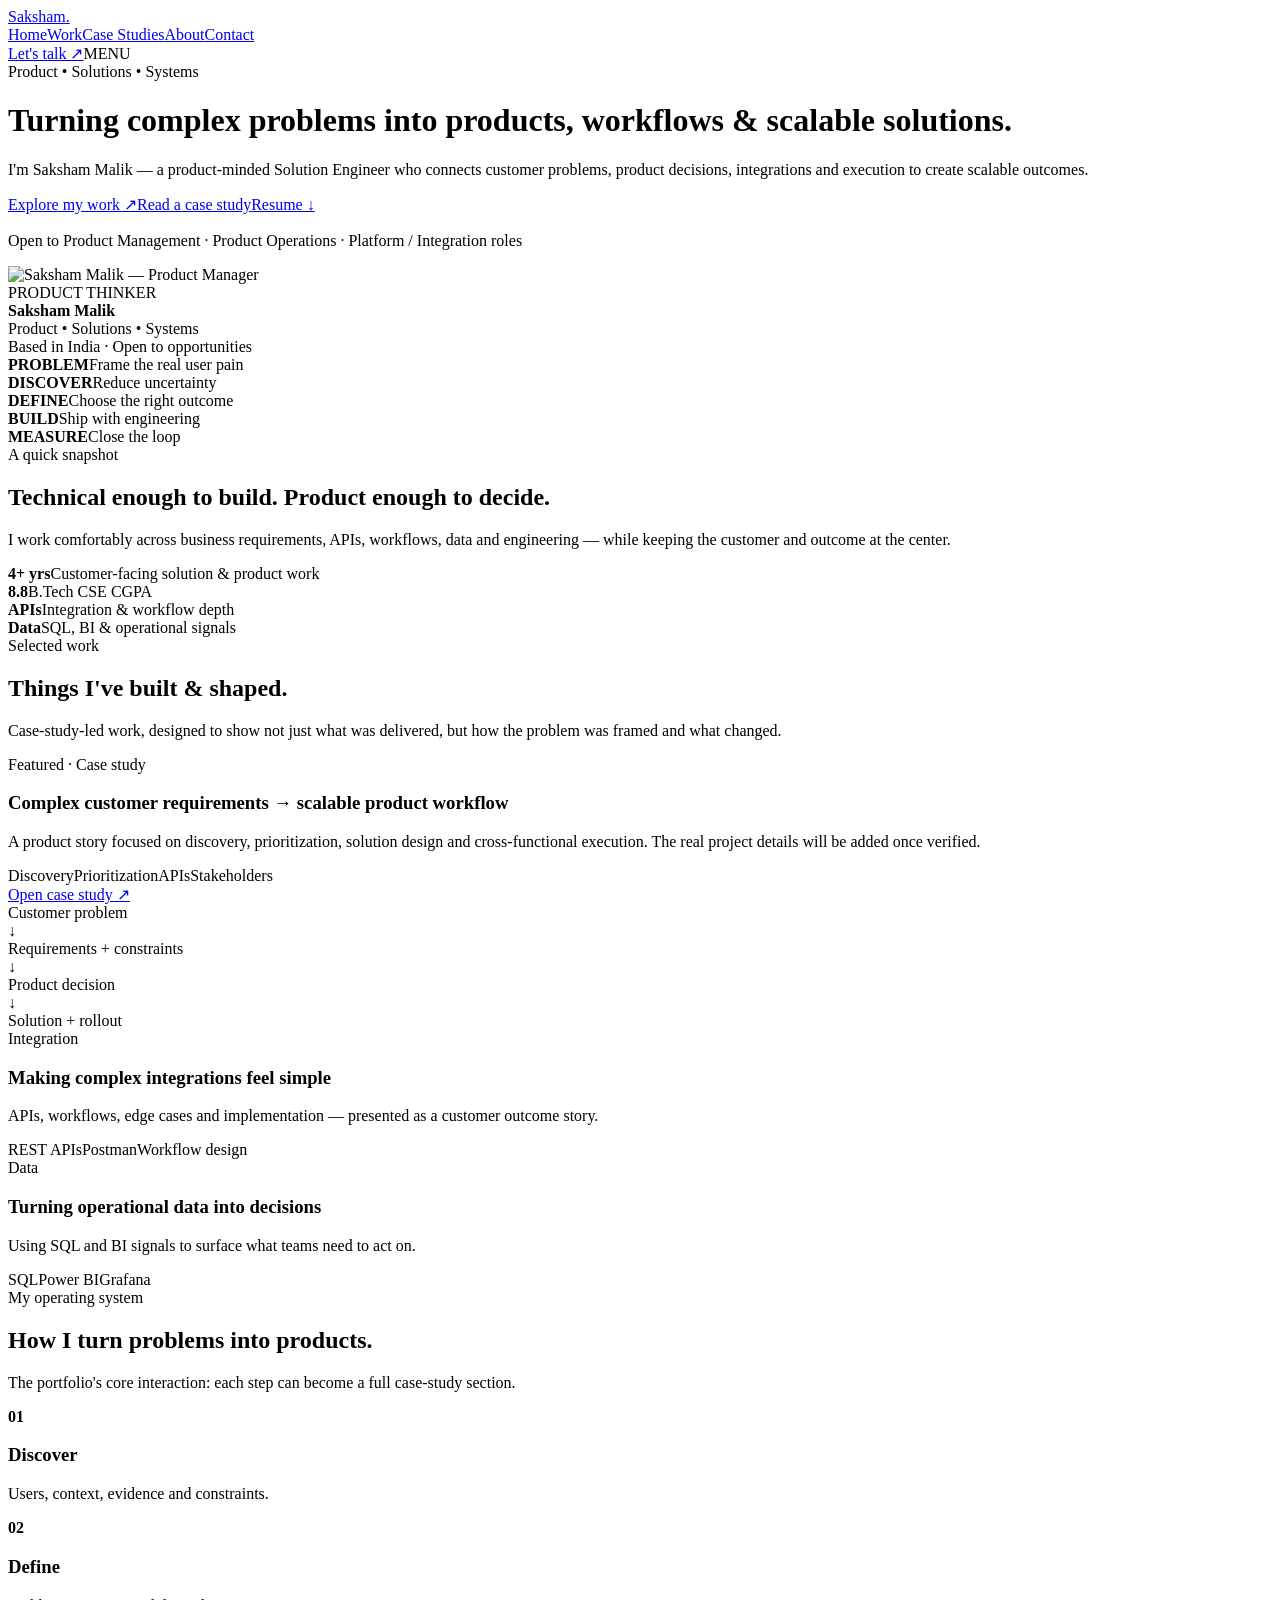
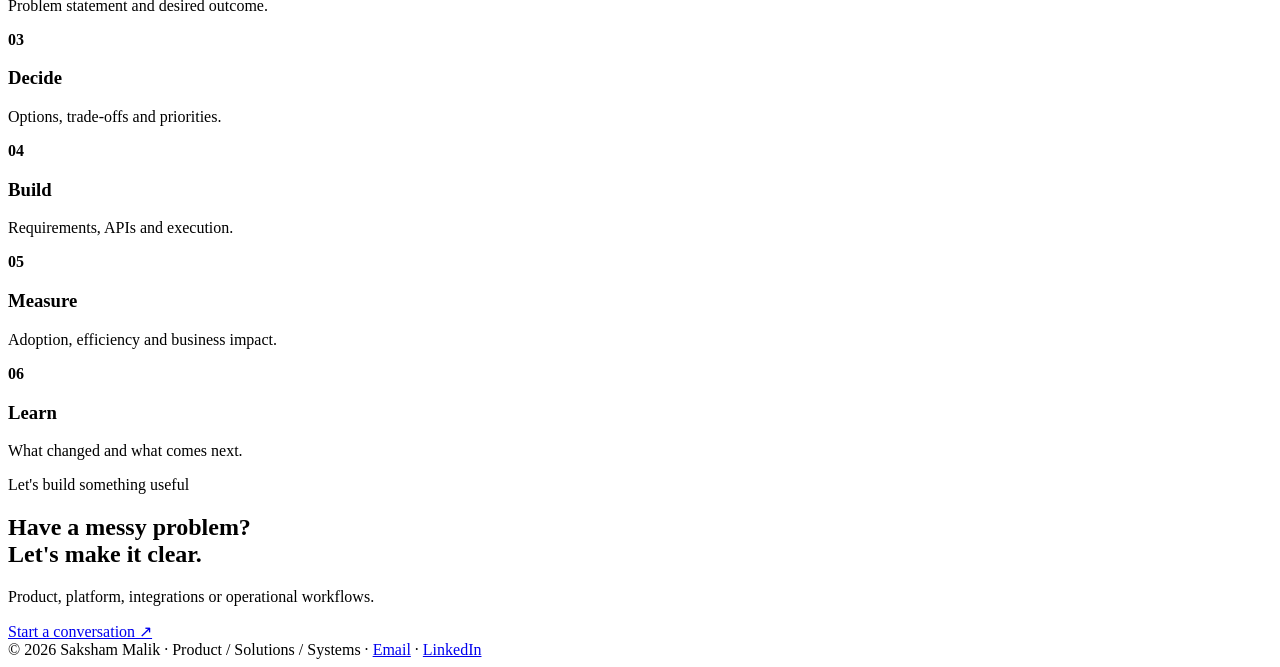
==== index.html @ ae278ec6 "Add files via upload" ====
<!doctype html><html lang="en"><head><meta charset="utf-8"><meta name="viewport" content="width=device-width,initial-scale=1"><meta name="description" content="Saksham Malik — Product / Solutions / Systems portfolio"><title>Home · Saksham Malik</title><link rel="stylesheet" href="assets/styles.css"></head><body><div class="progress"></div><nav><div class="wrap nav"><a class="brand" href="index.html">Saksham<span>.</span></a><div class="navlinks"><a href="index.html">Home</a><a href="work.html">Work</a><a href="case-study-01.html">Case Studies</a><a href="about.html">About</a><a href="contact.html">Contact</a></div><a class="navcta" href="contact.html">Let's talk ↗</a><span class="mobile">MENU</span></div></nav>
<main>
<header class="wrap hero">
<div class="reveal"><div class="eyebrow"><i class="dot"></i> Product • Solutions • Systems</div>
<h1>Turning complex problems into products, workflows & scalable solutions.</h1>
<p class="lead">I'm Saksham Malik — a product-minded Solution Engineer who connects customer problems, product decisions, integrations and execution to create scalable outcomes.</p>
<div class="actions"><a class="btn primary" href="work.html">Explore my work ↗</a><a class="btn" href="case-study-01.html">Read a case study</a><a class="btn" href="assets/Saksham_Malik_Resume.pdf">Resume ↓</a></div>
<p class="micro" style="margin-top:18px">Open to Product Management · Product Operations · Platform / Integration roles</p></div>
<div class="hero-panel reveal"><div class="portrait"><div class="profilebox"><img src="assets/saksham-professional-portrait.png" alt="Saksham Malik — Product Manager"><div class="label">PRODUCT THINKER</div></div><div class="profile-caption"><div><strong>Saksham Malik</strong><br><span>Product • Solutions • Systems</span></div><span>Based in India · Open to opportunities</span></div><div class="canvas"><div class="canvasrow active"><b>PROBLEM</b><span>Frame the real user pain</span></div><div class="canvasrow"><b>DISCOVER</b><span>Reduce uncertainty</span></div><div class="canvasrow"><b>DEFINE</b><span>Choose the right outcome</span></div><div class="canvasrow"><b>BUILD</b><span>Ship with engineering</span></div><div class="canvasrow"><b>MEASURE</b><span>Close the loop</span></div></div></div></div>
</header>

<section><div class="wrap">
<div class="sectionhead reveal"><div><div class="eyebrow">A quick snapshot</div><h2>Technical enough to build. Product enough to decide.</h2></div><p>I work comfortably across business requirements, APIs, workflows, data and engineering — while keeping the customer and outcome at the center.</p></div>
<div class="stats reveal"><div class="stat"><strong>4+ yrs</strong><span>Customer-facing solution & product work</span></div><div class="stat"><strong>8.8</strong><span>B.Tech CSE CGPA</span></div><div class="stat"><strong>APIs</strong><span>Integration & workflow depth</span></div><div class="stat"><strong>Data</strong><span>SQL, BI & operational signals</span></div></div>
</div></section>

<section id="featured"><div class="wrap">
<div class="sectionhead reveal"><div><div class="eyebrow">Selected work</div><h2>Things I've built & shaped.</h2></div><p>Case-study-led work, designed to show not just what was delivered, but how the problem was framed and what changed.</p></div>
<div class="grid">
<article class="project featured reveal"><div><div class="tag">Featured · Case study</div><h3>Complex customer requirements → scalable product workflow</h3><p>A product story focused on discovery, prioritization, solution design and cross-functional execution. The real project details will be added once verified.</p><div class="chips"><span class="chip">Discovery</span><span class="chip">Prioritization</span><span class="chip">APIs</span><span class="chip">Stakeholders</span></div><div class="actions"><a class="btn primary" href="case-study-01.html">Open case study ↗</a></div></div><div class="visual"><div class="diagram"><div class="node green">Customer problem</div><div class="arrow">↓</div><div class="node">Requirements + constraints</div><div class="arrow">↓</div><div class="node green">Product decision</div><div class="arrow">↓</div><div class="node">Solution + rollout</div></div></div></article>
<article class="project reveal"><div><div class="tag">Integration</div><h3>Making complex integrations feel simple</h3><p>APIs, workflows, edge cases and implementation — presented as a customer outcome story.</p></div><div class="chips"><span class="chip">REST APIs</span><span class="chip">Postman</span><span class="chip">Workflow design</span></div></article>
<article class="project reveal"><div><div class="tag">Data</div><h3>Turning operational data into decisions</h3><p>Using SQL and BI signals to surface what teams need to act on.</p></div><div class="chips"><span class="chip">SQL</span><span class="chip">Power BI</span><span class="chip">Grafana</span></div></article>
</div></div></section>

<section><div class="wrap">
<div class="sectionhead reveal"><div><div class="eyebrow">My operating system</div><h2>How I turn problems into products.</h2></div><p>The portfolio's core interaction: each step can become a full case-study section.</p></div>
<div class="process reveal"><div class="step"><b>01</b><h3>Discover</h3><p>Users, context, evidence and constraints.</p></div><div class="step"><b>02</b><h3>Define</h3><p>Problem statement and desired outcome.</p></div><div class="step"><b>03</b><h3>Decide</h3><p>Options, trade-offs and priorities.</p></div><div class="step"><b>04</b><h3>Build</h3><p>Requirements, APIs and execution.</p></div><div class="step"><b>05</b><h3>Measure</h3><p>Adoption, efficiency and business impact.</p></div><div class="step"><b>06</b><h3>Learn</h3><p>What changed and what comes next.</p></div></div>
</div></section>

<section><div class="wrap"><div class="cta reveal"><div><div class="eyebrow">Let's build something useful</div><h2>Have a messy problem?<br>Let's make it clear.</h2><p>Product, platform, integrations or operational workflows.</p></div><a class="btn primary" href="contact.html">Start a conversation ↗</a></div></div></section>
</main>
<footer><div class="wrap">© 2026 Saksham Malik · Product / Solutions / Systems · <a href="mailto:sakshammalik0069@gmail.com">Email</a> · <a href="https://www.linkedin.com/in/sakshammalik99/" target="_blank">LinkedIn</a></div></footer><script src="assets/app.js"></script></body></html>
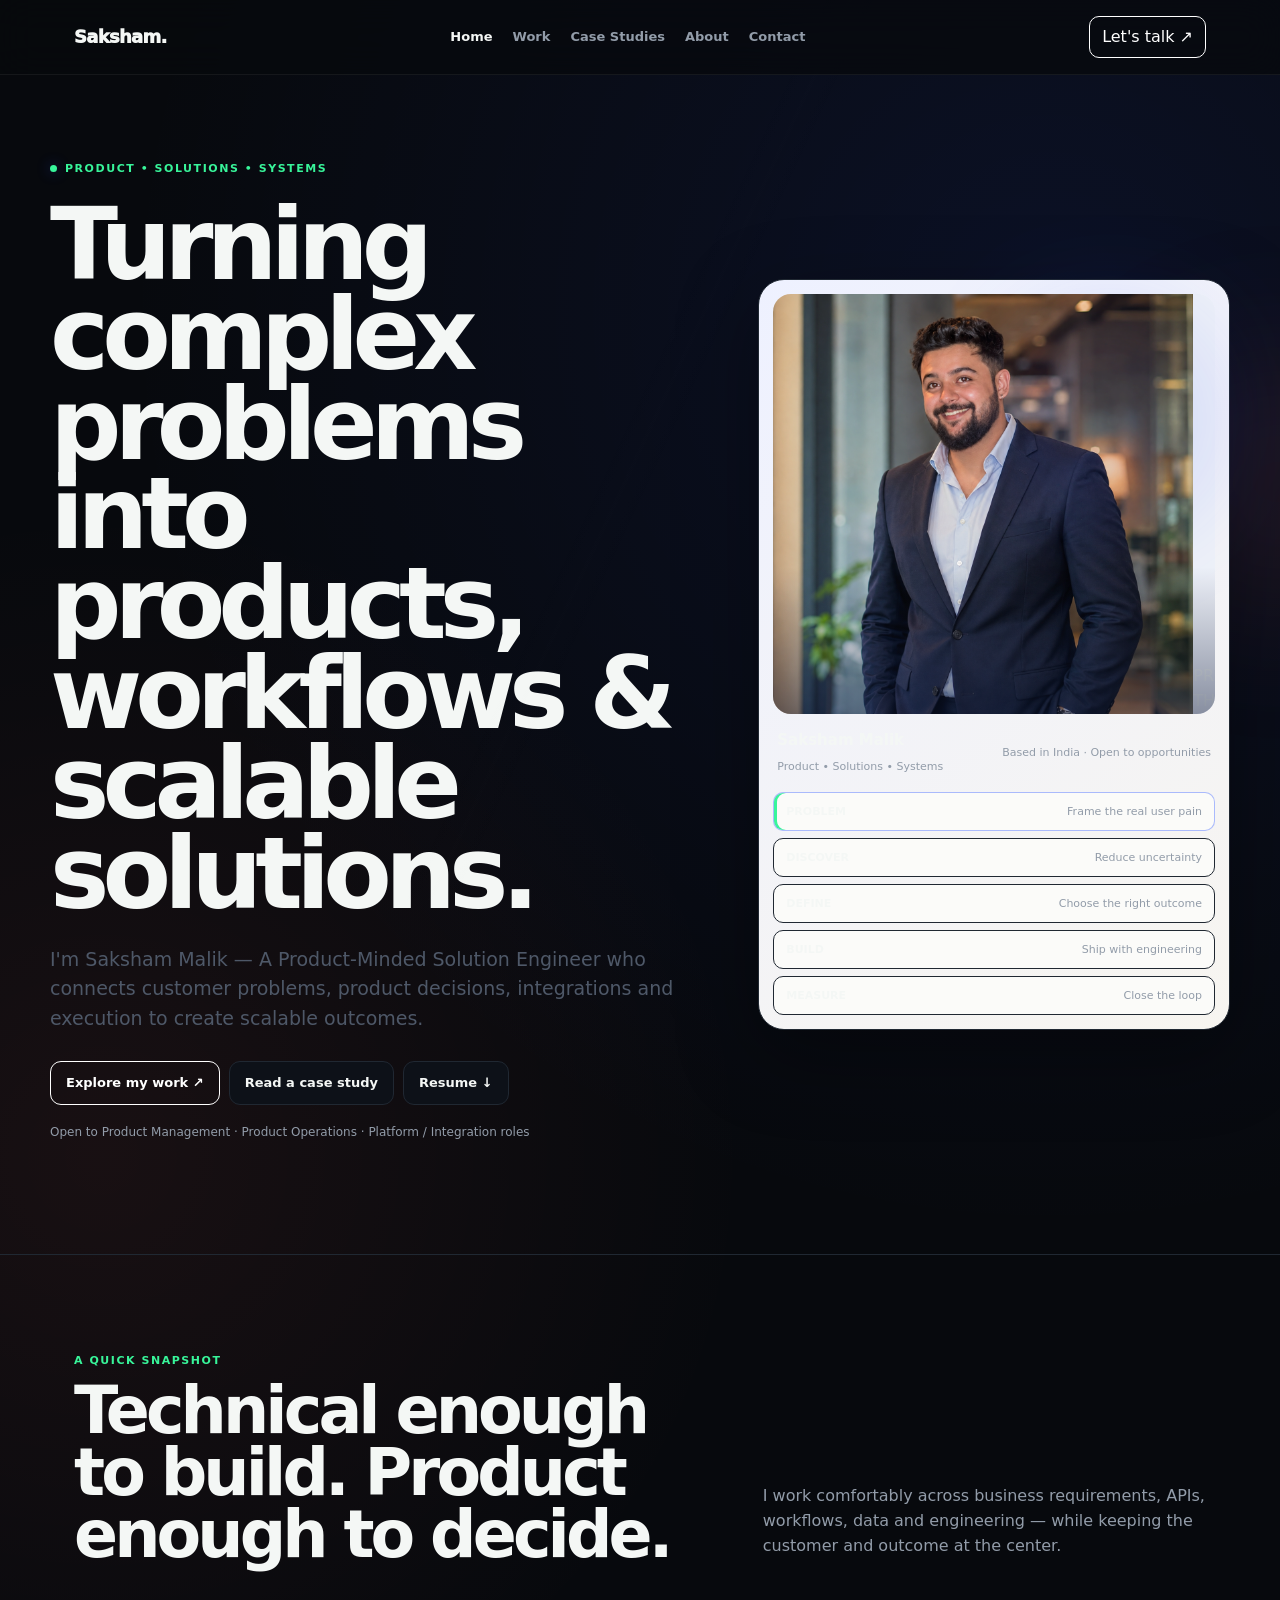
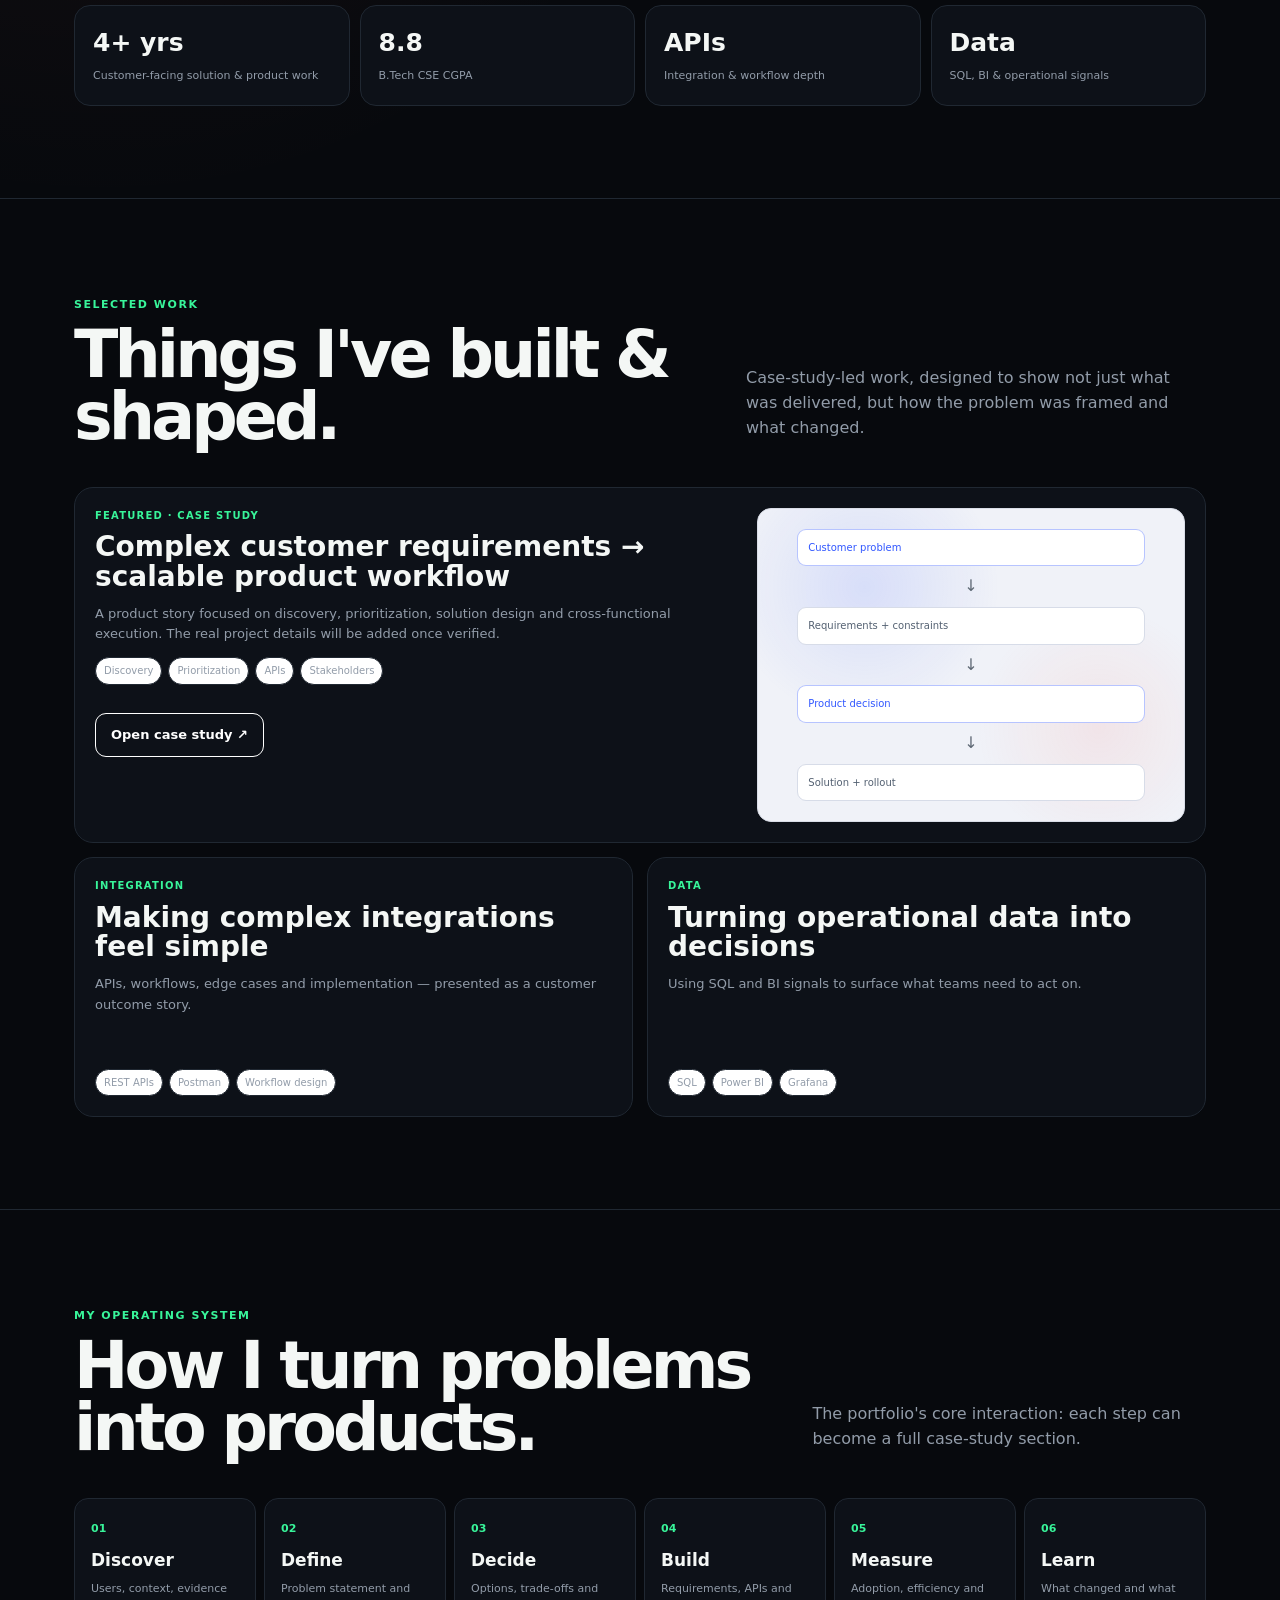
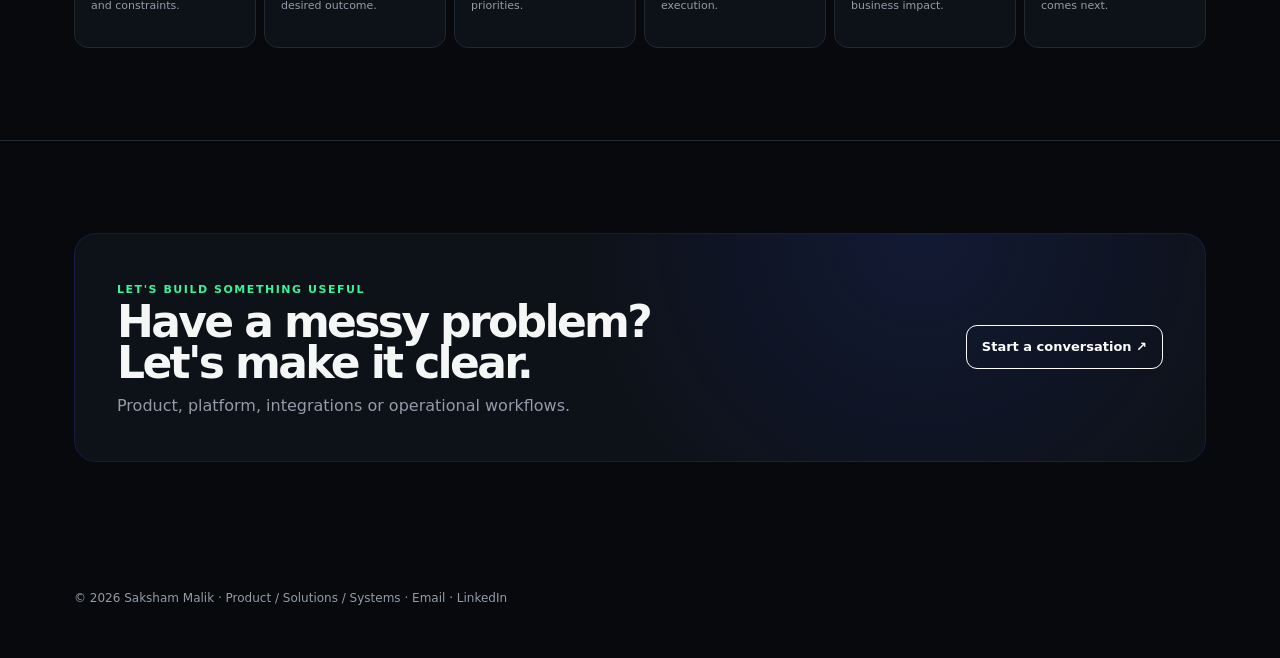
==== commit 6d667f2e: "Update index.html" ====
--- a/index.html
+++ b/index.html
@@ -3,10 +3,10 @@
 <header class="wrap hero">
 <div class="reveal"><div class="eyebrow"><i class="dot"></i> Product • Solutions • Systems</div>
 <h1>Turning complex problems into products, workflows & scalable solutions.</h1>
-<p class="lead">I'm Saksham Malik — a product-minded Solution Engineer who connects customer problems, product decisions, integrations and execution to create scalable outcomes.</p>
+<p class="lead">I'm Saksham Malik — A Product-Minded Solution Engineer who connects customer problems, product decisions, integrations and execution to create scalable outcomes.</p>
 <div class="actions"><a class="btn primary" href="work.html">Explore my work ↗</a><a class="btn" href="case-study-01.html">Read a case study</a><a class="btn" href="assets/Saksham_Malik_Resume.pdf">Resume ↓</a></div>
 <p class="micro" style="margin-top:18px">Open to Product Management · Product Operations · Platform / Integration roles</p></div>
-<div class="hero-panel reveal"><div class="portrait"><div class="profilebox"><img src="assets/saksham-professional-portrait.png" alt="Saksham Malik — Product Manager"><div class="label">PRODUCT THINKER</div></div><div class="profile-caption"><div><strong>Saksham Malik</strong><br><span>Product • Solutions • Systems</span></div><span>Based in India · Open to opportunities</span></div><div class="canvas"><div class="canvasrow active"><b>PROBLEM</b><span>Frame the real user pain</span></div><div class="canvasrow"><b>DISCOVER</b><span>Reduce uncertainty</span></div><div class="canvasrow"><b>DEFINE</b><span>Choose the right outcome</span></div><div class="canvasrow"><b>BUILD</b><span>Ship with engineering</span></div><div class="canvasrow"><b>MEASURE</b><span>Close the loop</span></div></div></div></div>
+<div class="hero-panel reveal"><div class="portrait"><div class="profilebox"><img src="assets/saksham-professional-portrait.png" alt="Saksham Malik - Product Manager"><div>PRODUCT THINKER</div></div><div class="profile-caption"><div><strong>Saksham Malik</strong><br><span>Product • Solutions • Systems</span></div><span>Based in India · Open to opportunities</span></div><div class="canvas"><div class="canvasrow active"><b>PROBLEM</b><span>Frame the real user pain</span></div><div class="canvasrow"><b>DISCOVER</b><span>Reduce uncertainty</span></div><div class="canvasrow"><b>DEFINE</b><span>Choose the right outcome</span></div><div class="canvasrow"><b>BUILD</b><span>Ship with engineering</span></div><div class="canvasrow"><b>MEASURE</b><span>Close the loop</span></div></div></div></div>
 </header>
 
 <section><div class="wrap">
@@ -29,4 +29,4 @@
 
 <section><div class="wrap"><div class="cta reveal"><div><div class="eyebrow">Let's build something useful</div><h2>Have a messy problem?<br>Let's make it clear.</h2><p>Product, platform, integrations or operational workflows.</p></div><a class="btn primary" href="contact.html">Start a conversation ↗</a></div></div></section>
 </main>
-<footer><div class="wrap">© 2026 Saksham Malik · Product / Solutions / Systems · <a href="mailto:sakshammalik0069@gmail.com">Email</a> · <a href="https://www.linkedin.com/in/sakshammalik99/" target="_blank">LinkedIn</a></div></footer><script src="assets/app.js"></script></body></html>+<footer><div class="wrap">© 2026 Saksham Malik · Product / Solutions / Systems · <a href="mailto:sakshammalik0069@gmail.com">Email</a> · <a href="https://www.linkedin.com/in/sakshammalik99/" target="_blank">LinkedIn</a></div></footer><script src="assets/app.js"></script></body></html>
--- a/assets/styles.css
+++ b/assets/styles.css
@@ -0,0 +1,67 @@
+
+:root{
+  --bg:#07090d;--panel:#0d1118;--panel2:#111720;--text:#f4f7f5;--muted:#929ca9;
+  --line:#202832;--green:#38f59a;--green2:#9fffc9;--blue:#72a7ff;--max:1180px;
+  --shadow:0 24px 80px rgba(0,0,0,.35)
+}
+*{box-sizing:border-box}html{scroll-behavior:smooth}body{margin:0;background:radial-gradient(circle at 82% 8%,rgba(49,87,255,.10),transparent 25%),radial-gradient(circle at 8% 30%,rgba(255,107,92,.07),transparent 22%),var(--bg);color:var(--text);font-family:Inter,ui-sans-serif,system-ui,-apple-system,BlinkMacSystemFont,"Segoe UI",sans-serif;line-height:1.55}
+body:before{content:"";position:fixed;inset:0;pointer-events:none;background:linear-gradient(115deg,transparent 0 48%,rgba(255,255,255,.015) 50%,transparent 52%);opacity:.4}
+a{color:inherit;text-decoration:none}.wrap{max-width:var(--max);margin:auto;padding:0 24px}
+.progress{position:fixed;top:0;left:0;height:2px;background:var(--green);width:0;z-index:100}
+nav{position:sticky;top:0;z-index:50;border-bottom:1px solid rgba(255,255,255,.06);background:rgba(7,9,13,.78);backdrop-filter:blur(18px)}
+.nav{height:70px;display:flex;align-items:center;justify-content:space-between}.brand{font-weight:950;letter-spacing:-.04em}.brand span{color:var(--green)}
+.navlinks{display:flex;gap:20px;color:var(--muted);font-size:13px;font-weight:700}.navlinks a:hover,.navlinks a.active{color:var(--text)}
+.navcta{border:1px solid rgba(49,87,255,.25);background:rgba(49,87,255,.08);color:var(--green);padding:8px 12px;border-radius:10px}
+.mobile{display:none;color:var(--green);font-weight:900}
+.hero{min-height:calc(100vh - 70px);display:grid;grid-template-columns:1.15fr .85fr;align-items:center;gap:70px;padding:80px 0 100px}
+.eyebrow{display:inline-flex;gap:8px;align-items:center;color:var(--green);font-size:11px;font-weight:900;text-transform:uppercase;letter-spacing:.14em}.dot{width:7px;height:7px;border-radius:50%;background:var(--green);box-shadow:0 0 18px var(--green)}
+h1{font-size:clamp(54px,7.8vw,100px);line-height:.9;letter-spacing:-.07em;margin:20px 0 26px;max-width:850px}
+.lead{font-size:19px;color:#4E5868;max-width:720px}.micro{color:var(--muted);font-size:12px}.actions{display:flex;flex-wrap:wrap;gap:9px;margin-top:28px}
+.btn{display:inline-flex;align-items:center;justify-content:center;gap:8px;padding:11px 15px;border:1px solid var(--line);border-radius:11px;font-size:13px;font-weight:900;background:var(--panel)}.btn.primary{background:var(--navy);color:#fff;border-color:var(--navy)}.btn:hover{transform:translateY(-2px);transition:.2s}
+.hero-panel{position:relative}.portrait{border:1px solid var(--line);border-radius:26px;background:linear-gradient(145deg,#EEF1FF,#F7F5F0);padding:20px;box-shadow:var(--shadow);overflow:hidden}
+.portrait:after{content:"";position:absolute;width:240px;height:240px;border-radius:50%;background:rgba(49,87,255,.12);filter:blur(45px);right:0;top:20px}
+.profilebox{height:250px;border-radius:18px;background:linear-gradient(145deg,#1a222b,#0a0d12);display:flex;align-items:flex-end;padding:18px;position:relative;overflow:hidden}
+.profilebox .initials{font-size:90px;font-weight:950;letter-spacing:-.1em;color:#B8C2FF}.profilebox .label{position:absolute;right:15px;top:15px;color:var(--green);font-size:11px;font-weight:900}
+.canvas{margin-top:12px;display:grid;gap:7px}.canvasrow{border:1px solid var(--line);background:#FBFBF9;border-radius:10px;padding:10px 12px;font-size:11px;display:flex;justify-content:space-between;color:var(--muted)}.canvasrow b{color:var(--text)}.canvasrow.active{border-color:rgba(49,87,255,.40);box-shadow:inset 3px 0 var(--green)}
+section{padding:92px 0;border-top:1px solid var(--line)}.sectionhead{display:flex;justify-content:space-between;align-items:end;gap:30px;margin-bottom:30px}.sectionhead h2{font-size:clamp(38px,5.5vw,65px);line-height:.96;letter-spacing:-.06em;margin:8px 0}.sectionhead p{max-width:460px;color:var(--muted)}
+.stats{display:grid;grid-template-columns:repeat(4,1fr);gap:10px}.stat{background:var(--panel);border:1px solid var(--line);border-radius:16px;padding:18px}.stat strong{font-size:25px;display:block}.stat span{font-size:11px;color:var(--muted)}
+.grid{display:grid;grid-template-columns:repeat(2,1fr);gap:14px}.project{border:1px solid var(--line);border-radius:19px;background:var(--panel);padding:20px;min-height:260px;display:flex;flex-direction:column;justify-content:space-between;transition:.25s}.project:hover{border-color:#C8CEDB;transform:translateY(-3px);box-shadow:var(--shadow)}.project.featured{grid-column:1/-1;display:grid;grid-template-columns:1.2fr .8fr;gap:20px;min-height:330px}
+.project .tag{color:var(--green);font-size:10px;font-weight:900;text-transform:uppercase;letter-spacing:.12em}.project h3{font-size:28px;line-height:1.05;margin:9px 0}.project p{color:var(--muted);font-size:13px}.chips{display:flex;flex-wrap:wrap;gap:6px}.chip{font-size:10px;color:var(--muted);border:1px solid var(--line);padding:5px 8px;border-radius:999px}
+.visual{min-height:190px;border:1px solid #D9DDE7;border-radius:14px;background:radial-gradient(circle at 25% 25%,rgba(49,87,255,.13),transparent 34%),radial-gradient(circle at 80% 70%,rgba(255,107,92,.10),transparent 30%),#F0F2F8;display:flex;align-items:center;justify-content:center;padding:20px}.diagram{width:90%;display:grid;gap:8px}.node{border:1px solid #D7DCE8;background:#FFFFFF;border-radius:9px;padding:10px;font-size:10px;color:#536071}.node.green{border-color:rgba(56,245,154,.4);color:var(--green)}.arrow{text-align:center;color:#5e6874}
+.process{display:grid;grid-template-columns:repeat(6,1fr);gap:8px}.step{border:1px solid var(--line);background:var(--panel);border-radius:14px;padding:16px;min-height:150px}.step b{color:var(--green);font-size:11px}.step h3{font-size:17px;margin:7px 0}.step p{font-size:11px;color:var(--muted);margin:0}
+.timeline{display:grid;grid-template-columns:160px 1fr}.timeline>div{padding:19px 0;border-bottom:1px solid var(--line)}.year{color:var(--green);font-weight:900;font-size:12px}.role h3{margin:0 0 4px;font-size:18px}.role p{margin:0;color:var(--muted);font-size:13px}
+.skills{display:flex;flex-wrap:wrap;gap:8px}.skill{background:var(--panel);border:1px solid var(--line);padding:9px 11px;border-radius:10px;font-size:12px}
+.cta{border:1px solid rgba(56,245,154,.22);border-radius:22px;background:radial-gradient(circle at 75% 0,rgba(49,87,255,.12),transparent 40%),var(--panel);padding:42px;display:flex;justify-content:space-between;gap:25px;align-items:center}.cta h2{font-size:44px;line-height:.95;letter-spacing:-.06em;margin:0 0 10px}.cta p{color:var(--muted);margin:0}
+.pagehero{padding:95px 0 60px}.pagehero h1{font-size:clamp(48px,7vw,82px);margin:14px 0}.pagehero .lead{max-width:780px}
+.casehero{display:grid;grid-template-columns:1.2fr .8fr;gap:35px;align-items:end}.casehero .meta{display:flex;flex-wrap:wrap;gap:7px;margin-top:20px}.meta span{border:1px solid var(--line);padding:7px 9px;border-radius:999px;font-size:11px;color:var(--muted)}
+.casebody{display:grid;grid-template-columns:210px 1fr;gap:50px}.toc{position:sticky;top:100px;height:max-content}.toc a{display:block;padding:8px 0;color:var(--muted);font-size:12px}.toc a:hover{color:var(--green)}.casecontent{max-width:760px}.casecontent h2{font-size:38px;letter-spacing:-.05em;margin:0 0 10px}.casecontent h3{font-size:22px}.casecontent p,.casecontent li{color:#566172}.callout{border-left:2px solid var(--green);padding:15px 18px;background:rgba(49,87,255,.045);margin:22px 0}.canvasgrid{display:grid;grid-template-columns:repeat(2,1fr);gap:10px}.canvascard{border:1px solid var(--line);background:var(--panel);border-radius:14px;padding:16px}.canvascard b{color:var(--green);font-size:10px;text-transform:uppercase}.canvascard h4{margin:6px 0}.canvascard p{font-size:12px;margin:0}.next{display:grid;grid-template-columns:1fr 1fr;gap:10px}.next a{border:1px solid var(--line);border-radius:15px;background:var(--panel);padding:18px}.next small{color:var(--green)}.next b{display:block;margin-top:5px}
+footer{padding:35px 0 50px;color:var(--muted);font-size:12px}
+.reveal{opacity:0;transform:translateY(15px);transition:.65s}.reveal.show{opacity:1;transform:none}
+@media(max-width:850px){.hero,.casehero,.casebody{grid-template-columns:1fr}.hero{padding-top:65px}.stats{grid-template-columns:1fr 1fr}.process{grid-template-columns:repeat(3,1fr)}.project.featured{grid-column:auto;display:block}.project.featured .visual{margin-top:18px}.toc{position:static}.navlinks{display:none}.mobile{display:block}.grid{grid-template-columns:1fr}.timeline{grid-template-columns:105px 1fr}}
+@media(max-width:520px){.wrap{padding:0 17px}.stats,.process,.canvasgrid,.next{grid-template-columns:1fr 1fr}.process{grid-template-columns:1fr 1fr}.sectionhead{display:block}.sectionhead p{margin-top:15px}.cta{padding:28px;display:block}.cta h2{font-size:35px}.navcta{display:none}}
+
+/* Refined editorial theme */
+body:after{content:"";position:fixed;right:-140px;top:38%;width:280px;height:280px;border-radius:50%;background:rgba(255,107,92,.08);filter:blur(70px);pointer-events:none;z-index:-1}
+.nav{height:74px}.brand{font-size:18px}.brand span{color:var(--coral)}
+.eyebrow{color:var(--green)}
+.dot{background:var(--green);box-shadow:0 0 14px rgba(49,87,255,.45)}
+.navcta{background:var(--navy);color:#fff;border-color:var(--navy)}
+.btn.primary{background:var(--navy);color:#fff;border-color:var(--navy)}
+.project:hover{border-color:#C7CDD9;box-shadow:0 18px 55px rgba(17,24,39,.08)}
+.project .tag,.step b,.year,.toc a:hover{color:var(--green)}
+.pill,.chip,.skill{background:#fff}
+.callout{border-left-color:var(--green);background:#F1F3FF}
+.profilebox .label{color:var(--green)}
+.node.green{border-color:rgba(49,87,255,.35);color:#3157FF}
+.cta{border-color:rgba(49,87,255,.18)}
+
+/* Professional portrait */
+.profilebox{height:420px;padding:0;overflow:hidden;background:#eef1f8;position:relative}
+.profilebox img{width:100%;height:100%;object-fit:cover;object-position:center 22%;display:block}
+.profilebox:after{content:"";position:absolute;inset:auto 0 0 0;height:35%;background:linear-gradient(transparent,rgba(11,23,54,.45));pointer-events:none}
+.profilebox .label{z-index:2;background:rgba(255,255,255,.9);padding:7px 10px;border-radius:999px}
+.hero-panel .portrait{padding:14px}
+.profile-caption{display:flex;justify-content:space-between;align-items:center;gap:12px;padding:14px 4px 2px}
+.profile-caption strong{font-size:15px}.profile-caption span{font-size:11px;color:var(--muted)}
+@media(max-width:850px){.profilebox{height:390px}}
+@media(max-width:520px){.profilebox{height:350px}}
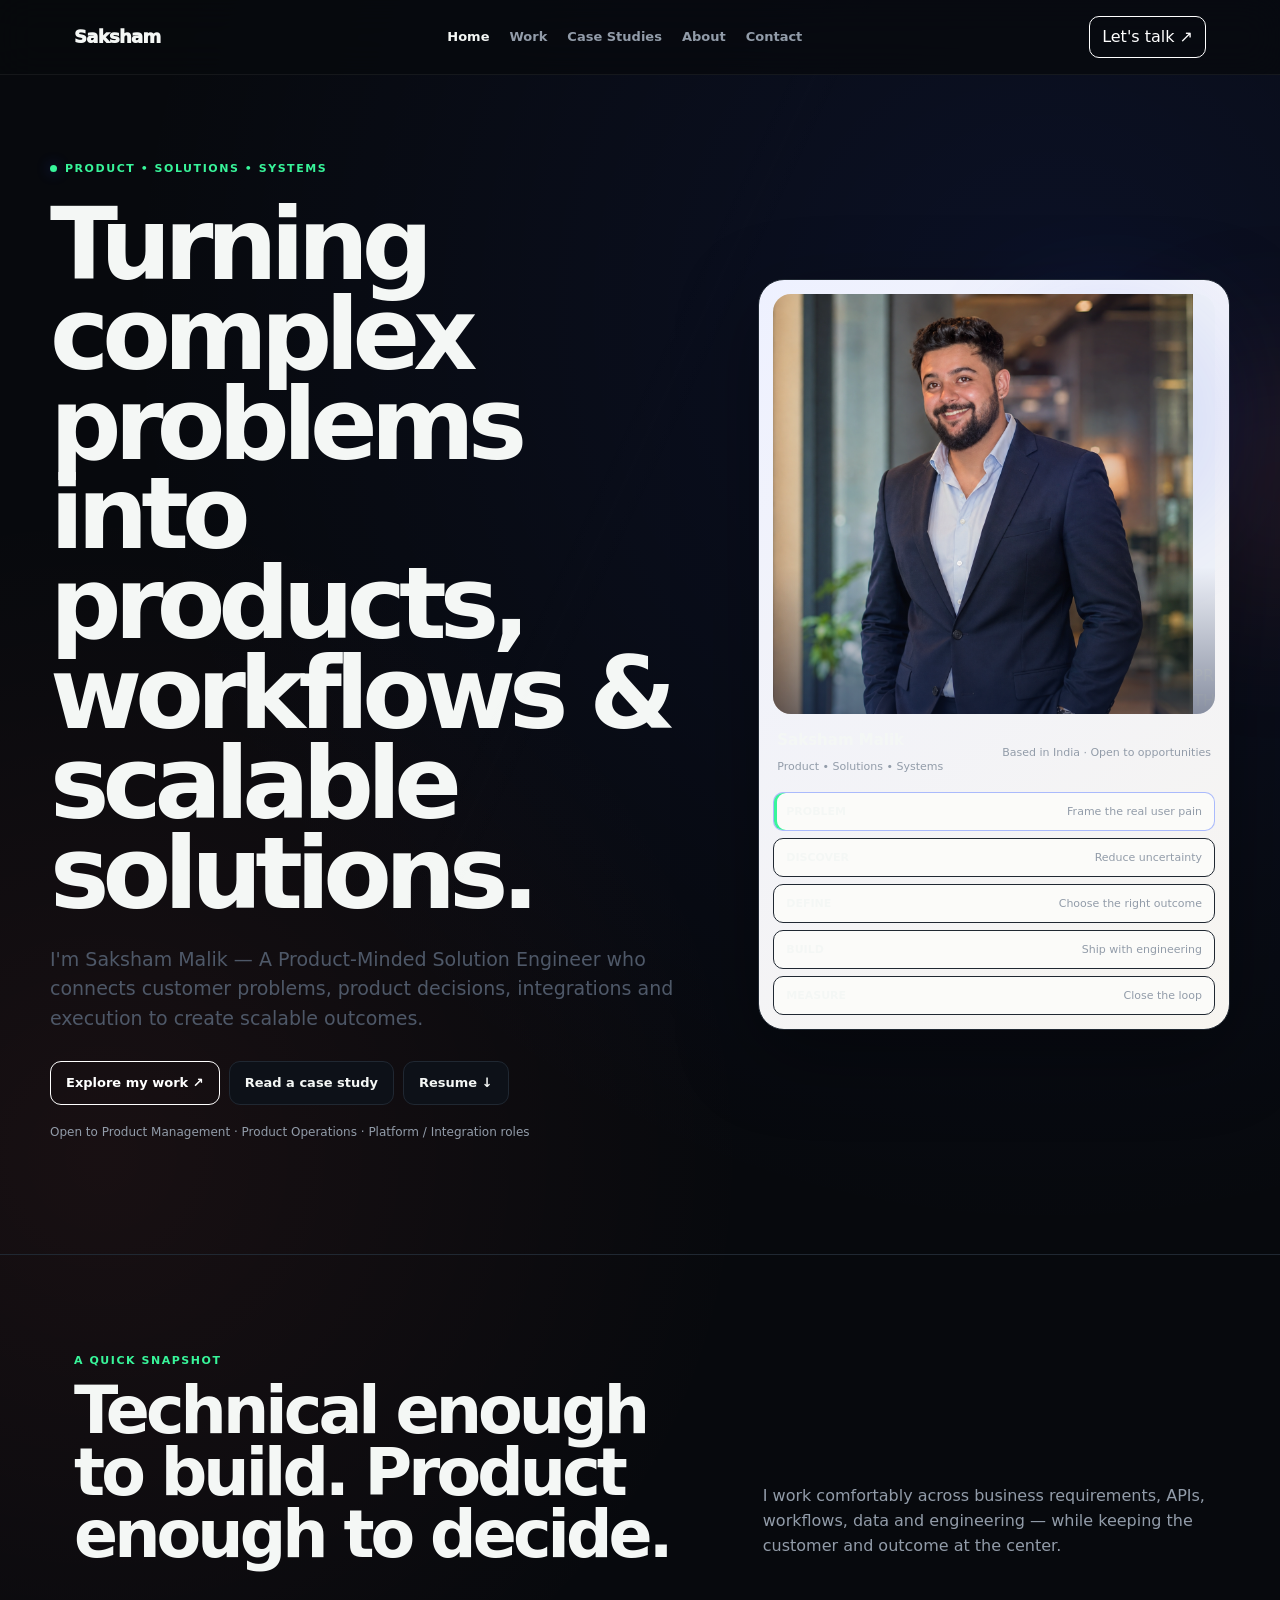
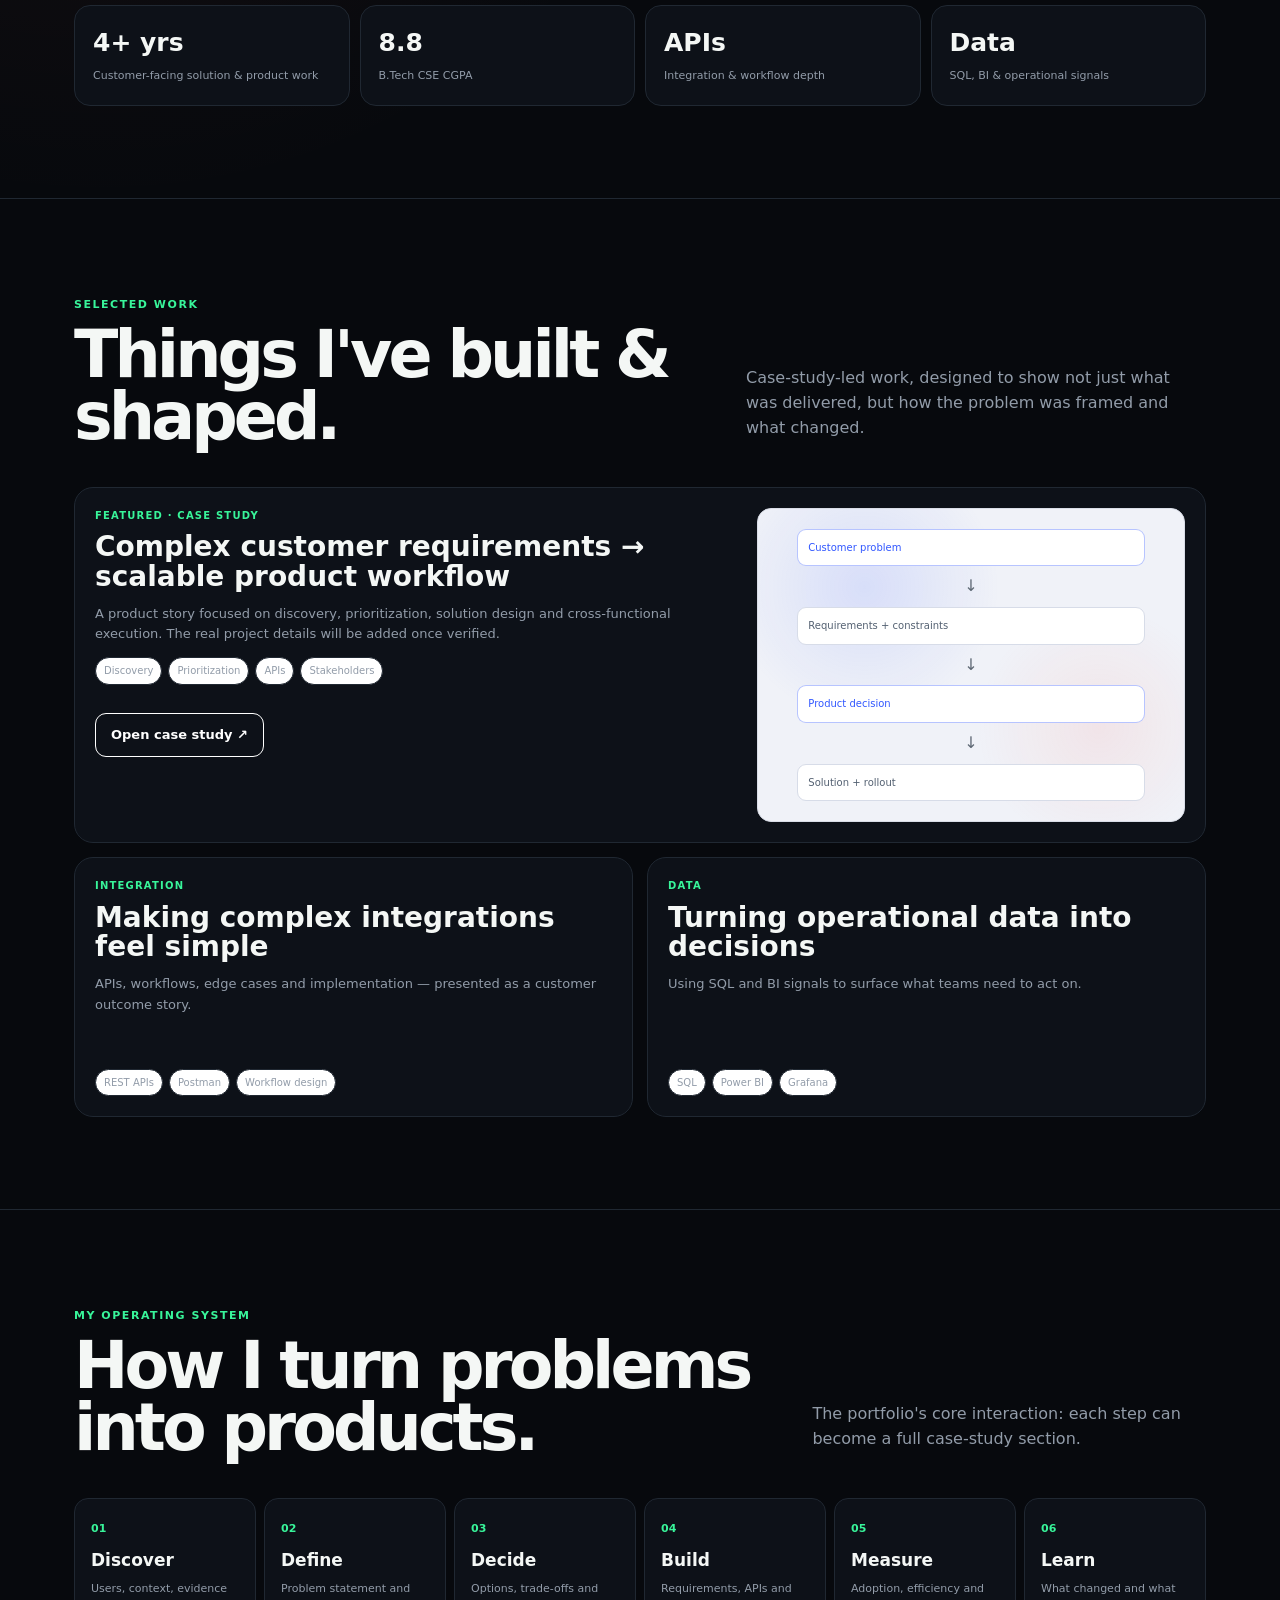
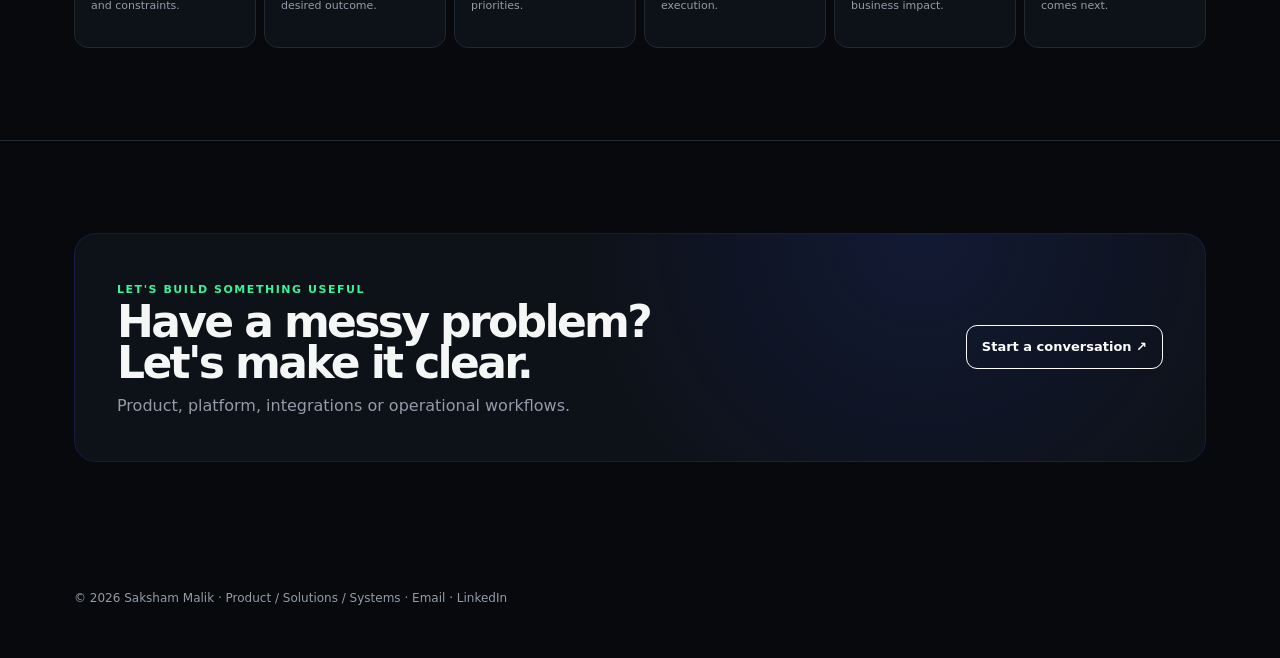
==== commit 50e4d942: "Update index.html" ====
--- a/index.html
+++ b/index.html
@@ -1,4 +1,4 @@
-<!doctype html><html lang="en"><head><meta charset="utf-8"><meta name="viewport" content="width=device-width,initial-scale=1"><meta name="description" content="Saksham Malik — Product / Solutions / Systems portfolio"><title>Home · Saksham Malik</title><link rel="stylesheet" href="assets/styles.css"></head><body><div class="progress"></div><nav><div class="wrap nav"><a class="brand" href="index.html">Saksham<span>.</span></a><div class="navlinks"><a href="index.html">Home</a><a href="work.html">Work</a><a href="case-study-01.html">Case Studies</a><a href="about.html">About</a><a href="contact.html">Contact</a></div><a class="navcta" href="contact.html">Let's talk ↗</a><span class="mobile">MENU</span></div></nav>
+<!doctype html><html lang="en"><head><meta charset="utf-8"><meta name="viewport" content="width=device-width,initial-scale=1"><meta name="description" content="Saksham Malik — Product / Solutions / Systems portfolio"><title>Home · Saksham Malik</title><link rel="stylesheet" href="assets/styles.css"></head><body><div class="progress"></div><nav><div class="wrap nav"><a class="brand" href="index.html">Saksham</a><div class="navlinks"><a href="index.html">Home</a><a href="work.html">Work</a><a href="case-study-01.html">Case Studies</a><a href="about.html">About</a><a href="contact.html">Contact</a></div><a class="navcta" href="contact.html">Let's talk ↗</a><span class="mobile">MENU</span></div></nav>
 <main>
 <header class="wrap hero">
 <div class="reveal"><div class="eyebrow"><i class="dot"></i> Product • Solutions • Systems</div>
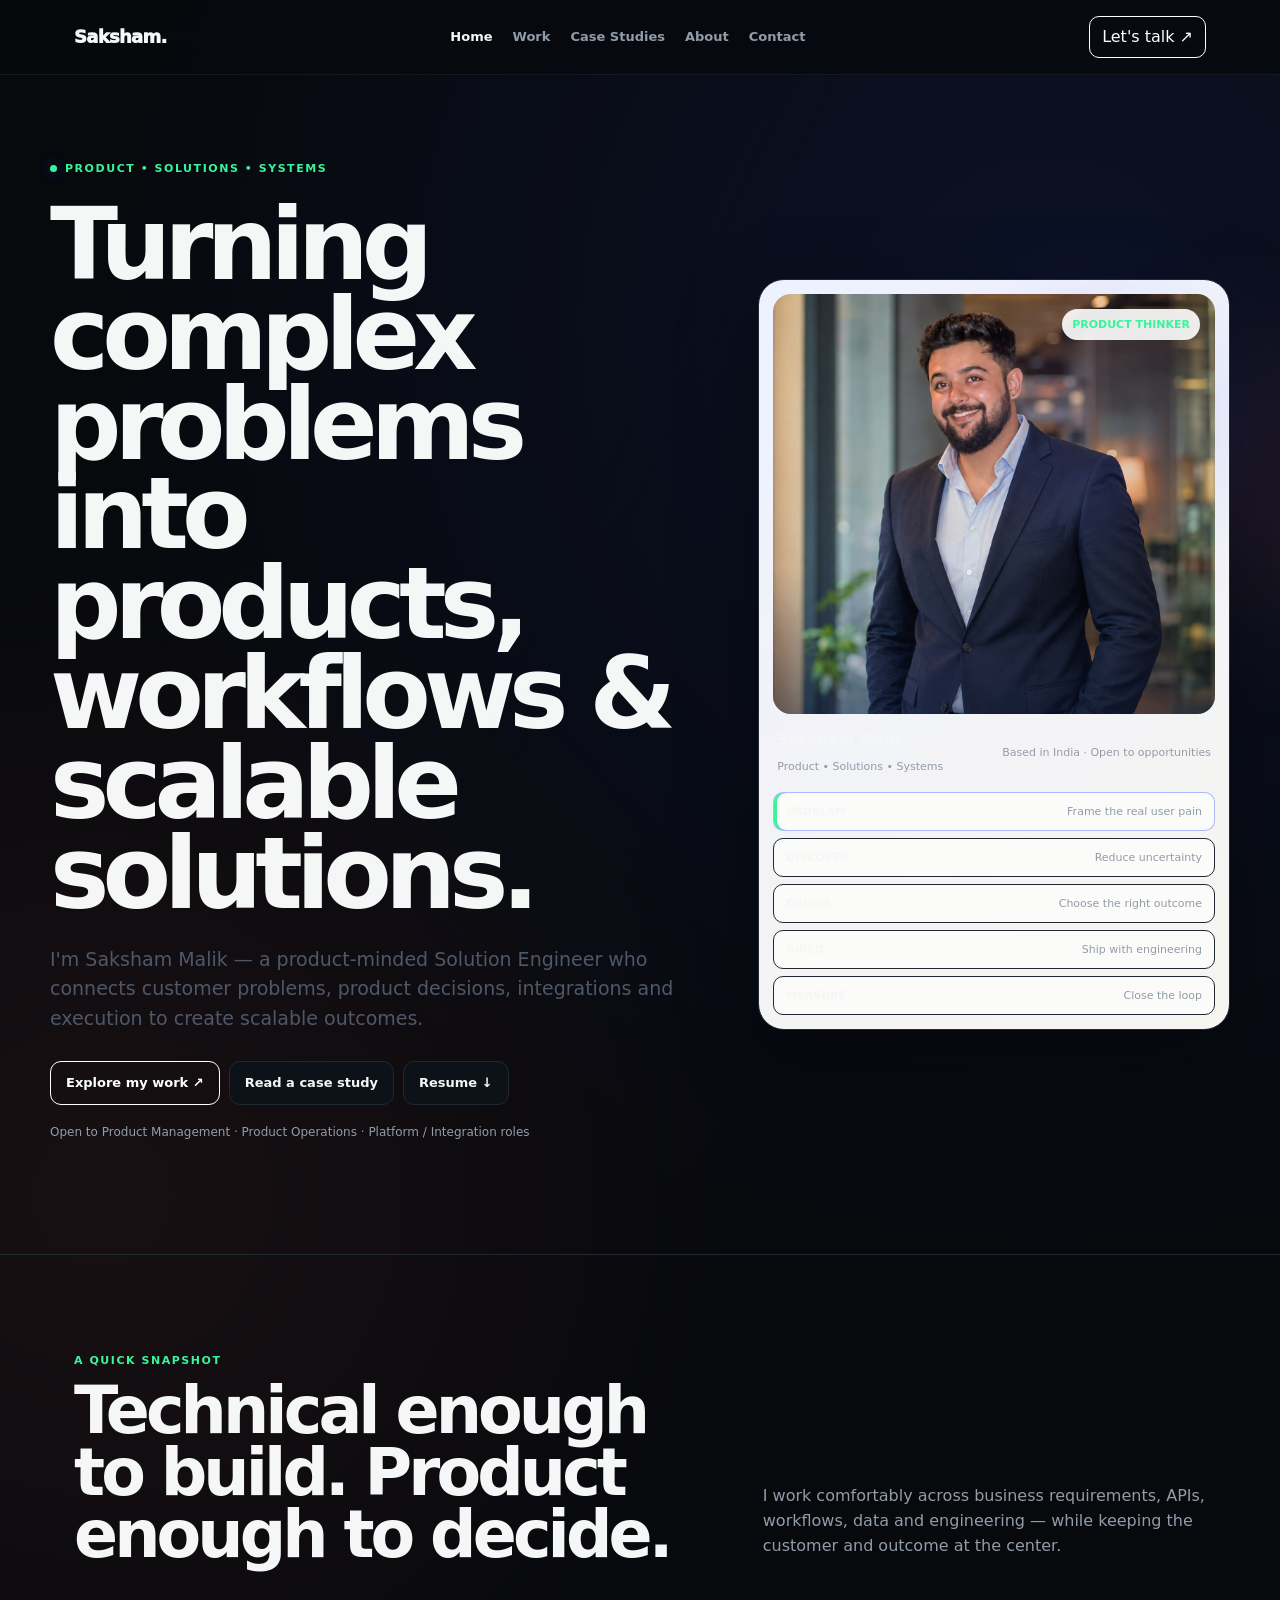
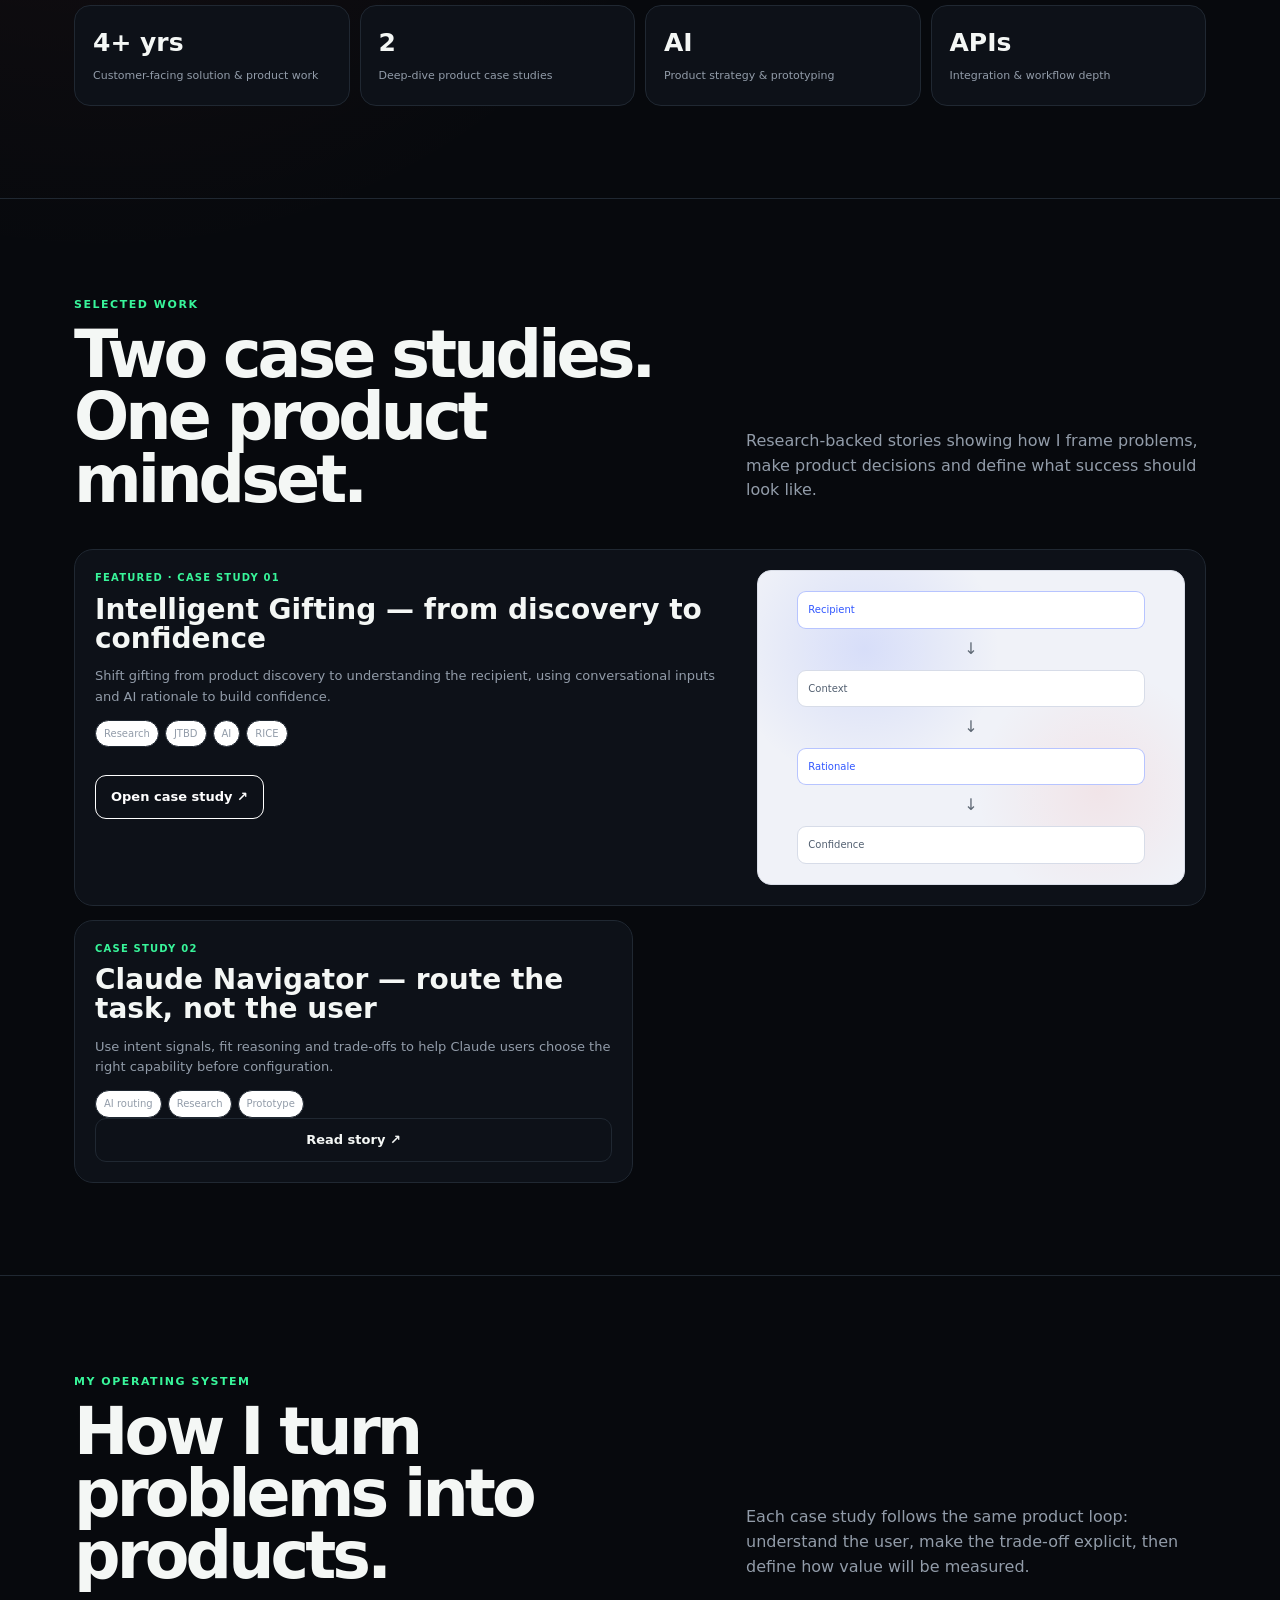
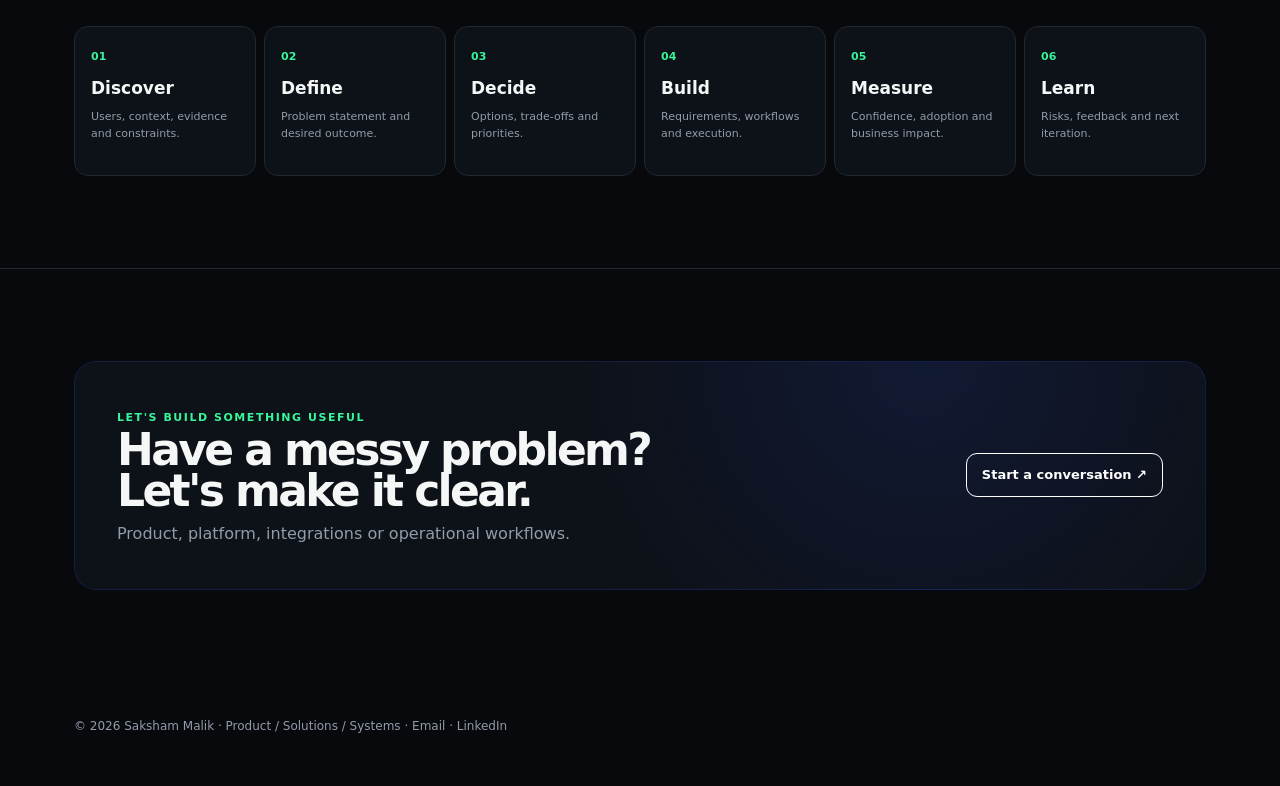
==== commit c8ceb7fa: "Add files via upload" ====
--- a/index.html
+++ b/index.html
@@ -1,32 +1,10 @@
-<!doctype html><html lang="en"><head><meta charset="utf-8"><meta name="viewport" content="width=device-width,initial-scale=1"><meta name="description" content="Saksham Malik — Product / Solutions / Systems portfolio"><title>Home · Saksham Malik</title><link rel="stylesheet" href="assets/styles.css"></head><body><div class="progress"></div><nav><div class="wrap nav"><a class="brand" href="index.html">Saksham</a><div class="navlinks"><a href="index.html">Home</a><a href="work.html">Work</a><a href="case-study-01.html">Case Studies</a><a href="about.html">About</a><a href="contact.html">Contact</a></div><a class="navcta" href="contact.html">Let's talk ↗</a><span class="mobile">MENU</span></div></nav>
-<main>
-<header class="wrap hero">
-<div class="reveal"><div class="eyebrow"><i class="dot"></i> Product • Solutions • Systems</div>
-<h1>Turning complex problems into products, workflows & scalable solutions.</h1>
-<p class="lead">I'm Saksham Malik — A Product-Minded Solution Engineer who connects customer problems, product decisions, integrations and execution to create scalable outcomes.</p>
-<div class="actions"><a class="btn primary" href="work.html">Explore my work ↗</a><a class="btn" href="case-study-01.html">Read a case study</a><a class="btn" href="assets/Saksham_Malik_Resume.pdf">Resume ↓</a></div>
-<p class="micro" style="margin-top:18px">Open to Product Management · Product Operations · Platform / Integration roles</p></div>
-<div class="hero-panel reveal"><div class="portrait"><div class="profilebox"><img src="assets/saksham-professional-portrait.png" alt="Saksham Malik - Product Manager"><div>PRODUCT THINKER</div></div><div class="profile-caption"><div><strong>Saksham Malik</strong><br><span>Product • Solutions • Systems</span></div><span>Based in India · Open to opportunities</span></div><div class="canvas"><div class="canvasrow active"><b>PROBLEM</b><span>Frame the real user pain</span></div><div class="canvasrow"><b>DISCOVER</b><span>Reduce uncertainty</span></div><div class="canvasrow"><b>DEFINE</b><span>Choose the right outcome</span></div><div class="canvasrow"><b>BUILD</b><span>Ship with engineering</span></div><div class="canvasrow"><b>MEASURE</b><span>Close the loop</span></div></div></div></div>
-</header>
-
-<section><div class="wrap">
-<div class="sectionhead reveal"><div><div class="eyebrow">A quick snapshot</div><h2>Technical enough to build. Product enough to decide.</h2></div><p>I work comfortably across business requirements, APIs, workflows, data and engineering — while keeping the customer and outcome at the center.</p></div>
-<div class="stats reveal"><div class="stat"><strong>4+ yrs</strong><span>Customer-facing solution & product work</span></div><div class="stat"><strong>8.8</strong><span>B.Tech CSE CGPA</span></div><div class="stat"><strong>APIs</strong><span>Integration & workflow depth</span></div><div class="stat"><strong>Data</strong><span>SQL, BI & operational signals</span></div></div>
-</div></section>
-
-<section id="featured"><div class="wrap">
-<div class="sectionhead reveal"><div><div class="eyebrow">Selected work</div><h2>Things I've built & shaped.</h2></div><p>Case-study-led work, designed to show not just what was delivered, but how the problem was framed and what changed.</p></div>
-<div class="grid">
-<article class="project featured reveal"><div><div class="tag">Featured · Case study</div><h3>Complex customer requirements → scalable product workflow</h3><p>A product story focused on discovery, prioritization, solution design and cross-functional execution. The real project details will be added once verified.</p><div class="chips"><span class="chip">Discovery</span><span class="chip">Prioritization</span><span class="chip">APIs</span><span class="chip">Stakeholders</span></div><div class="actions"><a class="btn primary" href="case-study-01.html">Open case study ↗</a></div></div><div class="visual"><div class="diagram"><div class="node green">Customer problem</div><div class="arrow">↓</div><div class="node">Requirements + constraints</div><div class="arrow">↓</div><div class="node green">Product decision</div><div class="arrow">↓</div><div class="node">Solution + rollout</div></div></div></article>
-<article class="project reveal"><div><div class="tag">Integration</div><h3>Making complex integrations feel simple</h3><p>APIs, workflows, edge cases and implementation — presented as a customer outcome story.</p></div><div class="chips"><span class="chip">REST APIs</span><span class="chip">Postman</span><span class="chip">Workflow design</span></div></article>
-<article class="project reveal"><div><div class="tag">Data</div><h3>Turning operational data into decisions</h3><p>Using SQL and BI signals to surface what teams need to act on.</p></div><div class="chips"><span class="chip">SQL</span><span class="chip">Power BI</span><span class="chip">Grafana</span></div></article>
-</div></div></section>
-
-<section><div class="wrap">
-<div class="sectionhead reveal"><div><div class="eyebrow">My operating system</div><h2>How I turn problems into products.</h2></div><p>The portfolio's core interaction: each step can become a full case-study section.</p></div>
-<div class="process reveal"><div class="step"><b>01</b><h3>Discover</h3><p>Users, context, evidence and constraints.</p></div><div class="step"><b>02</b><h3>Define</h3><p>Problem statement and desired outcome.</p></div><div class="step"><b>03</b><h3>Decide</h3><p>Options, trade-offs and priorities.</p></div><div class="step"><b>04</b><h3>Build</h3><p>Requirements, APIs and execution.</p></div><div class="step"><b>05</b><h3>Measure</h3><p>Adoption, efficiency and business impact.</p></div><div class="step"><b>06</b><h3>Learn</h3><p>What changed and what comes next.</p></div></div>
-</div></section>
-
+<!doctype html>
+<html lang="en">
+<head><meta charset="utf-8"><meta name="viewport" content="width=device-width,initial-scale=1"><meta name="description" content="Saksham Malik — Product / Solutions / Systems portfolio"><title>Home · Saksham Malik</title><link rel="stylesheet" href="assets/styles.css"></head>
+<body><div class="progress"></div><nav><div class="wrap nav"><a class="brand" href="index.html">Saksham<span>.</span></a><div class="navlinks"><a href="index.html">Home</a><a href="work.html">Work</a><a href="case-study-01.html">Case Studies</a><a href="about.html">About</a><a href="contact.html">Contact</a></div><a class="navcta" href="contact.html">Let's talk ↗</a><span class="mobile">MENU</span></div></nav>
+<main><header class="wrap hero"><div class="reveal"><div class="eyebrow"><i class="dot"></i> Product • Solutions • Systems</div><h1>Turning complex problems into products, workflows & scalable solutions.</h1><p class="lead">I'm Saksham Malik — a product-minded Solution Engineer who connects customer problems, product decisions, integrations and execution to create scalable outcomes.</p><div class="actions"><a class="btn primary" href="work.html">Explore my work ↗</a><a class="btn" href="case-study-01.html">Read a case study</a><a class="btn" href="assets/Saksham_Malik_Resume.pdf">Resume ↓</a></div><p class="micro" style="margin-top:18px">Open to Product Management · Product Operations · Platform / Integration roles</p></div><div class="hero-panel reveal"><div class="portrait"><div class="profilebox"><img src="assets/saksham-professional-portrait.png" alt="Saksham Malik — Product Manager"><div class="label">PRODUCT THINKER</div></div><div class="profile-caption"><div><strong>Saksham Malik</strong><br><span>Product • Solutions • Systems</span></div><span>Based in India · Open to opportunities</span></div><div class="canvas"><div class="canvasrow active"><b>PROBLEM</b><span>Frame the real user pain</span></div><div class="canvasrow"><b>DISCOVER</b><span>Reduce uncertainty</span></div><div class="canvasrow"><b>DEFINE</b><span>Choose the right outcome</span></div><div class="canvasrow"><b>BUILD</b><span>Ship with engineering</span></div><div class="canvasrow"><b>MEASURE</b><span>Close the loop</span></div></div></div></div></header>
+<section><div class="wrap"><div class="sectionhead reveal"><div><div class="eyebrow">A quick snapshot</div><h2>Technical enough to build. Product enough to decide.</h2></div><p>I work comfortably across business requirements, APIs, workflows, data and engineering — while keeping the customer and outcome at the center.</p></div><div class="stats reveal"><div class="stat"><strong>4+ yrs</strong><span>Customer-facing solution & product work</span></div><div class="stat"><strong>2</strong><span>Deep-dive product case studies</span></div><div class="stat"><strong>AI</strong><span>Product strategy & prototyping</span></div><div class="stat"><strong>APIs</strong><span>Integration & workflow depth</span></div></div></div></section>
+<section id="featured"><div class="wrap"><div class="sectionhead reveal"><div><div class="eyebrow">Selected work</div><h2>Two case studies. One product mindset.</h2></div><p>Research-backed stories showing how I frame problems, make product decisions and define what success should look like.</p></div><div class="grid"><article class="project featured reveal"><div><div class="tag">Featured · Case study 01</div><h3>Intelligent Gifting — from discovery to confidence</h3><p>Shift gifting from product discovery to understanding the recipient, using conversational inputs and AI rationale to build confidence.</p><div class="chips"><span class="chip">Research</span><span class="chip">JTBD</span><span class="chip">AI</span><span class="chip">RICE</span></div><div class="actions"><a class="btn primary" href="case-study-01.html">Open case study ↗</a></div></div><div class="visual"><div class="diagram"><div class="node green">Recipient</div><div class="arrow">↓</div><div class="node">Context</div><div class="arrow">↓</div><div class="node green">Rationale</div><div class="arrow">↓</div><div class="node">Confidence</div></div></div></article><article class="project reveal"><div><div class="tag">Case study 02</div><h3>Claude Navigator — route the task, not the user</h3><p>Use intent signals, fit reasoning and trade-offs to help Claude users choose the right capability before configuration.</p></div><div class="chips"><span class="chip">AI routing</span><span class="chip">Research</span><span class="chip">Prototype</span></div><a class="btn" href="case-study-02.html">Read story ↗</a></article></div></div></section>
+<section><div class="wrap"><div class="sectionhead reveal"><div><div class="eyebrow">My operating system</div><h2>How I turn problems into products.</h2></div><p>Each case study follows the same product loop: understand the user, make the trade-off explicit, then define how value will be measured.</p></div><div class="process reveal"><div class="step"><b>01</b><h3>Discover</h3><p>Users, context, evidence and constraints.</p></div><div class="step"><b>02</b><h3>Define</h3><p>Problem statement and desired outcome.</p></div><div class="step"><b>03</b><h3>Decide</h3><p>Options, trade-offs and priorities.</p></div><div class="step"><b>04</b><h3>Build</h3><p>Requirements, workflows and execution.</p></div><div class="step"><b>05</b><h3>Measure</h3><p>Confidence, adoption and business impact.</p></div><div class="step"><b>06</b><h3>Learn</h3><p>Risks, feedback and next iteration.</p></div></div></div></section>
 <section><div class="wrap"><div class="cta reveal"><div><div class="eyebrow">Let's build something useful</div><h2>Have a messy problem?<br>Let's make it clear.</h2><p>Product, platform, integrations or operational workflows.</p></div><a class="btn primary" href="contact.html">Start a conversation ↗</a></div></div></section>
-</main>
-<footer><div class="wrap">© 2026 Saksham Malik · Product / Solutions / Systems · <a href="mailto:sakshammalik0069@gmail.com">Email</a> · <a href="https://www.linkedin.com/in/sakshammalik99/" target="_blank">LinkedIn</a></div></footer><script src="assets/app.js"></script></body></html>
+</main><footer><div class="wrap">© 2026 Saksham Malik · Product / Solutions / Systems · <a href="mailto:sakshammalik0069@gmail.com">Email</a> · <a href="https://www.linkedin.com/in/sakshammalik99/" target="_blank">LinkedIn</a></div></footer><script src="assets/app.js"></script></body></html>
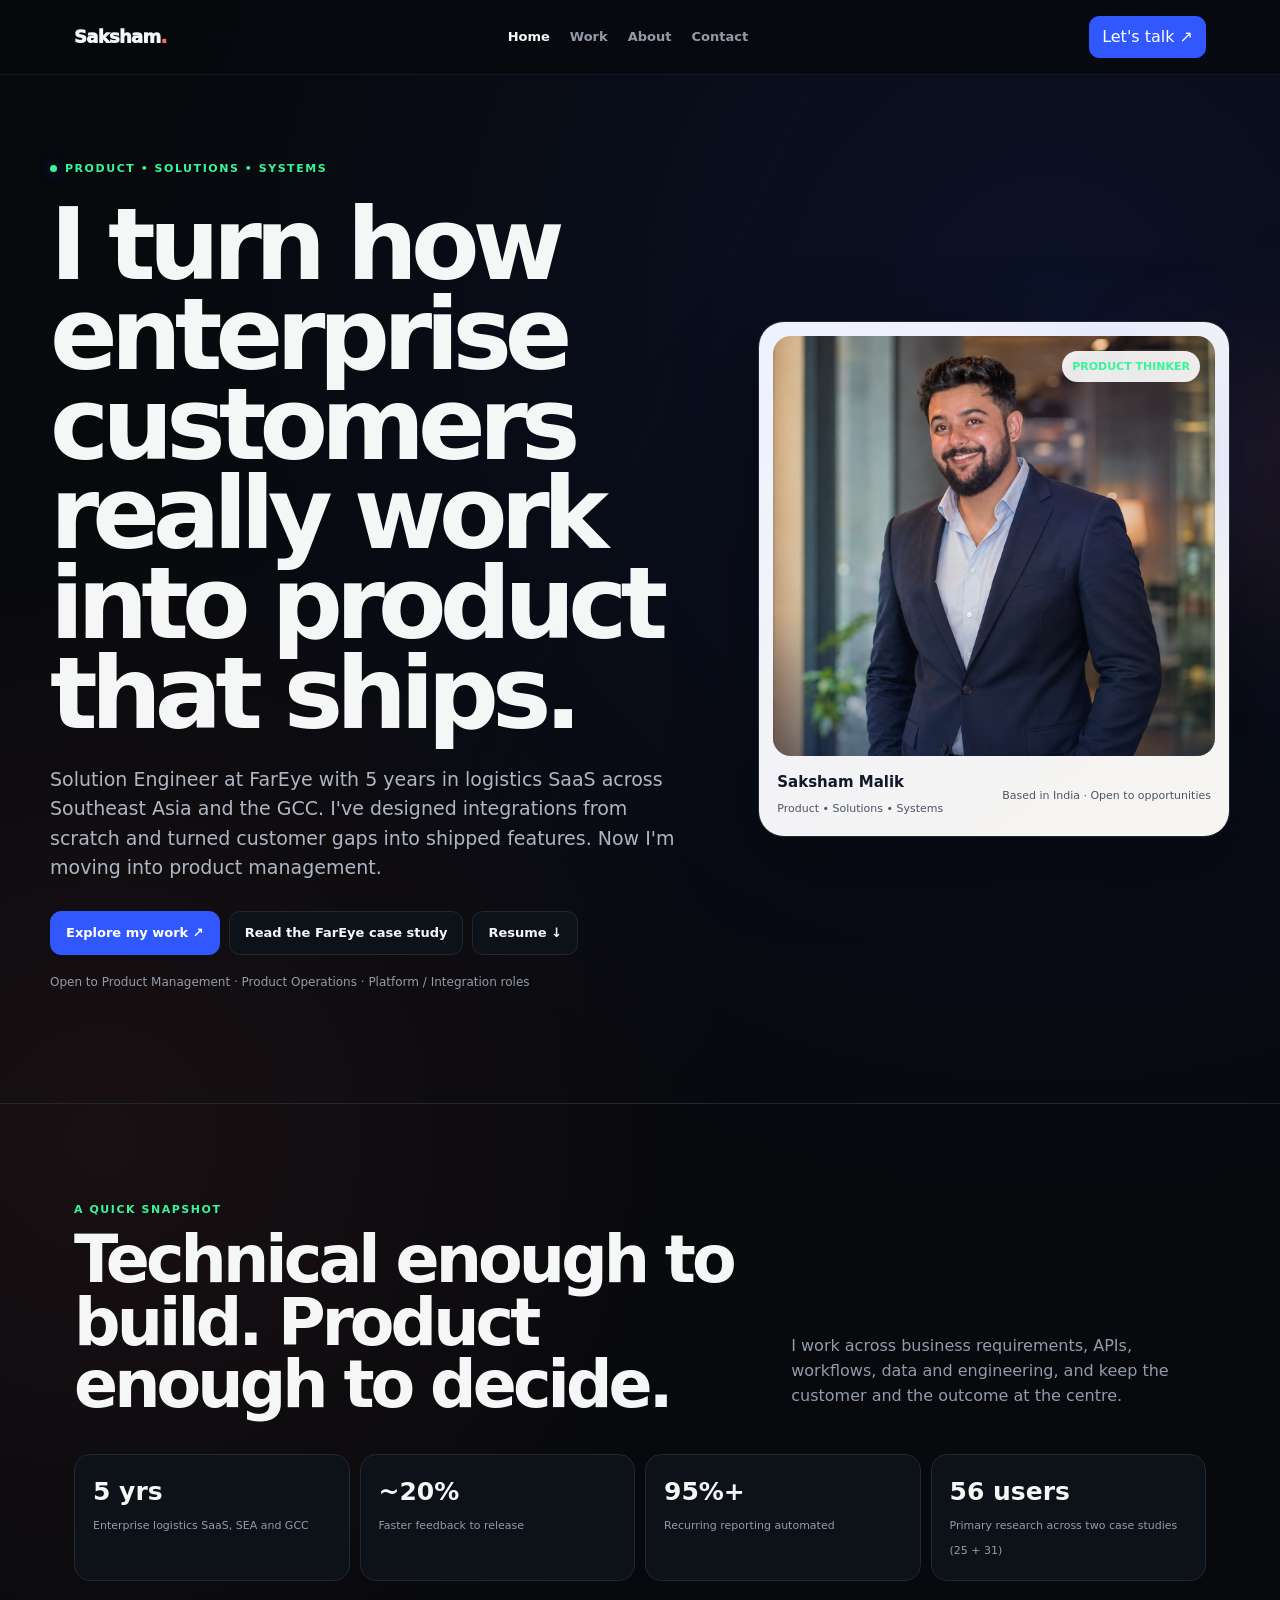
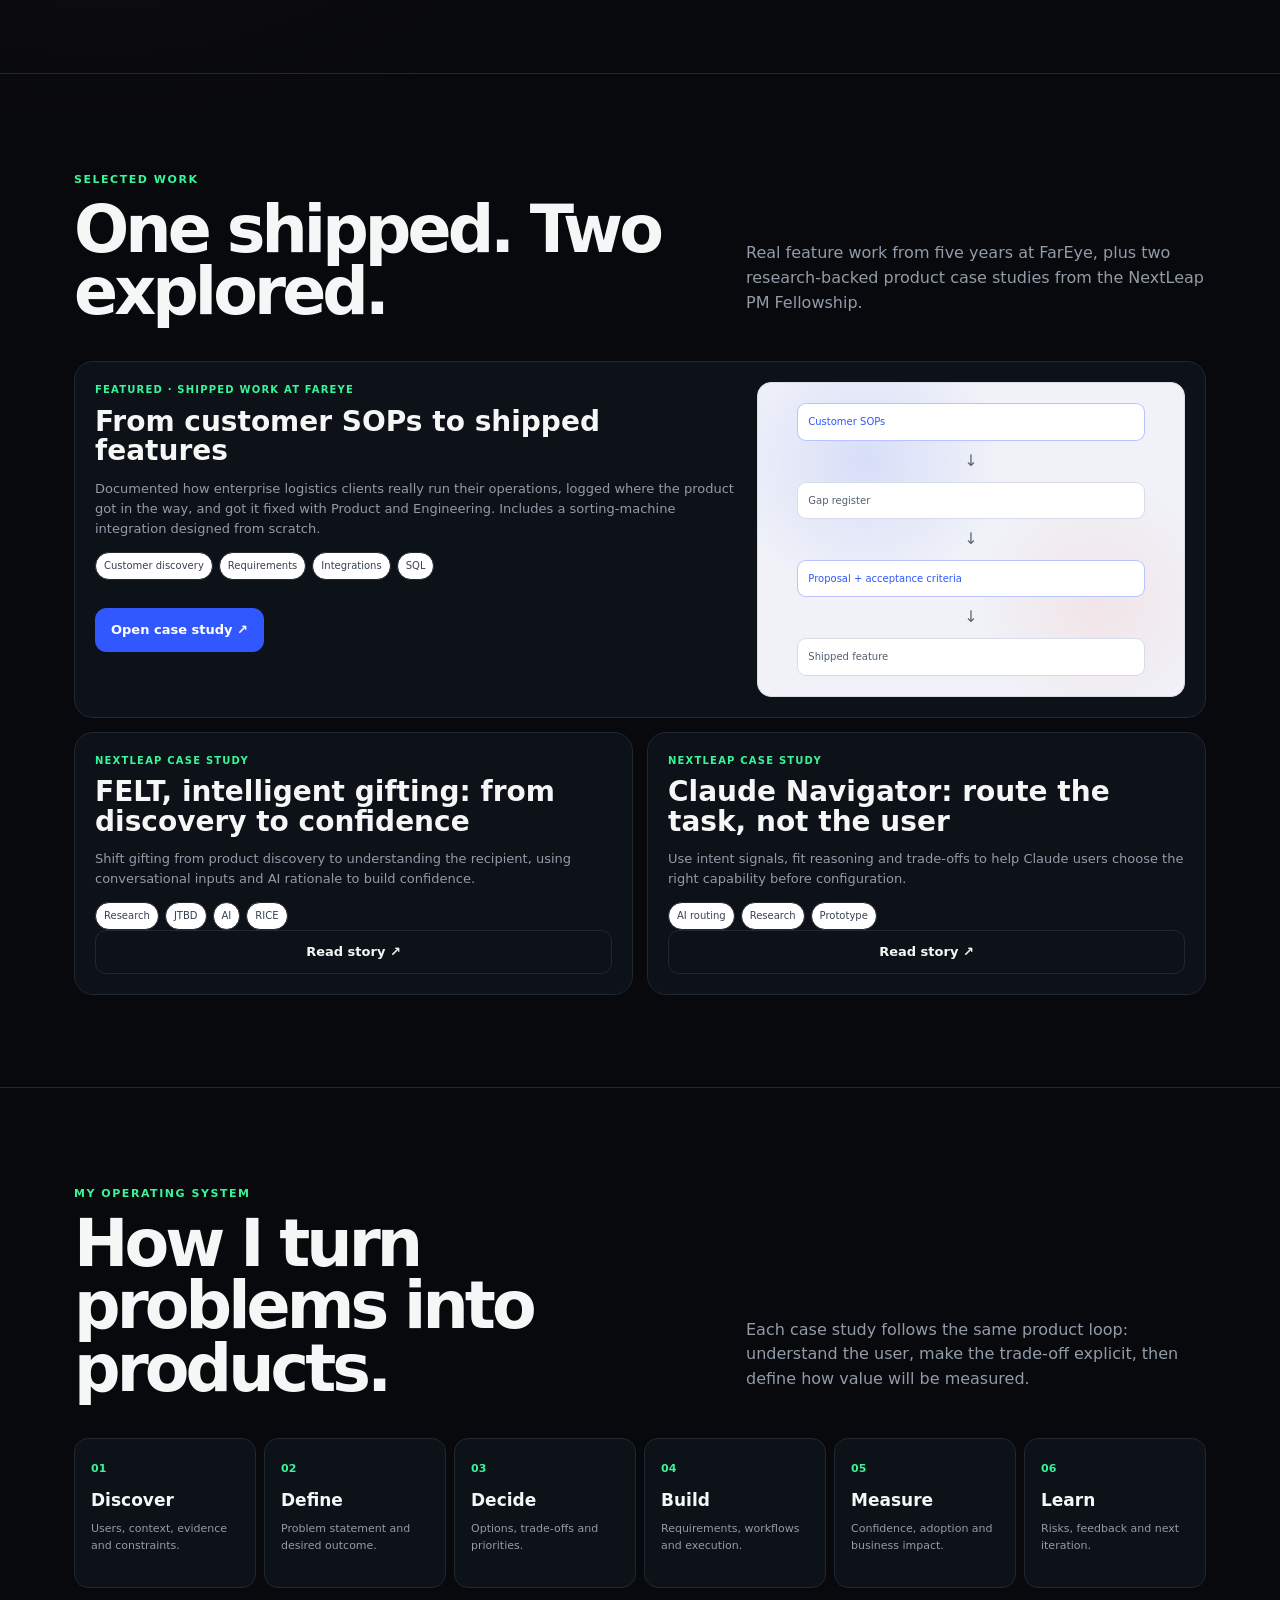
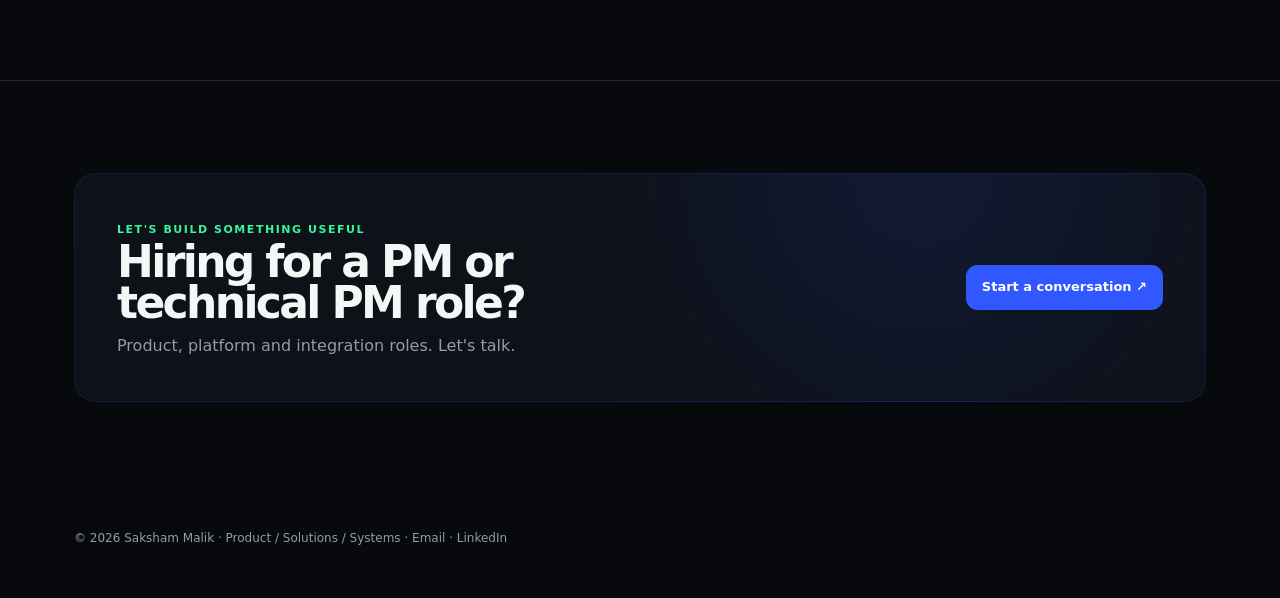
==== commit 5548a935: "Portfolio fixes: FarEye case study, corrected dates and email, missing images, mobile menu, contrast" ====
--- a/index.html
+++ b/index.html
@@ -1,10 +1,10 @@
 <!doctype html>
 <html lang="en">
-<head><meta charset="utf-8"><meta name="viewport" content="width=device-width,initial-scale=1"><meta name="description" content="Saksham Malik — Product / Solutions / Systems portfolio"><title>Home · Saksham Malik</title><link rel="stylesheet" href="assets/styles.css"></head>
-<body><div class="progress"></div><nav><div class="wrap nav"><a class="brand" href="index.html">Saksham<span>.</span></a><div class="navlinks"><a href="index.html">Home</a><a href="work.html">Work</a><a href="case-study-01.html">Case Studies</a><a href="about.html">About</a><a href="contact.html">Contact</a></div><a class="navcta" href="contact.html">Let's talk ↗</a><span class="mobile">MENU</span></div></nav>
-<main><header class="wrap hero"><div class="reveal"><div class="eyebrow"><i class="dot"></i> Product • Solutions • Systems</div><h1>Turning complex problems into products, workflows & scalable solutions.</h1><p class="lead">I'm Saksham Malik — a product-minded Solution Engineer who connects customer problems, product decisions, integrations and execution to create scalable outcomes.</p><div class="actions"><a class="btn primary" href="work.html">Explore my work ↗</a><a class="btn" href="case-study-01.html">Read a case study</a><a class="btn" href="assets/Saksham_Malik_Resume.pdf">Resume ↓</a></div><p class="micro" style="margin-top:18px">Open to Product Management · Product Operations · Platform / Integration roles</p></div><div class="hero-panel reveal"><div class="portrait"><div class="profilebox"><img src="assets/saksham-professional-portrait.png" alt="Saksham Malik — Product Manager"><div class="label">PRODUCT THINKER</div></div><div class="profile-caption"><div><strong>Saksham Malik</strong><br><span>Product • Solutions • Systems</span></div><span>Based in India · Open to opportunities</span></div><div class="canvas"><div class="canvasrow active"><b>PROBLEM</b><span>Frame the real user pain</span></div><div class="canvasrow"><b>DISCOVER</b><span>Reduce uncertainty</span></div><div class="canvasrow"><b>DEFINE</b><span>Choose the right outcome</span></div><div class="canvasrow"><b>BUILD</b><span>Ship with engineering</span></div><div class="canvasrow"><b>MEASURE</b><span>Close the loop</span></div></div></div></div></header>
-<section><div class="wrap"><div class="sectionhead reveal"><div><div class="eyebrow">A quick snapshot</div><h2>Technical enough to build. Product enough to decide.</h2></div><p>I work comfortably across business requirements, APIs, workflows, data and engineering — while keeping the customer and outcome at the center.</p></div><div class="stats reveal"><div class="stat"><strong>4+ yrs</strong><span>Customer-facing solution & product work</span></div><div class="stat"><strong>2</strong><span>Deep-dive product case studies</span></div><div class="stat"><strong>AI</strong><span>Product strategy & prototyping</span></div><div class="stat"><strong>APIs</strong><span>Integration & workflow depth</span></div></div></div></section>
-<section id="featured"><div class="wrap"><div class="sectionhead reveal"><div><div class="eyebrow">Selected work</div><h2>Two case studies. One product mindset.</h2></div><p>Research-backed stories showing how I frame problems, make product decisions and define what success should look like.</p></div><div class="grid"><article class="project featured reveal"><div><div class="tag">Featured · Case study 01</div><h3>Intelligent Gifting — from discovery to confidence</h3><p>Shift gifting from product discovery to understanding the recipient, using conversational inputs and AI rationale to build confidence.</p><div class="chips"><span class="chip">Research</span><span class="chip">JTBD</span><span class="chip">AI</span><span class="chip">RICE</span></div><div class="actions"><a class="btn primary" href="case-study-01.html">Open case study ↗</a></div></div><div class="visual"><div class="diagram"><div class="node green">Recipient</div><div class="arrow">↓</div><div class="node">Context</div><div class="arrow">↓</div><div class="node green">Rationale</div><div class="arrow">↓</div><div class="node">Confidence</div></div></div></article><article class="project reveal"><div><div class="tag">Case study 02</div><h3>Claude Navigator — route the task, not the user</h3><p>Use intent signals, fit reasoning and trade-offs to help Claude users choose the right capability before configuration.</p></div><div class="chips"><span class="chip">AI routing</span><span class="chip">Research</span><span class="chip">Prototype</span></div><a class="btn" href="case-study-02.html">Read story ↗</a></article></div></div></section>
+<head><meta charset="utf-8"><meta name="viewport" content="width=device-width,initial-scale=1"><meta name="description" content="Saksham Malik, Solution Engineer moving into Product Management. 5 years in enterprise logistics SaaS."><title>Home · Saksham Malik</title><link rel="stylesheet" href="assets/styles.css"></head>
+<body><div class="progress"></div><nav><div class="wrap nav"><a class="brand" href="index.html">Saksham<span>.</span></a><div class="navlinks" id="navlinks"><a href="index.html">Home</a><a href="work.html">Work</a><a href="about.html">About</a><a href="contact.html">Contact</a></div><a class="navcta" href="contact.html">Let's talk ↗</a><button class="mobile" type="button" aria-expanded="false" aria-controls="navlinks">Menu</button></div></nav>
+<main><header class="wrap hero"><div class="reveal"><div class="eyebrow"><i class="dot"></i> Product • Solutions • Systems</div><h1>I turn how enterprise customers really work into product that ships.</h1><p class="lead">Solution Engineer at FarEye with 5 years in logistics SaaS across Southeast Asia and the GCC. I've designed integrations from scratch and turned customer gaps into shipped features. Now I'm moving into product management.</p><div class="actions"><a class="btn primary" href="work.html">Explore my work ↗</a><a class="btn" href="case-study-03.html">Read the FarEye case study</a><a class="btn" href="assets/Saksham_Malik_Resume.pdf">Resume ↓</a></div><p class="micro" style="margin-top:18px">Open to Product Management · Product Operations · Platform / Integration roles</p></div><div class="hero-panel reveal"><div class="portrait"><div class="profilebox"><img src="assets/saksham-professional-portrait.png" alt="Saksham Malik"><div class="label">PRODUCT THINKER</div></div><div class="profile-caption"><div><strong>Saksham Malik</strong><br><span>Product • Solutions • Systems</span></div><span>Based in India · Open to opportunities</span></div></div></div></header>
+<section><div class="wrap"><div class="sectionhead reveal"><div><div class="eyebrow">A quick snapshot</div><h2>Technical enough to build. Product enough to decide.</h2></div><p>I work across business requirements, APIs, workflows, data and engineering, and keep the customer and the outcome at the centre.</p></div><div class="stats reveal"><div class="stat"><strong>5 yrs</strong><span>Enterprise logistics SaaS, SEA and GCC</span></div><div class="stat"><strong>~20%</strong><span>Faster feedback to release</span></div><div class="stat"><strong>95%+</strong><span>Recurring reporting automated</span></div><div class="stat"><strong>56 users</strong><span>Primary research across two case studies (25 + 31)</span></div></div></div></section>
+<section id="featured"><div class="wrap"><div class="sectionhead reveal"><div><div class="eyebrow">Selected work</div><h2>One shipped. Two explored.</h2></div><p>Real feature work from five years at FarEye, plus two research-backed product case studies from the NextLeap PM Fellowship.</p></div><div class="grid"><article class="project featured reveal"><div><div class="tag">Featured · Shipped work at FarEye</div><h3>From customer SOPs to shipped features</h3><p>Documented how enterprise logistics clients really run their operations, logged where the product got in the way, and got it fixed with Product and Engineering. Includes a sorting-machine integration designed from scratch.</p><div class="chips"><span class="chip">Customer discovery</span><span class="chip">Requirements</span><span class="chip">Integrations</span><span class="chip">SQL</span></div><div class="actions"><a class="btn primary" href="case-study-03.html">Open case study ↗</a></div></div><div class="visual"><div class="diagram"><div class="node green">Customer SOPs</div><div class="arrow">↓</div><div class="node">Gap register</div><div class="arrow">↓</div><div class="node green">Proposal + acceptance criteria</div><div class="arrow">↓</div><div class="node">Shipped feature</div></div></div></article><article class="project reveal"><div><div class="tag">NextLeap case study</div><h3>FELT, intelligent gifting: from discovery to confidence</h3><p>Shift gifting from product discovery to understanding the recipient, using conversational inputs and AI rationale to build confidence.</p></div><div class="chips"><span class="chip">Research</span><span class="chip">JTBD</span><span class="chip">AI</span><span class="chip">RICE</span></div><a class="btn" href="case-study-01.html">Read story ↗</a></article><article class="project reveal"><div><div class="tag">NextLeap case study</div><h3>Claude Navigator: route the task, not the user</h3><p>Use intent signals, fit reasoning and trade-offs to help Claude users choose the right capability before configuration.</p></div><div class="chips"><span class="chip">AI routing</span><span class="chip">Research</span><span class="chip">Prototype</span></div><a class="btn" href="case-study-02.html">Read story ↗</a></article></div></div></section>
 <section><div class="wrap"><div class="sectionhead reveal"><div><div class="eyebrow">My operating system</div><h2>How I turn problems into products.</h2></div><p>Each case study follows the same product loop: understand the user, make the trade-off explicit, then define how value will be measured.</p></div><div class="process reveal"><div class="step"><b>01</b><h3>Discover</h3><p>Users, context, evidence and constraints.</p></div><div class="step"><b>02</b><h3>Define</h3><p>Problem statement and desired outcome.</p></div><div class="step"><b>03</b><h3>Decide</h3><p>Options, trade-offs and priorities.</p></div><div class="step"><b>04</b><h3>Build</h3><p>Requirements, workflows and execution.</p></div><div class="step"><b>05</b><h3>Measure</h3><p>Confidence, adoption and business impact.</p></div><div class="step"><b>06</b><h3>Learn</h3><p>Risks, feedback and next iteration.</p></div></div></div></section>
-<section><div class="wrap"><div class="cta reveal"><div><div class="eyebrow">Let's build something useful</div><h2>Have a messy problem?<br>Let's make it clear.</h2><p>Product, platform, integrations or operational workflows.</p></div><a class="btn primary" href="contact.html">Start a conversation ↗</a></div></div></section>
-</main><footer><div class="wrap">© 2026 Saksham Malik · Product / Solutions / Systems · <a href="mailto:sakshammalik0069@gmail.com">Email</a> · <a href="https://www.linkedin.com/in/sakshammalik99/" target="_blank">LinkedIn</a></div></footer><script src="assets/app.js"></script></body></html>
+<section><div class="wrap"><div class="cta reveal"><div><div class="eyebrow">Let's build something useful</div><h2>Hiring for a PM or<br>technical PM role?</h2><p>Product, platform and integration roles. Let's talk.</p></div><a class="btn primary" href="contact.html">Start a conversation ↗</a></div></div></section>
+</main><footer><div class="wrap">© 2026 Saksham Malik · Product / Solutions / Systems · <a href="mailto:maliksaksham0509@gmail.com">Email</a> · <a href="https://www.linkedin.com/in/sakshammalik99/" target="_blank" rel="noopener">LinkedIn</a></div></footer><script src="assets/app.js"></script></body></html>
--- a/assets/styles.css
+++ b/assets/styles.css
@@ -65,3 +65,22 @@
 .profile-caption strong{font-size:15px}.profile-caption span{font-size:11px;color:var(--muted)}
 @media(max-width:850px){.profilebox{height:390px}}
 @media(max-width:520px){.profilebox{height:350px}}
+
+/* Fixes: undefined colours, contrast on the dark background, working mobile menu */
+:root{--navy:#3157FF;--coral:#FF6B5C}
+.lead{color:#AEB6C2}
+.casecontent p,.casecontent li{color:#B4BCC8}
+.callout{background:rgba(49,87,255,.12);color:var(--text)}
+.pill,.chip,.skill{color:#374151}
+.profile-caption strong{color:#111827}.profile-caption span{color:#4B5563}
+.canvasrow b{color:#111827}
+.casehero .actions{margin-top:22px}
+.card{background:var(--panel);border:1px solid var(--line);border-radius:19px;padding:24px;display:flex;flex-direction:column;align-items:flex-start;gap:10px}.muted{color:var(--muted)}
+.contactgrid{grid-template-columns:repeat(3,1fr)}
+button.mobile{background:none;border:1px solid var(--line);border-radius:10px;padding:8px 12px;font:inherit;font-size:13px;cursor:pointer}
+@media(max-width:850px){
+  .nav{position:relative}
+  nav.open .navlinks{display:flex;flex-direction:column;gap:0;position:absolute;top:100%;left:0;right:0;background:rgba(7,9,13,.97);border-bottom:1px solid var(--line);padding:8px 24px 16px}
+  nav.open .navlinks a{padding:12px 0;font-size:15px;border-bottom:1px solid var(--line)}
+  .contactgrid{grid-template-columns:1fr}
+}
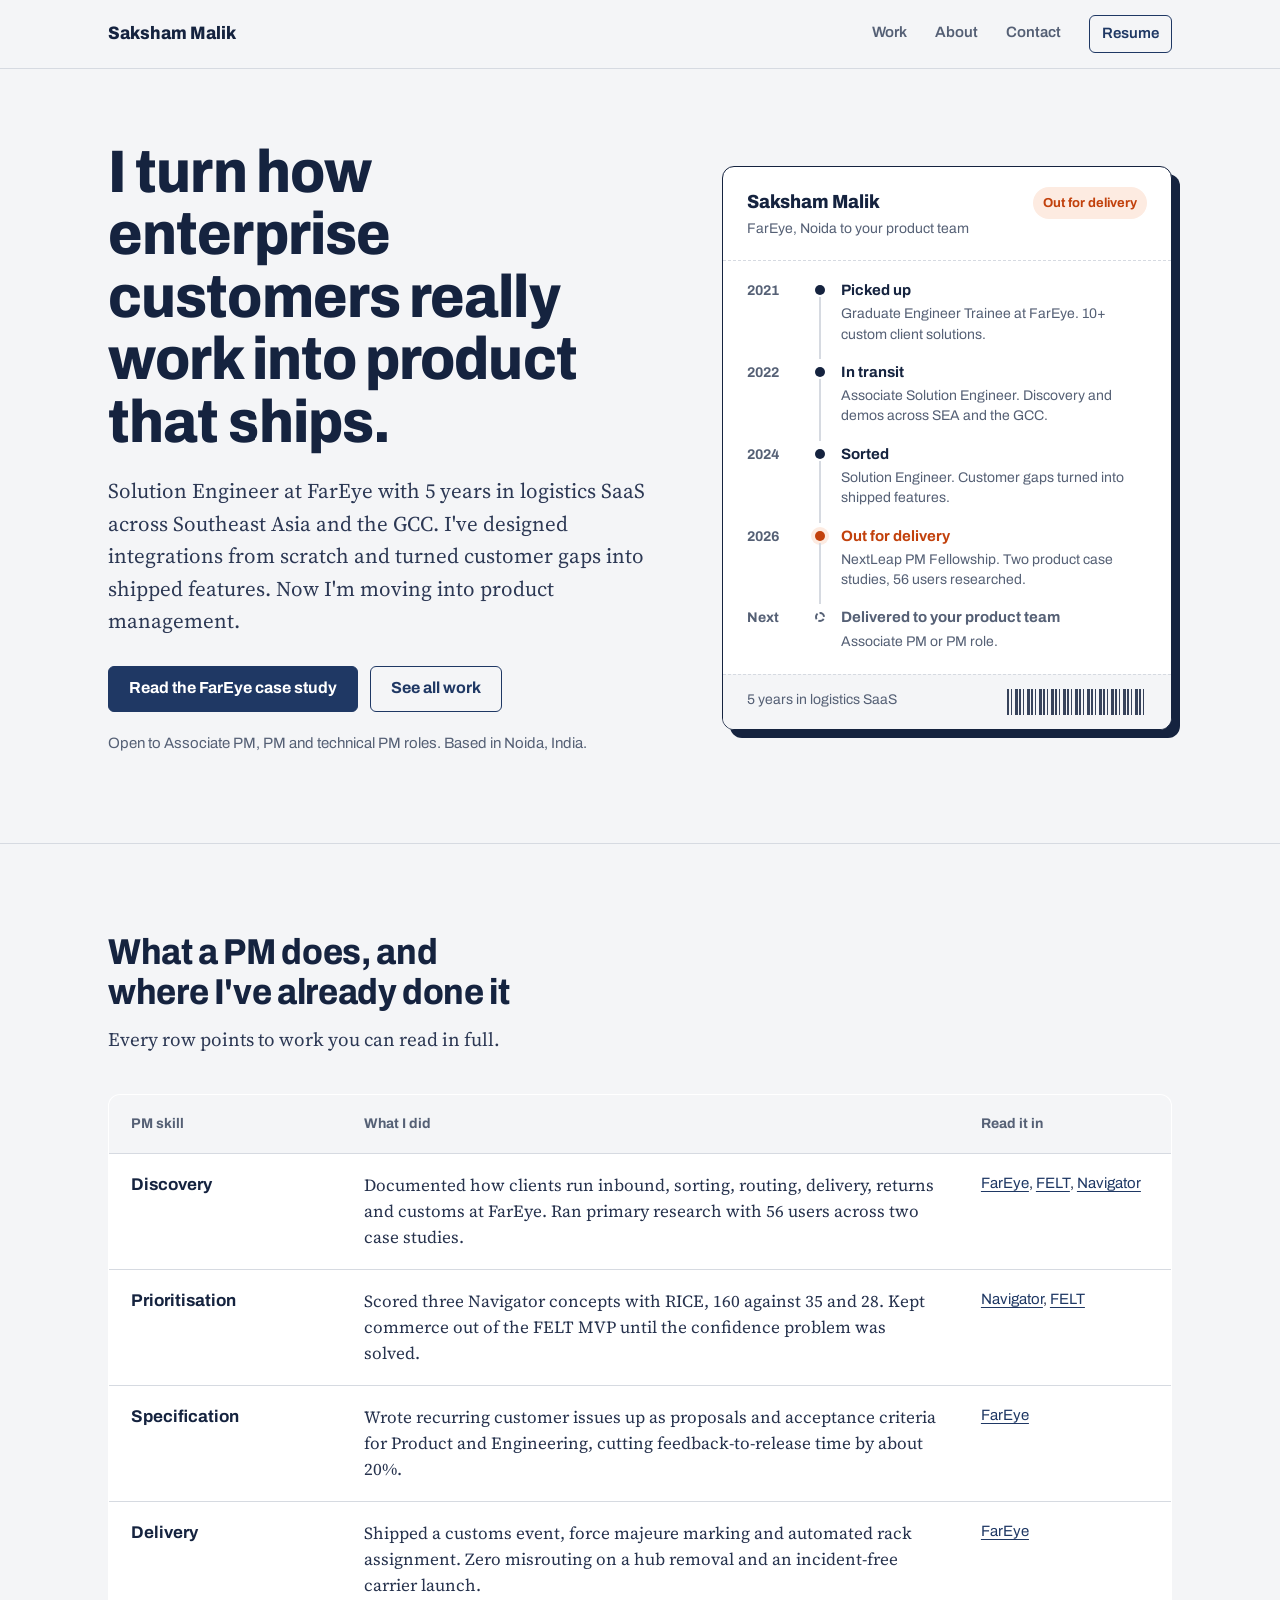
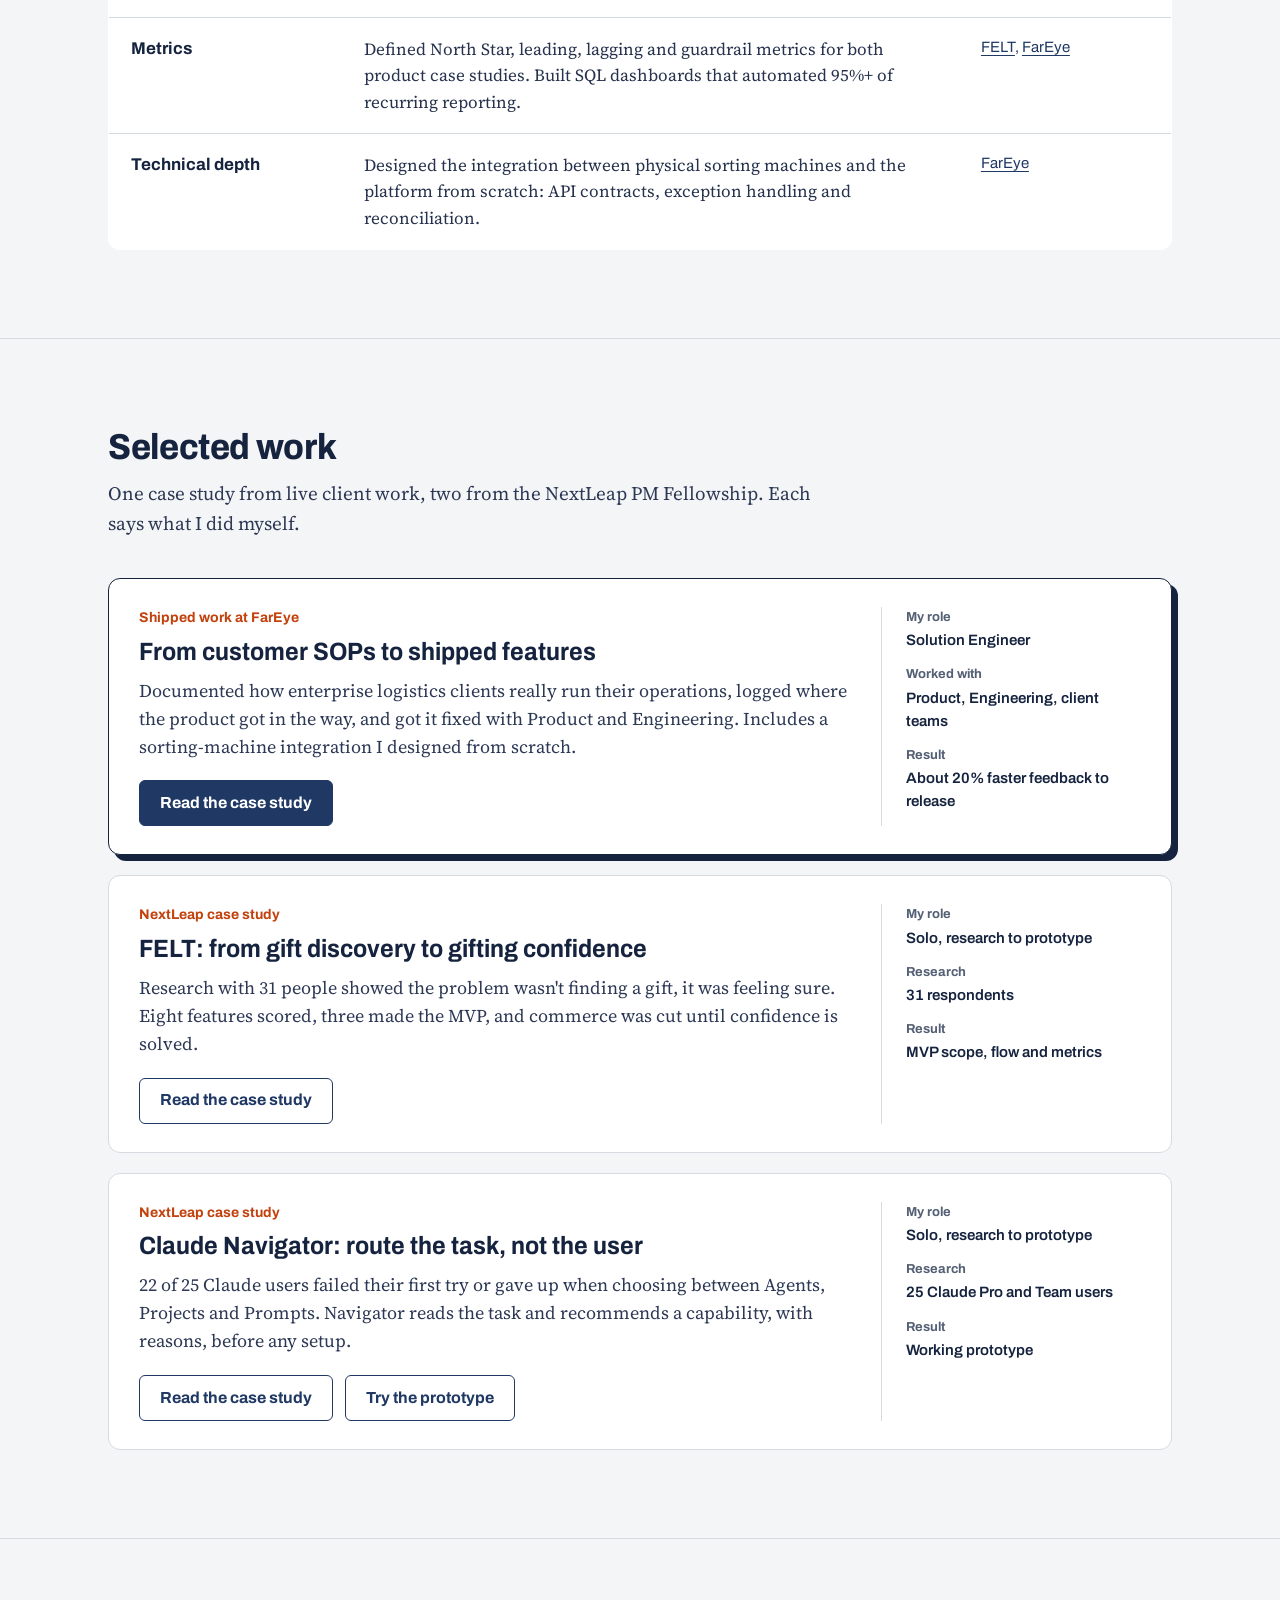
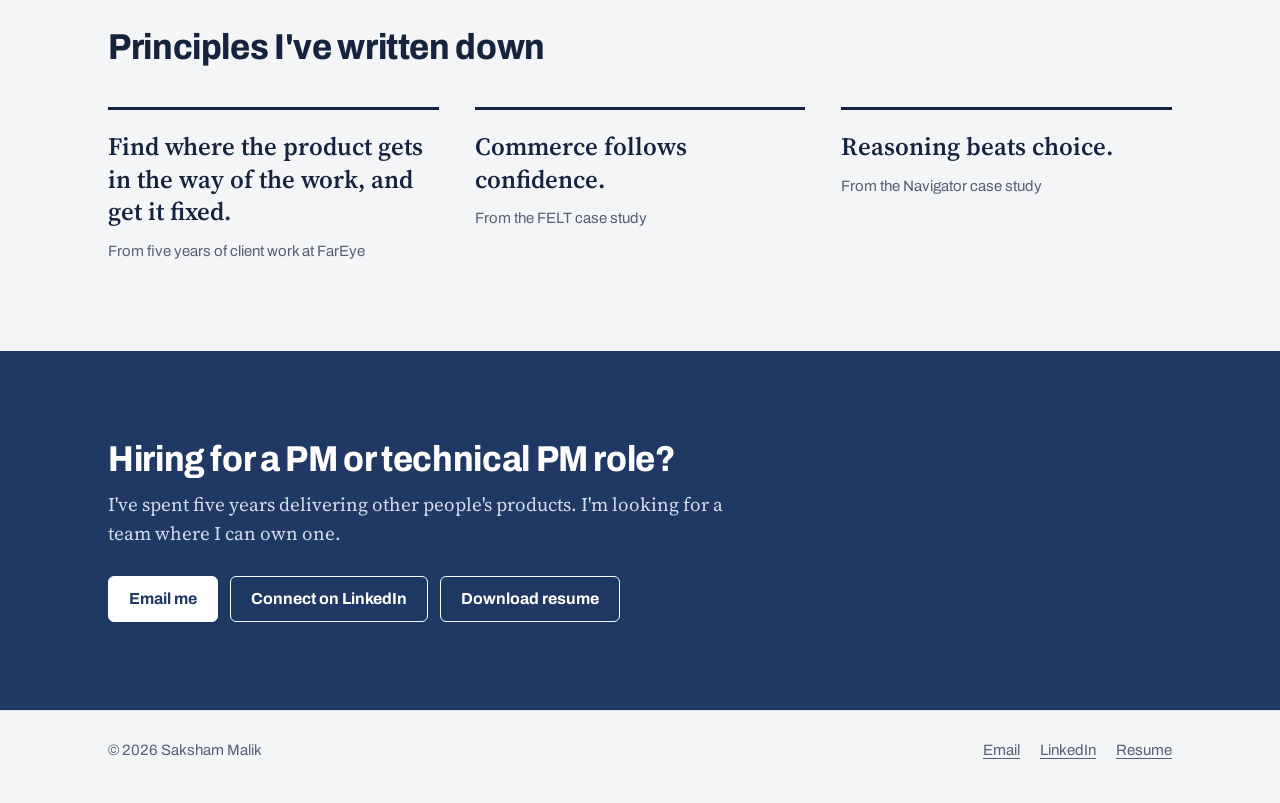
==== commit c5306c41: "Redesign portfolio around PM readiness New visual system with self-hosted Archivo and Source Serif 4" ====
--- a/index.html
+++ b/index.html
@@ -1,10 +1,129 @@
 <!doctype html>
 <html lang="en">
-<head><meta charset="utf-8"><meta name="viewport" content="width=device-width,initial-scale=1"><meta name="description" content="Saksham Malik, Solution Engineer moving into Product Management. 5 years in enterprise logistics SaaS."><title>Home · Saksham Malik</title><link rel="stylesheet" href="assets/styles.css"></head>
-<body><div class="progress"></div><nav><div class="wrap nav"><a class="brand" href="index.html">Saksham<span>.</span></a><div class="navlinks" id="navlinks"><a href="index.html">Home</a><a href="work.html">Work</a><a href="about.html">About</a><a href="contact.html">Contact</a></div><a class="navcta" href="contact.html">Let's talk ↗</a><button class="mobile" type="button" aria-expanded="false" aria-controls="navlinks">Menu</button></div></nav>
-<main><header class="wrap hero"><div class="reveal"><div class="eyebrow"><i class="dot"></i> Product • Solutions • Systems</div><h1>I turn how enterprise customers really work into product that ships.</h1><p class="lead">Solution Engineer at FarEye with 5 years in logistics SaaS across Southeast Asia and the GCC. I've designed integrations from scratch and turned customer gaps into shipped features. Now I'm moving into product management.</p><div class="actions"><a class="btn primary" href="work.html">Explore my work ↗</a><a class="btn" href="case-study-03.html">Read the FarEye case study</a><a class="btn" href="assets/Saksham_Malik_Resume.pdf">Resume ↓</a></div><p class="micro" style="margin-top:18px">Open to Product Management · Product Operations · Platform / Integration roles</p></div><div class="hero-panel reveal"><div class="portrait"><div class="profilebox"><img src="assets/saksham-professional-portrait.png" alt="Saksham Malik"><div class="label">PRODUCT THINKER</div></div><div class="profile-caption"><div><strong>Saksham Malik</strong><br><span>Product • Solutions • Systems</span></div><span>Based in India · Open to opportunities</span></div></div></div></header>
-<section><div class="wrap"><div class="sectionhead reveal"><div><div class="eyebrow">A quick snapshot</div><h2>Technical enough to build. Product enough to decide.</h2></div><p>I work across business requirements, APIs, workflows, data and engineering, and keep the customer and the outcome at the centre.</p></div><div class="stats reveal"><div class="stat"><strong>5 yrs</strong><span>Enterprise logistics SaaS, SEA and GCC</span></div><div class="stat"><strong>~20%</strong><span>Faster feedback to release</span></div><div class="stat"><strong>95%+</strong><span>Recurring reporting automated</span></div><div class="stat"><strong>56 users</strong><span>Primary research across two case studies (25 + 31)</span></div></div></div></section>
-<section id="featured"><div class="wrap"><div class="sectionhead reveal"><div><div class="eyebrow">Selected work</div><h2>One shipped. Two explored.</h2></div><p>Real feature work from five years at FarEye, plus two research-backed product case studies from the NextLeap PM Fellowship.</p></div><div class="grid"><article class="project featured reveal"><div><div class="tag">Featured · Shipped work at FarEye</div><h3>From customer SOPs to shipped features</h3><p>Documented how enterprise logistics clients really run their operations, logged where the product got in the way, and got it fixed with Product and Engineering. Includes a sorting-machine integration designed from scratch.</p><div class="chips"><span class="chip">Customer discovery</span><span class="chip">Requirements</span><span class="chip">Integrations</span><span class="chip">SQL</span></div><div class="actions"><a class="btn primary" href="case-study-03.html">Open case study ↗</a></div></div><div class="visual"><div class="diagram"><div class="node green">Customer SOPs</div><div class="arrow">↓</div><div class="node">Gap register</div><div class="arrow">↓</div><div class="node green">Proposal + acceptance criteria</div><div class="arrow">↓</div><div class="node">Shipped feature</div></div></div></article><article class="project reveal"><div><div class="tag">NextLeap case study</div><h3>FELT, intelligent gifting: from discovery to confidence</h3><p>Shift gifting from product discovery to understanding the recipient, using conversational inputs and AI rationale to build confidence.</p></div><div class="chips"><span class="chip">Research</span><span class="chip">JTBD</span><span class="chip">AI</span><span class="chip">RICE</span></div><a class="btn" href="case-study-01.html">Read story ↗</a></article><article class="project reveal"><div><div class="tag">NextLeap case study</div><h3>Claude Navigator: route the task, not the user</h3><p>Use intent signals, fit reasoning and trade-offs to help Claude users choose the right capability before configuration.</p></div><div class="chips"><span class="chip">AI routing</span><span class="chip">Research</span><span class="chip">Prototype</span></div><a class="btn" href="case-study-02.html">Read story ↗</a></article></div></div></section>
-<section><div class="wrap"><div class="sectionhead reveal"><div><div class="eyebrow">My operating system</div><h2>How I turn problems into products.</h2></div><p>Each case study follows the same product loop: understand the user, make the trade-off explicit, then define how value will be measured.</p></div><div class="process reveal"><div class="step"><b>01</b><h3>Discover</h3><p>Users, context, evidence and constraints.</p></div><div class="step"><b>02</b><h3>Define</h3><p>Problem statement and desired outcome.</p></div><div class="step"><b>03</b><h3>Decide</h3><p>Options, trade-offs and priorities.</p></div><div class="step"><b>04</b><h3>Build</h3><p>Requirements, workflows and execution.</p></div><div class="step"><b>05</b><h3>Measure</h3><p>Confidence, adoption and business impact.</p></div><div class="step"><b>06</b><h3>Learn</h3><p>Risks, feedback and next iteration.</p></div></div></div></section>
-<section><div class="wrap"><div class="cta reveal"><div><div class="eyebrow">Let's build something useful</div><h2>Hiring for a PM or<br>technical PM role?</h2><p>Product, platform and integration roles. Let's talk.</p></div><a class="btn primary" href="contact.html">Start a conversation ↗</a></div></div></section>
-</main><footer><div class="wrap">© 2026 Saksham Malik · Product / Solutions / Systems · <a href="mailto:maliksaksham0509@gmail.com">Email</a> · <a href="https://www.linkedin.com/in/sakshammalik99/" target="_blank" rel="noopener">LinkedIn</a></div></footer><script src="assets/app.js"></script></body></html>
+<head>
+<meta charset="utf-8">
+<meta name="viewport" content="width=device-width,initial-scale=1">
+<title>Saksham Malik, Solution Engineer moving into product management</title>
+<meta name="description" content="Saksham Malik: 5 years in enterprise logistics SaaS at FarEye, shipped feature work and two product case studies. Open to Associate PM and PM roles.">
+<link rel="preload" href="assets/fonts/archivo-variable.woff2" as="font" type="font/woff2" crossorigin>
+<link rel="stylesheet" href="assets/styles.css">
+</head>
+<body>
+<a class="skip" href="#main">Skip to content</a>
+<header class="site-head"><div class="wrap">
+  <a class="brand" href="index.html">Saksham Malik</a>
+  <nav class="navlinks" id="navlinks" aria-label="Main"><a href="work.html">Work</a><a href="about.html">About</a><a href="contact.html">Contact</a><a class="resume-link" href="assets/Saksham_Malik_Resume.pdf">Resume</a></nav>
+  <button class="menu-btn" type="button" aria-expanded="false" aria-controls="navlinks">Menu</button>
+</div></header>
+
+<main id="main">
+<section class="hero"><div class="wrap">
+  <div>
+    <h1>I turn how enterprise customers really work into product that ships.</h1>
+    <p class="lead">Solution Engineer at FarEye with 5 years in logistics SaaS across Southeast Asia and the GCC. I've designed integrations from scratch and turned customer gaps into shipped features. Now I'm moving into product management.</p>
+    <div class="actions"><a class="btn primary" href="case-study-03.html">Read the FarEye case study</a><a class="btn" href="work.html">See all work</a></div>
+    <p class="note">Open to Associate PM, PM and technical PM roles. Based in Noida, India.</p>
+  </div>
+
+  <aside class="tracking" aria-label="My career, shown as a shipment tracking timeline">
+    <div class="tracking-head">
+      <div><div class="who">Saksham Malik</div><div class="route">FarEye, Noida to your product team</div></div>
+      <span class="status-pill">Out for delivery</span>
+    </div>
+    <ol class="events">
+      <li class="event"><span class="when">2021</span><span class="mark" aria-hidden="true"></span><div class="what"><b>Picked up</b><span>Graduate Engineer Trainee at FarEye. 10+ custom client solutions.</span></div></li>
+      <li class="event"><span class="when">2022</span><span class="mark" aria-hidden="true"></span><div class="what"><b>In transit</b><span>Associate Solution Engineer. Discovery and demos across SEA and the GCC.</span></div></li>
+      <li class="event"><span class="when">2024</span><span class="mark" aria-hidden="true"></span><div class="what"><b>Sorted</b><span>Solution Engineer. Customer gaps turned into shipped features.</span></div></li>
+      <li class="event current"><span class="when">2026</span><span class="mark" aria-hidden="true"></span><div class="what"><b>Out for delivery</b><span>NextLeap PM Fellowship. Two product case studies, 56 users researched.</span></div></li>
+      <li class="event next"><span class="when">Next</span><span class="mark" aria-hidden="true"></span><div class="what"><b>Delivered to your product team</b><span>Associate PM or PM role.</span></div></li>
+    </ol>
+    <div class="tracking-foot"><span>5 years in logistics SaaS</span><span class="barcode" aria-hidden="true"></span></div>
+  </aside>
+</div></section>
+
+<section class="band"><div class="wrap">
+  <div class="section-head">
+    <h2>What a PM does, and where I've already done it</h2>
+    <p>Every row points to work you can read in full.</p>
+  </div>
+  <table class="proof">
+    <thead><tr><th scope="col">PM skill</th><th scope="col">What I did</th><th scope="col">Read it in</th></tr></thead>
+    <tbody>
+      <tr><th scope="row">Discovery</th><td>Documented how clients run inbound, sorting, routing, delivery, returns and customs at FarEye. Ran primary research with 56 users across two case studies.</td><td class="where"><a href="case-study-03.html">FarEye</a>, <a href="case-study-01.html">FELT</a>, <a href="case-study-02.html">Navigator</a></td></tr>
+      <tr><th scope="row">Prioritisation</th><td>Scored three Navigator concepts with RICE, 160 against 35 and 28. Kept commerce out of the FELT MVP until the confidence problem was solved.</td><td class="where"><a href="case-study-02.html">Navigator</a>, <a href="case-study-01.html">FELT</a></td></tr>
+      <tr><th scope="row">Specification</th><td>Wrote recurring customer issues up as proposals and acceptance criteria for Product and Engineering, cutting feedback-to-release time by about 20%.</td><td class="where"><a href="case-study-03.html">FarEye</a></td></tr>
+      <tr><th scope="row">Delivery</th><td>Shipped a customs event, force majeure marking and automated rack assignment. Zero misrouting on a hub removal and an incident-free carrier launch.</td><td class="where"><a href="case-study-03.html">FarEye</a></td></tr>
+      <tr><th scope="row">Metrics</th><td>Defined North Star, leading, lagging and guardrail metrics for both product case studies. Built SQL dashboards that automated 95%+ of recurring reporting.</td><td class="where"><a href="case-study-01.html">FELT</a>, <a href="case-study-03.html">FarEye</a></td></tr>
+      <tr><th scope="row">Technical depth</th><td>Designed the integration between physical sorting machines and the platform from scratch: API contracts, exception handling and reconciliation.</td><td class="where"><a href="case-study-03.html">FarEye</a></td></tr>
+    </tbody>
+  </table>
+</div></section>
+
+<section class="band"><div class="wrap">
+  <div class="section-head">
+    <h2>Selected work</h2>
+    <p>One case study from live client work, two from the NextLeap PM Fellowship. Each says what I did myself.</p>
+  </div>
+  <div class="work-list">
+    <article class="work-item lead-item">
+      <div>
+        <p class="kind">Shipped work at FarEye</p>
+        <h3><a href="case-study-03.html">From customer SOPs to shipped features</a></h3>
+        <p>Documented how enterprise logistics clients really run their operations, logged where the product got in the way, and got it fixed with Product and Engineering. Includes a sorting-machine integration I designed from scratch.</p>
+        <div class="actions"><a class="btn primary" href="case-study-03.html">Read the case study</a></div>
+      </div>
+      <dl>
+        <div><dt>My role</dt><dd>Solution Engineer</dd></div>
+        <div><dt>Worked with</dt><dd>Product, Engineering, client teams</dd></div>
+        <div><dt>Result</dt><dd>About 20% faster feedback to release</dd></div>
+      </dl>
+    </article>
+    <article class="work-item">
+      <div>
+        <p class="kind">NextLeap case study</p>
+        <h3><a href="case-study-01.html">FELT: from gift discovery to gifting confidence</a></h3>
+        <p>Research with 31 people showed the problem wasn't finding a gift, it was feeling sure. Eight features scored, three made the MVP, and commerce was cut until confidence is solved.</p>
+        <div class="actions"><a class="btn" href="case-study-01.html">Read the case study</a></div>
+      </div>
+      <dl>
+        <div><dt>My role</dt><dd>Solo, research to prototype</dd></div>
+        <div><dt>Research</dt><dd>31 respondents</dd></div>
+        <div><dt>Result</dt><dd>MVP scope, flow and metrics</dd></div>
+      </dl>
+    </article>
+    <article class="work-item">
+      <div>
+        <p class="kind">NextLeap case study</p>
+        <h3><a href="case-study-02.html">Claude Navigator: route the task, not the user</a></h3>
+        <p>22 of 25 Claude users failed their first try or gave up when choosing between Agents, Projects and Prompts. Navigator reads the task and recommends a capability, with reasons, before any setup.</p>
+        <div class="actions"><a class="btn" href="case-study-02.html">Read the case study</a><a class="btn" href="https://knack-route.lovable.app" rel="noopener">Try the prototype</a></div>
+      </div>
+      <dl>
+        <div><dt>My role</dt><dd>Solo, research to prototype</dd></div>
+        <div><dt>Research</dt><dd>25 Claude Pro and Team users</dd></div>
+        <div><dt>Result</dt><dd>Working prototype</dd></div>
+      </dl>
+    </article>
+  </div>
+</div></section>
+
+<section class="band"><div class="wrap">
+  <div class="section-head"><h2>Principles I've written down</h2></div>
+  <div class="principles">
+    <figure class="principle"><blockquote>Find where the product gets in the way of the work, and get it fixed.</blockquote><p>From five years of client work at FarEye</p></figure>
+    <figure class="principle"><blockquote>Commerce follows confidence.</blockquote><p>From the FELT case study</p></figure>
+    <figure class="principle"><blockquote>Reasoning beats choice.</blockquote><p>From the Navigator case study</p></figure>
+  </div>
+</div></section>
+
+<section class="band contact-band"><div class="wrap">
+  <h2>Hiring for a PM or technical PM role?</h2>
+  <p>I've spent five years delivering other people's products. I'm looking for a team where I can own one.</p>
+  <div class="actions"><a class="btn primary" href="mailto:maliksaksham0509@gmail.com">Email me</a><a class="btn" href="https://www.linkedin.com/in/sakshammalik99/" rel="noopener">Connect on LinkedIn</a><a class="btn" href="assets/Saksham_Malik_Resume.pdf">Download resume</a></div>
+</div></section>
+</main>
+
+<footer class="site-foot"><div class="wrap"><span>© 2026 Saksham Malik</span><nav aria-label="Footer"><a href="mailto:maliksaksham0509@gmail.com">Email</a><a href="https://www.linkedin.com/in/sakshammalik99/" rel="noopener">LinkedIn</a><a href="assets/Saksham_Malik_Resume.pdf">Resume</a></nav></div></footer>
+<script src="assets/app.js"></script>
+</body>
+</html>
--- a/assets/styles.css
+++ b/assets/styles.css
@@ -1,86 +1,277 @@
+/* Saksham Malik portfolio
+   Paper and navy ink, with one hi-vis signal colour borrowed from logistics.
+   Archivo for headings and interface text, Source Serif 4 for reading text.
+   Both fonts are self-hosted under the SIL Open Font License (see assets/fonts). */
+
+@font-face{font-family:"Archivo";src:url("fonts/archivo-variable.woff2") format("woff2");font-weight:100 900;font-stretch:62% 125%;font-style:normal;font-display:swap}
+@font-face{font-family:"Source Serif 4";src:url("fonts/source-serif-4-variable.woff2") format("woff2");font-weight:200 900;font-style:normal;font-display:swap}
 
 :root{
-  --bg:#07090d;--panel:#0d1118;--panel2:#111720;--text:#f4f7f5;--muted:#929ca9;
-  --line:#202832;--green:#38f59a;--green2:#9fffc9;--blue:#72a7ff;--max:1180px;
-  --shadow:0 24px 80px rgba(0,0,0,.35)
-}
-*{box-sizing:border-box}html{scroll-behavior:smooth}body{margin:0;background:radial-gradient(circle at 82% 8%,rgba(49,87,255,.10),transparent 25%),radial-gradient(circle at 8% 30%,rgba(255,107,92,.07),transparent 22%),var(--bg);color:var(--text);font-family:Inter,ui-sans-serif,system-ui,-apple-system,BlinkMacSystemFont,"Segoe UI",sans-serif;line-height:1.55}
-body:before{content:"";position:fixed;inset:0;pointer-events:none;background:linear-gradient(115deg,transparent 0 48%,rgba(255,255,255,.015) 50%,transparent 52%);opacity:.4}
-a{color:inherit;text-decoration:none}.wrap{max-width:var(--max);margin:auto;padding:0 24px}
-.progress{position:fixed;top:0;left:0;height:2px;background:var(--green);width:0;z-index:100}
-nav{position:sticky;top:0;z-index:50;border-bottom:1px solid rgba(255,255,255,.06);background:rgba(7,9,13,.78);backdrop-filter:blur(18px)}
-.nav{height:70px;display:flex;align-items:center;justify-content:space-between}.brand{font-weight:950;letter-spacing:-.04em}.brand span{color:var(--green)}
-.navlinks{display:flex;gap:20px;color:var(--muted);font-size:13px;font-weight:700}.navlinks a:hover,.navlinks a.active{color:var(--text)}
-.navcta{border:1px solid rgba(49,87,255,.25);background:rgba(49,87,255,.08);color:var(--green);padding:8px 12px;border-radius:10px}
-.mobile{display:none;color:var(--green);font-weight:900}
-.hero{min-height:calc(100vh - 70px);display:grid;grid-template-columns:1.15fr .85fr;align-items:center;gap:70px;padding:80px 0 100px}
-.eyebrow{display:inline-flex;gap:8px;align-items:center;color:var(--green);font-size:11px;font-weight:900;text-transform:uppercase;letter-spacing:.14em}.dot{width:7px;height:7px;border-radius:50%;background:var(--green);box-shadow:0 0 18px var(--green)}
-h1{font-size:clamp(54px,7.8vw,100px);line-height:.9;letter-spacing:-.07em;margin:20px 0 26px;max-width:850px}
-.lead{font-size:19px;color:#4E5868;max-width:720px}.micro{color:var(--muted);font-size:12px}.actions{display:flex;flex-wrap:wrap;gap:9px;margin-top:28px}
-.btn{display:inline-flex;align-items:center;justify-content:center;gap:8px;padding:11px 15px;border:1px solid var(--line);border-radius:11px;font-size:13px;font-weight:900;background:var(--panel)}.btn.primary{background:var(--navy);color:#fff;border-color:var(--navy)}.btn:hover{transform:translateY(-2px);transition:.2s}
-.hero-panel{position:relative}.portrait{border:1px solid var(--line);border-radius:26px;background:linear-gradient(145deg,#EEF1FF,#F7F5F0);padding:20px;box-shadow:var(--shadow);overflow:hidden}
-.portrait:after{content:"";position:absolute;width:240px;height:240px;border-radius:50%;background:rgba(49,87,255,.12);filter:blur(45px);right:0;top:20px}
-.profilebox{height:250px;border-radius:18px;background:linear-gradient(145deg,#1a222b,#0a0d12);display:flex;align-items:flex-end;padding:18px;position:relative;overflow:hidden}
-.profilebox .initials{font-size:90px;font-weight:950;letter-spacing:-.1em;color:#B8C2FF}.profilebox .label{position:absolute;right:15px;top:15px;color:var(--green);font-size:11px;font-weight:900}
-.canvas{margin-top:12px;display:grid;gap:7px}.canvasrow{border:1px solid var(--line);background:#FBFBF9;border-radius:10px;padding:10px 12px;font-size:11px;display:flex;justify-content:space-between;color:var(--muted)}.canvasrow b{color:var(--text)}.canvasrow.active{border-color:rgba(49,87,255,.40);box-shadow:inset 3px 0 var(--green)}
-section{padding:92px 0;border-top:1px solid var(--line)}.sectionhead{display:flex;justify-content:space-between;align-items:end;gap:30px;margin-bottom:30px}.sectionhead h2{font-size:clamp(38px,5.5vw,65px);line-height:.96;letter-spacing:-.06em;margin:8px 0}.sectionhead p{max-width:460px;color:var(--muted)}
-.stats{display:grid;grid-template-columns:repeat(4,1fr);gap:10px}.stat{background:var(--panel);border:1px solid var(--line);border-radius:16px;padding:18px}.stat strong{font-size:25px;display:block}.stat span{font-size:11px;color:var(--muted)}
-.grid{display:grid;grid-template-columns:repeat(2,1fr);gap:14px}.project{border:1px solid var(--line);border-radius:19px;background:var(--panel);padding:20px;min-height:260px;display:flex;flex-direction:column;justify-content:space-between;transition:.25s}.project:hover{border-color:#C8CEDB;transform:translateY(-3px);box-shadow:var(--shadow)}.project.featured{grid-column:1/-1;display:grid;grid-template-columns:1.2fr .8fr;gap:20px;min-height:330px}
-.project .tag{color:var(--green);font-size:10px;font-weight:900;text-transform:uppercase;letter-spacing:.12em}.project h3{font-size:28px;line-height:1.05;margin:9px 0}.project p{color:var(--muted);font-size:13px}.chips{display:flex;flex-wrap:wrap;gap:6px}.chip{font-size:10px;color:var(--muted);border:1px solid var(--line);padding:5px 8px;border-radius:999px}
-.visual{min-height:190px;border:1px solid #D9DDE7;border-radius:14px;background:radial-gradient(circle at 25% 25%,rgba(49,87,255,.13),transparent 34%),radial-gradient(circle at 80% 70%,rgba(255,107,92,.10),transparent 30%),#F0F2F8;display:flex;align-items:center;justify-content:center;padding:20px}.diagram{width:90%;display:grid;gap:8px}.node{border:1px solid #D7DCE8;background:#FFFFFF;border-radius:9px;padding:10px;font-size:10px;color:#536071}.node.green{border-color:rgba(56,245,154,.4);color:var(--green)}.arrow{text-align:center;color:#5e6874}
-.process{display:grid;grid-template-columns:repeat(6,1fr);gap:8px}.step{border:1px solid var(--line);background:var(--panel);border-radius:14px;padding:16px;min-height:150px}.step b{color:var(--green);font-size:11px}.step h3{font-size:17px;margin:7px 0}.step p{font-size:11px;color:var(--muted);margin:0}
-.timeline{display:grid;grid-template-columns:160px 1fr}.timeline>div{padding:19px 0;border-bottom:1px solid var(--line)}.year{color:var(--green);font-weight:900;font-size:12px}.role h3{margin:0 0 4px;font-size:18px}.role p{margin:0;color:var(--muted);font-size:13px}
-.skills{display:flex;flex-wrap:wrap;gap:8px}.skill{background:var(--panel);border:1px solid var(--line);padding:9px 11px;border-radius:10px;font-size:12px}
-.cta{border:1px solid rgba(56,245,154,.22);border-radius:22px;background:radial-gradient(circle at 75% 0,rgba(49,87,255,.12),transparent 40%),var(--panel);padding:42px;display:flex;justify-content:space-between;gap:25px;align-items:center}.cta h2{font-size:44px;line-height:.95;letter-spacing:-.06em;margin:0 0 10px}.cta p{color:var(--muted);margin:0}
-.pagehero{padding:95px 0 60px}.pagehero h1{font-size:clamp(48px,7vw,82px);margin:14px 0}.pagehero .lead{max-width:780px}
-.casehero{display:grid;grid-template-columns:1.2fr .8fr;gap:35px;align-items:end}.casehero .meta{display:flex;flex-wrap:wrap;gap:7px;margin-top:20px}.meta span{border:1px solid var(--line);padding:7px 9px;border-radius:999px;font-size:11px;color:var(--muted)}
-.casebody{display:grid;grid-template-columns:210px 1fr;gap:50px}.toc{position:sticky;top:100px;height:max-content}.toc a{display:block;padding:8px 0;color:var(--muted);font-size:12px}.toc a:hover{color:var(--green)}.casecontent{max-width:760px}.casecontent h2{font-size:38px;letter-spacing:-.05em;margin:0 0 10px}.casecontent h3{font-size:22px}.casecontent p,.casecontent li{color:#566172}.callout{border-left:2px solid var(--green);padding:15px 18px;background:rgba(49,87,255,.045);margin:22px 0}.canvasgrid{display:grid;grid-template-columns:repeat(2,1fr);gap:10px}.canvascard{border:1px solid var(--line);background:var(--panel);border-radius:14px;padding:16px}.canvascard b{color:var(--green);font-size:10px;text-transform:uppercase}.canvascard h4{margin:6px 0}.canvascard p{font-size:12px;margin:0}.next{display:grid;grid-template-columns:1fr 1fr;gap:10px}.next a{border:1px solid var(--line);border-radius:15px;background:var(--panel);padding:18px}.next small{color:var(--green)}.next b{display:block;margin-top:5px}
-footer{padding:35px 0 50px;color:var(--muted);font-size:12px}
-.reveal{opacity:0;transform:translateY(15px);transition:.65s}.reveal.show{opacity:1;transform:none}
-@media(max-width:850px){.hero,.casehero,.casebody{grid-template-columns:1fr}.hero{padding-top:65px}.stats{grid-template-columns:1fr 1fr}.process{grid-template-columns:repeat(3,1fr)}.project.featured{grid-column:auto;display:block}.project.featured .visual{margin-top:18px}.toc{position:static}.navlinks{display:none}.mobile{display:block}.grid{grid-template-columns:1fr}.timeline{grid-template-columns:105px 1fr}}
-@media(max-width:520px){.wrap{padding:0 17px}.stats,.process,.canvasgrid,.next{grid-template-columns:1fr 1fr}.process{grid-template-columns:1fr 1fr}.sectionhead{display:block}.sectionhead p{margin-top:15px}.cta{padding:28px;display:block}.cta h2{font-size:35px}.navcta{display:none}}
-
-/* Refined editorial theme */
-body:after{content:"";position:fixed;right:-140px;top:38%;width:280px;height:280px;border-radius:50%;background:rgba(255,107,92,.08);filter:blur(70px);pointer-events:none;z-index:-1}
-.nav{height:74px}.brand{font-size:18px}.brand span{color:var(--coral)}
-.eyebrow{color:var(--green)}
-.dot{background:var(--green);box-shadow:0 0 14px rgba(49,87,255,.45)}
-.navcta{background:var(--navy);color:#fff;border-color:var(--navy)}
-.btn.primary{background:var(--navy);color:#fff;border-color:var(--navy)}
-.project:hover{border-color:#C7CDD9;box-shadow:0 18px 55px rgba(17,24,39,.08)}
-.project .tag,.step b,.year,.toc a:hover{color:var(--green)}
-.pill,.chip,.skill{background:#fff}
-.callout{border-left-color:var(--green);background:#F1F3FF}
-.profilebox .label{color:var(--green)}
-.node.green{border-color:rgba(49,87,255,.35);color:#3157FF}
-.cta{border-color:rgba(49,87,255,.18)}
-
-/* Professional portrait */
-.profilebox{height:420px;padding:0;overflow:hidden;background:#eef1f8;position:relative}
-.profilebox img{width:100%;height:100%;object-fit:cover;object-position:center 22%;display:block}
-.profilebox:after{content:"";position:absolute;inset:auto 0 0 0;height:35%;background:linear-gradient(transparent,rgba(11,23,54,.45));pointer-events:none}
-.profilebox .label{z-index:2;background:rgba(255,255,255,.9);padding:7px 10px;border-radius:999px}
-.hero-panel .portrait{padding:14px}
-.profile-caption{display:flex;justify-content:space-between;align-items:center;gap:12px;padding:14px 4px 2px}
-.profile-caption strong{font-size:15px}.profile-caption span{font-size:11px;color:var(--muted)}
-@media(max-width:850px){.profilebox{height:390px}}
-@media(max-width:520px){.profilebox{height:350px}}
-
-/* Fixes: undefined colours, contrast on the dark background, working mobile menu */
-:root{--navy:#3157FF;--coral:#FF6B5C}
-.lead{color:#AEB6C2}
-.casecontent p,.casecontent li{color:#B4BCC8}
-.callout{background:rgba(49,87,255,.12);color:var(--text)}
-.pill,.chip,.skill{color:#374151}
-.profile-caption strong{color:#111827}.profile-caption span{color:#4B5563}
-.canvasrow b{color:#111827}
-.casehero .actions{margin-top:22px}
-.card{background:var(--panel);border:1px solid var(--line);border-radius:19px;padding:24px;display:flex;flex-direction:column;align-items:flex-start;gap:10px}.muted{color:var(--muted)}
-.contactgrid{grid-template-columns:repeat(3,1fr)}
-button.mobile{background:none;border:1px solid var(--line);border-radius:10px;padding:8px 12px;font:inherit;font-size:13px;cursor:pointer}
-@media(max-width:850px){
-  .nav{position:relative}
-  nav.open .navlinks{display:flex;flex-direction:column;gap:0;position:absolute;top:100%;left:0;right:0;background:rgba(7,9,13,.97);border-bottom:1px solid var(--line);padding:8px 24px 16px}
-  nav.open .navlinks a{padding:12px 0;font-size:15px;border-bottom:1px solid var(--line)}
-  .contactgrid{grid-template-columns:1fr}
-}
+  --paper:#F4F5F7;
+  --surface:#FFFFFF;
+  --ink:#15233F;
+  --navy:#1F3864;
+  --muted:#556075;
+  --line:#D6DAE1;
+  --signal:#C2410C;
+  --signal-soft:#FDEBE1;
+  --ok:#1F7A4D;
+  --sans:"Archivo",ui-sans-serif,system-ui,-apple-system,"Segoe UI",sans-serif;
+  --serif:"Source Serif 4",Georgia,"Times New Roman",serif;
+  --max:1120px;
+  --prose:680px;
+  --r-sm:6px;
+  --r-md:12px;
+}
+
+*{box-sizing:border-box}
+html{-webkit-text-size-adjust:100%;background:var(--paper)}
+body{margin:0;background:var(--paper);color:var(--ink);font-family:var(--sans);font-size:17px;line-height:1.55}
+img{max-width:100%;height:auto;display:block}
+a{color:var(--navy);text-decoration-thickness:1px;text-underline-offset:3px}
+a:hover{color:var(--signal)}
+:focus-visible{outline:3px solid var(--signal);outline-offset:3px;border-radius:2px}
+.wrap{max-width:var(--max);margin:0 auto;padding:0 28px}
+.skip{position:absolute;left:-999px;top:8px;background:var(--surface);padding:8px 12px;z-index:100}
+.skip:focus{left:12px}
+
+/* Type */
+h1,h2,h3,h4{font-family:var(--sans);color:var(--ink);margin:0;font-stretch:92%}
+h1,h2{text-wrap:balance}
+h1{font-size:clamp(38px,5vw,60px);line-height:1.04;font-weight:800;letter-spacing:-.015em}
+h2{font-size:clamp(27px,3vw,36px);line-height:1.12;font-weight:750;letter-spacing:-.01em}
+h3{font-size:21px;line-height:1.25;font-weight:700}
+h4{font-size:17px;line-height:1.3;font-weight:700}
+p{margin:0}
+.lead{font-family:var(--serif);font-size:21px;line-height:1.55;color:#2C3854;max-width:36em}
+.prose p,.prose li{font-family:var(--serif);font-size:19px;line-height:1.65;color:#26324D}
+.prose p+p{margin-top:14px}
+.small{font-size:15px;color:var(--muted)}
+.kicker{font-size:15px;font-weight:600;color:var(--muted);margin-bottom:10px}
+
+/* Header */
+.site-head{border-bottom:1px solid var(--line);background:var(--paper);position:sticky;top:0;z-index:20}
+.site-head .wrap{display:flex;align-items:center;justify-content:space-between;height:68px;gap:24px}
+.brand{font-weight:800;font-size:18px;color:var(--ink);text-decoration:none;font-stretch:92%}
+.brand:hover{color:var(--ink)}
+.navlinks{display:flex;align-items:center;gap:28px}
+.navlinks a{color:var(--muted);text-decoration:none;font-weight:600;font-size:15px;padding:6px 0;border-bottom:2px solid transparent}
+.navlinks a:hover{color:var(--ink)}
+.navlinks a.active{color:var(--ink);border-bottom-color:var(--signal)}
+.navlinks .resume-link{color:var(--navy);border:1px solid var(--navy);border-radius:var(--r-sm);padding:6px 12px}
+.navlinks .resume-link:hover{background:var(--navy);color:#fff}
+.menu-btn{display:none;font:inherit;font-weight:600;font-size:15px;color:var(--ink);background:none;border:1px solid var(--line);border-radius:var(--r-sm);padding:8px 14px;cursor:pointer}
+
+/* Buttons */
+.actions{display:flex;flex-wrap:wrap;gap:12px;margin-top:28px}
+.btn{display:inline-flex;align-items:center;min-height:46px;padding:0 20px;border-radius:var(--r-sm);font-weight:700;font-size:16px;text-decoration:none;border:1.5px solid var(--navy);color:var(--navy);background:transparent}
+.btn:hover{background:var(--surface);color:var(--navy)}
+.btn.primary{background:var(--navy);color:#fff}
+.btn.primary:hover{background:var(--ink);color:#fff}
+
+/* Sections */
+.band{padding:88px 0;border-top:1px solid var(--line)}
+.band.tight{padding:64px 0}
+.section-head{max-width:720px;margin-bottom:40px}
+.section-head p{margin-top:12px;font-family:var(--serif);font-size:19px;color:#2C3854}
+
+/* Hero */
+.hero{padding:72px 0 88px}
+.hero .wrap{display:grid;grid-template-columns:minmax(0,1.1fr) minmax(0,.9fr);gap:64px;align-items:center}
+.hero h1{max-width:13em}
+.hero .lead{margin-top:22px}
+.hero .note{margin-top:20px;font-size:15px;color:var(--muted)}
+
+/* The tracking card: the one bold element */
+.tracking{background:var(--surface);border:1.5px solid var(--ink);border-radius:var(--r-md);box-shadow:8px 8px 0 var(--ink);overflow:hidden}
+.tracking-head{display:flex;justify-content:space-between;align-items:flex-start;gap:16px;padding:20px 24px;border-bottom:1.5px dashed var(--line)}
+.tracking-head .who{font-weight:800;font-size:19px;font-stretch:92%}
+.tracking-head .route{font-size:14px;color:var(--muted);margin-top:2px}
+.status-pill{flex-shrink:0;background:var(--signal-soft);color:var(--signal);font-weight:700;font-size:13px;padding:6px 10px;border-radius:999px;white-space:nowrap}
+.events{list-style:none;margin:0;padding:18px 24px 22px}
+.event{display:grid;grid-template-columns:52px 18px minmax(0,1fr);column-gap:12px;position:relative;padding-bottom:16px}
+.event:last-child{padding-bottom:0}
+.event .when{font-size:14px;font-weight:700;color:var(--muted);font-variant-numeric:tabular-nums;padding-top:1px}
+.event .mark{position:relative}
+.event .mark:before{content:"";position:absolute;left:4px;top:6px;width:10px;height:10px;border-radius:50%;background:var(--ink)}
+.event .mark:after{content:"";position:absolute;left:8px;top:18px;bottom:-14px;width:2px;background:var(--line)}
+.event:last-child .mark:after{display:none}
+.event .what b{display:block;font-size:15px}
+.event .what span{display:block;font-size:14px;color:var(--muted);line-height:1.45;margin-top:2px}
+.event.current .mark:before{background:var(--signal);box-shadow:0 0 0 4px var(--signal-soft)}
+.event.current .what b{color:var(--signal)}
+.event.next .mark:before{background:var(--surface);border:2px dashed var(--muted);width:6px;height:6px}
+.event.next .what b{color:var(--muted)}
+.tracking-foot{display:flex;justify-content:space-between;gap:16px;padding:14px 24px;background:var(--paper);border-top:1.5px dashed var(--line);font-size:14px;color:var(--muted)}
+.barcode{height:26px;width:140px;background:repeating-linear-gradient(90deg,var(--ink) 0 2px,transparent 2px 4px,var(--ink) 4px 5px,transparent 5px 8px,var(--ink) 8px 11px,transparent 11px 12px);opacity:.85}
+@media (prefers-reduced-motion:no-preference){
+  .event{opacity:0;animation:arrive .45s ease-out forwards}
+  .event:nth-child(1){animation-delay:.15s}.event:nth-child(2){animation-delay:.35s}.event:nth-child(3){animation-delay:.55s}.event:nth-child(4){animation-delay:.75s}.event:nth-child(5){animation-delay:.95s}
+  @keyframes arrive{from{opacity:0;transform:translateY(6px)}to{opacity:1;transform:none}}
+}
+
+/* Proof table: PM competencies mapped to evidence */
+.proof{width:100%;border-collapse:collapse;background:var(--surface);border:1px solid var(--line);border-radius:var(--r-md);overflow:hidden}
+.proof th,.proof td{text-align:left;vertical-align:top;padding:18px 22px;border-top:1px solid var(--line)}
+.proof thead th{border-top:0;font-size:14px;font-weight:700;color:var(--muted);background:var(--paper)}
+.proof tbody th{font-size:17px;font-weight:700;width:22%}
+.proof td{font-family:var(--serif);font-size:17px;line-height:1.55;color:#26324D}
+.proof td.where{font-family:var(--sans);font-size:15px;width:20%}
+
+/* Work list */
+.work-list{display:grid;gap:20px}
+.work-item{display:grid;grid-template-columns:minmax(0,1fr) 260px;gap:32px;background:var(--surface);border:1px solid var(--line);border-radius:var(--r-md);padding:28px 30px}
+.work-item.lead-item{border:1.5px solid var(--ink);box-shadow:6px 6px 0 var(--ink)}
+.work-item p.kind{font-family:var(--sans);font-size:14px;font-weight:700;color:var(--signal);margin:0 0 8px}
+.work-item h3,.work-item .h3{font-size:25px;line-height:1.2;font-weight:700}
+.work-item h3 a,.work-item .h3 a{color:var(--ink);text-decoration:none}
+.work-item h3 a:hover,.work-item .h3 a:hover{color:var(--signal)}
+.work-item p{margin-top:10px;font-family:var(--serif);font-size:18px;color:#2C3854}
+.work-item dl{margin:0;display:grid;gap:12px;align-content:start;border-left:1px solid var(--line);padding-left:24px}
+.work-item dt{font-size:13px;font-weight:700;color:var(--muted)}
+.work-item dd{margin:2px 0 0;font-size:15px;font-weight:600}
+.work-item .actions{margin-top:20px}
+
+/* Principles */
+.principles{display:grid;grid-template-columns:repeat(3,minmax(0,1fr));gap:36px}
+.principle{margin:0;padding-top:20px;border-top:3px solid var(--ink)}
+.principle blockquote{margin:0;font-family:var(--serif);font-size:25px;line-height:1.3;color:var(--ink);font-weight:600}
+.principle p{margin-top:12px;font-size:15px;color:var(--muted)}
+
+/* Contact band */
+.contact-band{background:var(--navy);color:#fff;border-top:0}
+.contact-band h2{color:#fff}
+.contact-band p{font-family:var(--serif);font-size:19px;color:#D5DCEB;margin-top:10px;max-width:34em}
+.contact-band .btn{border-color:#fff;color:#fff}
+.contact-band .btn:hover{background:#fff;color:var(--navy)}
+.contact-band .btn.primary{background:#fff;color:var(--navy)}
+.contact-band .btn.primary:hover{background:var(--signal-soft);color:var(--ink)}
+.contact-band a:focus-visible{outline-color:#fff}
+
+/* Page header for inner pages */
+.page-head{padding:64px 0 48px}
+.page-head .lead{margin-top:18px}
+.crumb{font-size:15px;font-weight:600;margin-bottom:18px;display:inline-block}
+
+/* Case study */
+.glance{display:grid;grid-template-columns:repeat(4,minmax(0,1fr));gap:0;background:var(--surface);border:1px solid var(--line);border-radius:var(--r-md);margin-top:36px}
+.glance div{padding:18px 20px;border-left:1px solid var(--line)}
+.glance div:first-child{border-left:0}
+.glance dt{font-size:13px;font-weight:700;color:var(--muted)}
+.glance dd{margin:4px 0 0;font-size:16px;font-weight:600;line-height:1.4}
+.case-body{display:grid;grid-template-columns:200px minmax(0,1fr);gap:56px;padding:56px 0 88px;border-top:1px solid var(--line)}
+.toc{position:sticky;top:96px;align-self:start}
+.toc p{font-size:14px;font-weight:700;color:var(--muted);margin-bottom:8px}
+.toc a{display:block;padding:6px 0;font-size:15px;color:var(--muted);text-decoration:none}
+.toc a:hover{color:var(--ink)}
+.case-content{max-width:760px}
+.case-content section{padding:0 0 56px;margin:0 0 56px;border-bottom:1px solid var(--line)}
+.case-content section:last-child{border-bottom:0;margin-bottom:0;padding-bottom:0}
+.case-content h2{margin-bottom:16px}
+.case-content h3{margin:28px 0 10px}
+.case-content ul.prose{padding-left:22px;margin:14px 0 0}
+.case-content ul.prose li+li{margin-top:8px}
+.decision{margin:24px 0 0;padding:18px 22px;background:var(--signal-soft);border-radius:var(--r-sm)}
+.decision b{display:block;font-size:14px;color:var(--signal);margin-bottom:4px}
+.decision p{font-family:var(--serif);font-size:18px;line-height:1.55;color:var(--ink)}
+.figures{display:grid;grid-template-columns:repeat(4,minmax(0,1fr));gap:2px;background:var(--line);border:1px solid var(--line);border-radius:var(--r-md);overflow:hidden;margin-top:24px}
+.figures div{background:var(--surface);padding:18px}
+.figures strong{display:block;font-size:26px;font-weight:800;font-stretch:92%;font-variant-numeric:tabular-nums;line-height:1.1}
+.figures span{display:block;margin-top:6px;font-size:14px;color:var(--muted);line-height:1.4}
+.figures.three{grid-template-columns:repeat(3,minmax(0,1fr))}
+.data{width:100%;border-collapse:collapse;margin-top:20px;background:var(--surface);border:1px solid var(--line);border-radius:var(--r-md);overflow:hidden;font-size:15px}
+.data th,.data td{text-align:left;vertical-align:top;padding:12px 16px;border-top:1px solid var(--line)}
+.data thead th{border-top:0;background:var(--paper);font-weight:700;color:var(--muted);font-size:14px}
+.data td.num{font-variant-numeric:tabular-nums;font-weight:700;white-space:nowrap}
+.data tr.chosen td{background:var(--signal-soft)}
+.table-scroll{overflow-x:auto}
+figure{margin:28px 0 0}
+figure img{border:1px solid var(--line);border-radius:var(--r-md);background:var(--surface)}
+figcaption{margin-top:10px;font-size:14px;color:var(--muted)}
+.flow{list-style:none;margin:20px 0 0;padding:0;display:grid;gap:8px;counter-reset:step}
+.flow li{counter-increment:step;display:grid;grid-template-columns:34px minmax(0,1fr);gap:12px;align-items:start;background:var(--surface);border:1px solid var(--line);border-radius:var(--r-sm);padding:12px 16px;font-size:16px}
+.flow li:before{content:counter(step);font-weight:800;color:var(--signal);font-variant-numeric:tabular-nums}
+.flow li b{display:block}
+.flow li span{color:var(--muted);font-size:15px}
+.pager{display:grid;grid-template-columns:1fr 1fr;gap:16px;padding:0 0 88px}
+.pager a{display:block;background:var(--surface);border:1px solid var(--line);border-radius:var(--r-md);padding:20px 22px;text-decoration:none;color:var(--ink)}
+.pager a:hover{border-color:var(--ink)}
+.pager small{display:block;font-size:14px;color:var(--muted)}
+.pager b{display:block;margin-top:4px;font-size:18px}
+.pager a.next{text-align:right}
+
+/* About */
+.timeline{list-style:none;margin:0;padding:0;border-top:1px solid var(--line)}
+.timeline li{display:grid;grid-template-columns:150px minmax(0,1fr);gap:24px;padding:22px 0;border-bottom:1px solid var(--line)}
+.timeline .when{font-weight:700;font-size:15px;color:var(--muted);font-variant-numeric:tabular-nums}
+.timeline h3{font-size:19px}
+.timeline p{margin-top:6px;font-family:var(--serif);font-size:17px;color:#2C3854}
+.toolkit{display:grid;grid-template-columns:repeat(3,minmax(0,1fr));gap:32px}
+.toolkit h3{font-size:17px;margin-bottom:10px}
+.toolkit ul{list-style:none;margin:0;padding:0}
+.toolkit li{padding:7px 0;border-top:1px solid var(--line);font-size:16px}
+
+/* Contact page */
+.contact-list{display:grid;grid-template-columns:repeat(3,minmax(0,1fr));gap:20px}
+.contact-list > div{background:var(--surface);border:1px solid var(--line);border-radius:var(--r-md);padding:24px}
+.contact-list h2{font-size:21px}
+.contact-list p{margin:8px 0 18px;font-size:16px;color:var(--muted);overflow-wrap:anywhere}
+.contact-list .actions{margin-top:0}
+
+/* Footer */
+.site-foot{border-top:1px solid var(--line);padding:28px 0 40px;font-size:15px;color:var(--muted)}
+.site-foot .wrap{display:flex;flex-wrap:wrap;justify-content:space-between;gap:12px}
+.site-foot nav{display:flex;gap:20px}
+.site-foot a{color:var(--muted)}
+
+/* Responsive */
+@media (max-width:900px){
+  .hero .wrap{grid-template-columns:1fr;gap:48px}
+  .work-item{grid-template-columns:1fr}
+  .work-item dl{border-left:0;padding-left:0;border-top:1px solid var(--line);padding-top:16px;grid-template-columns:repeat(2,minmax(0,1fr))}
+  .principles{grid-template-columns:1fr;gap:28px}
+  .case-body{grid-template-columns:minmax(0,1fr);gap:24px}
+  .toc{position:static}
+  .glance{grid-template-columns:repeat(2,minmax(0,1fr))}
+  .glance div:nth-child(3){border-left:0}
+  .glance div:nth-child(n+3){border-top:1px solid var(--line)}
+  .figures{grid-template-columns:repeat(2,minmax(0,1fr))}
+  .toolkit,.contact-list{grid-template-columns:1fr}
+}
+@media (max-width:760px){
+  .menu-btn{display:block}
+  .navlinks{display:none}
+  .site-head.open .navlinks{display:flex;flex-direction:column;align-items:stretch;gap:0;position:absolute;top:68px;left:0;right:0;background:var(--paper);border-bottom:1px solid var(--line);padding:8px 28px 18px}
+  .site-head.open .navlinks a{padding:14px 0;border-bottom:1px solid var(--line);font-size:17px}
+  .site-head.open .navlinks a.active{border-bottom-color:var(--line);color:var(--signal)}
+  .site-head.open .navlinks .resume-link{border:0;border-radius:0;padding:14px 0}
+  .proof thead{display:none}
+  .proof,.proof tbody,.proof tr,.proof th,.proof td{display:block;width:auto}
+  .proof tr{border-top:1px solid var(--line);padding:16px 18px}
+  .proof tr:first-child{border-top:0}
+  .proof th,.proof td{border:0;padding:0}
+  .proof td{margin-top:6px}
+  .proof td.where{margin-top:8px}
+  .proof tbody th,.proof td.where{width:auto}
+  .timeline li{grid-template-columns:1fr;gap:4px}
+  .pager{grid-template-columns:1fr}
+  .pager a.next{text-align:left}
+}
+@media (max-width:520px){
+  body{font-size:16px}
+  .wrap{padding:0 18px}
+  .band{padding:64px 0}
+  .hero{padding:48px 0 64px}
+  .lead{font-size:19px}
+  .prose p,.prose li{font-size:18px}
+  .tracking-head,.events,.tracking-foot{padding-left:18px;padding-right:18px}
+  .tracking{box-shadow:5px 5px 0 var(--ink)}
+  .barcode{width:96px}
+  .work-item{padding:22px 20px}
+  .work-item.lead-item{box-shadow:4px 4px 0 var(--ink)}
+  .figures,.figures.three{grid-template-columns:1fr}
+  .glance{grid-template-columns:1fr}
+  .glance div{border-left:0;border-top:1px solid var(--line)}
+  .glance div:first-child{border-top:0}
+  .principle blockquote{font-size:22px}
+}
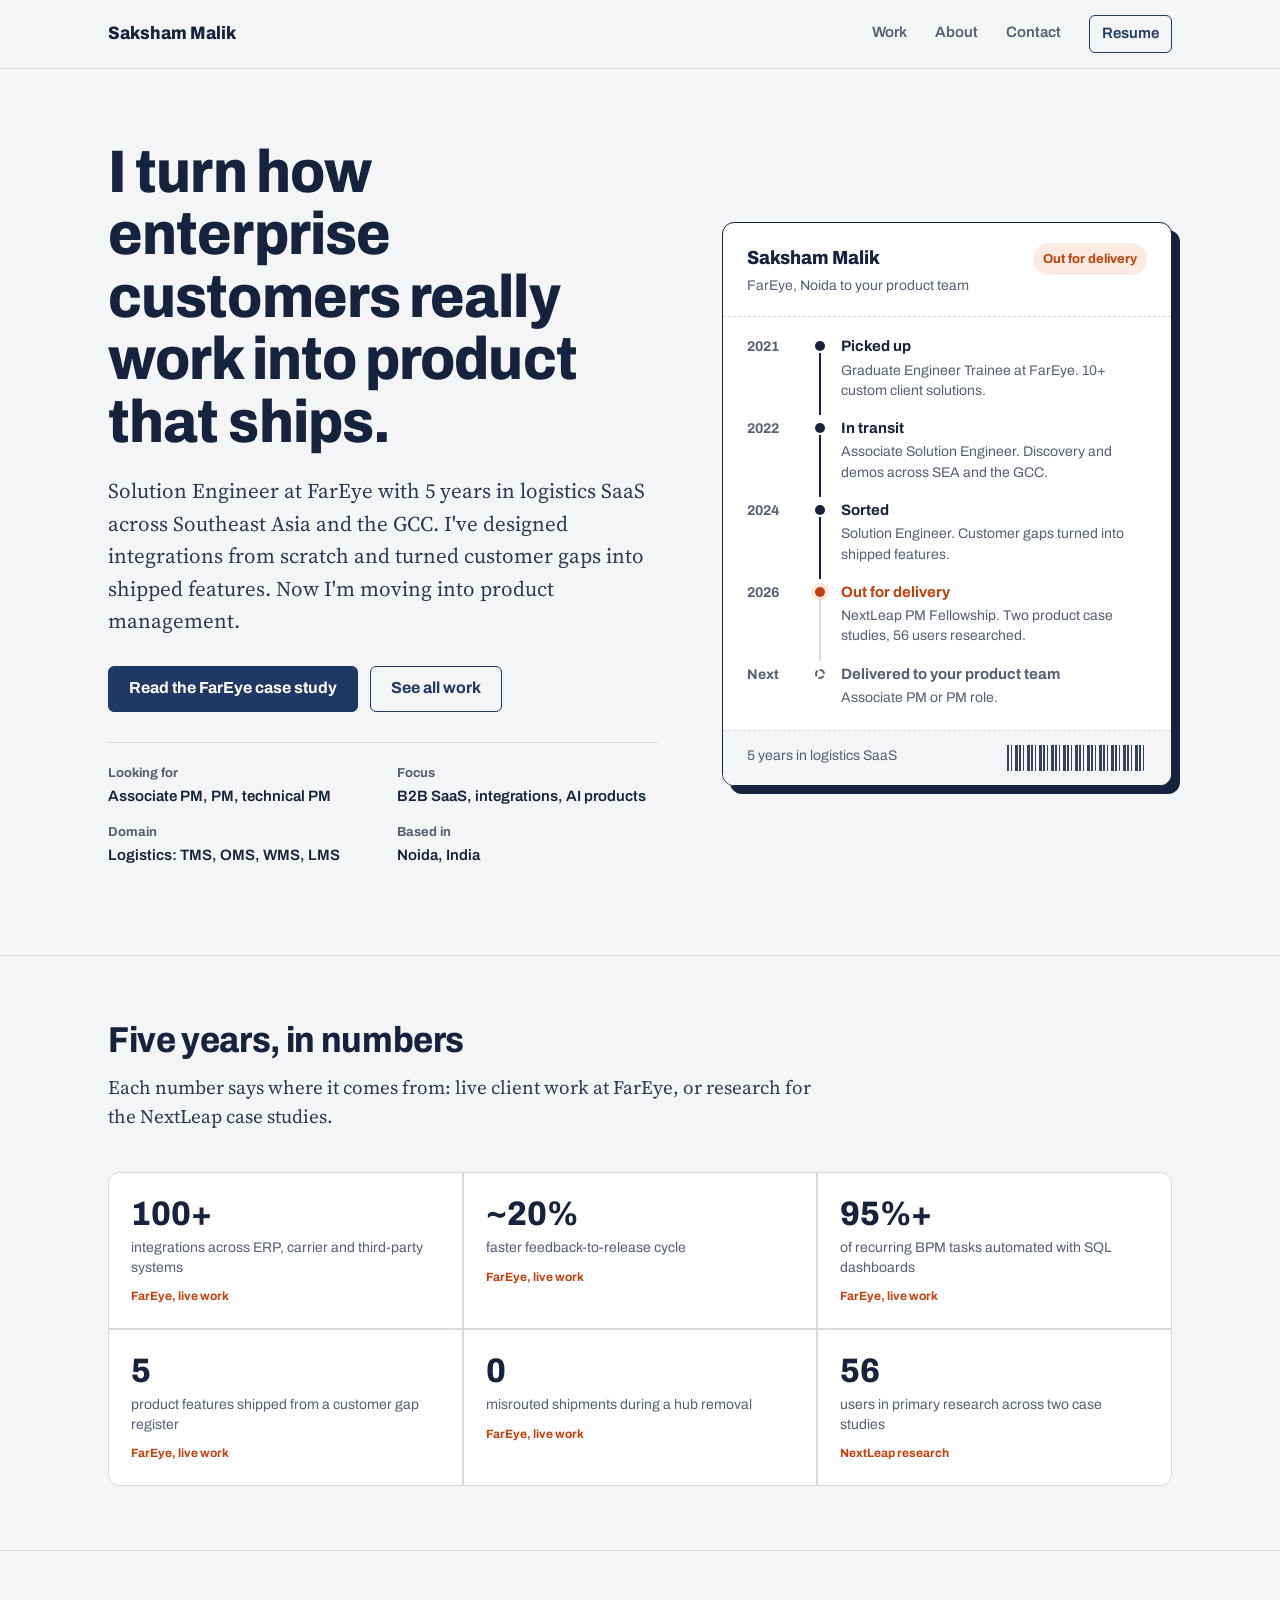
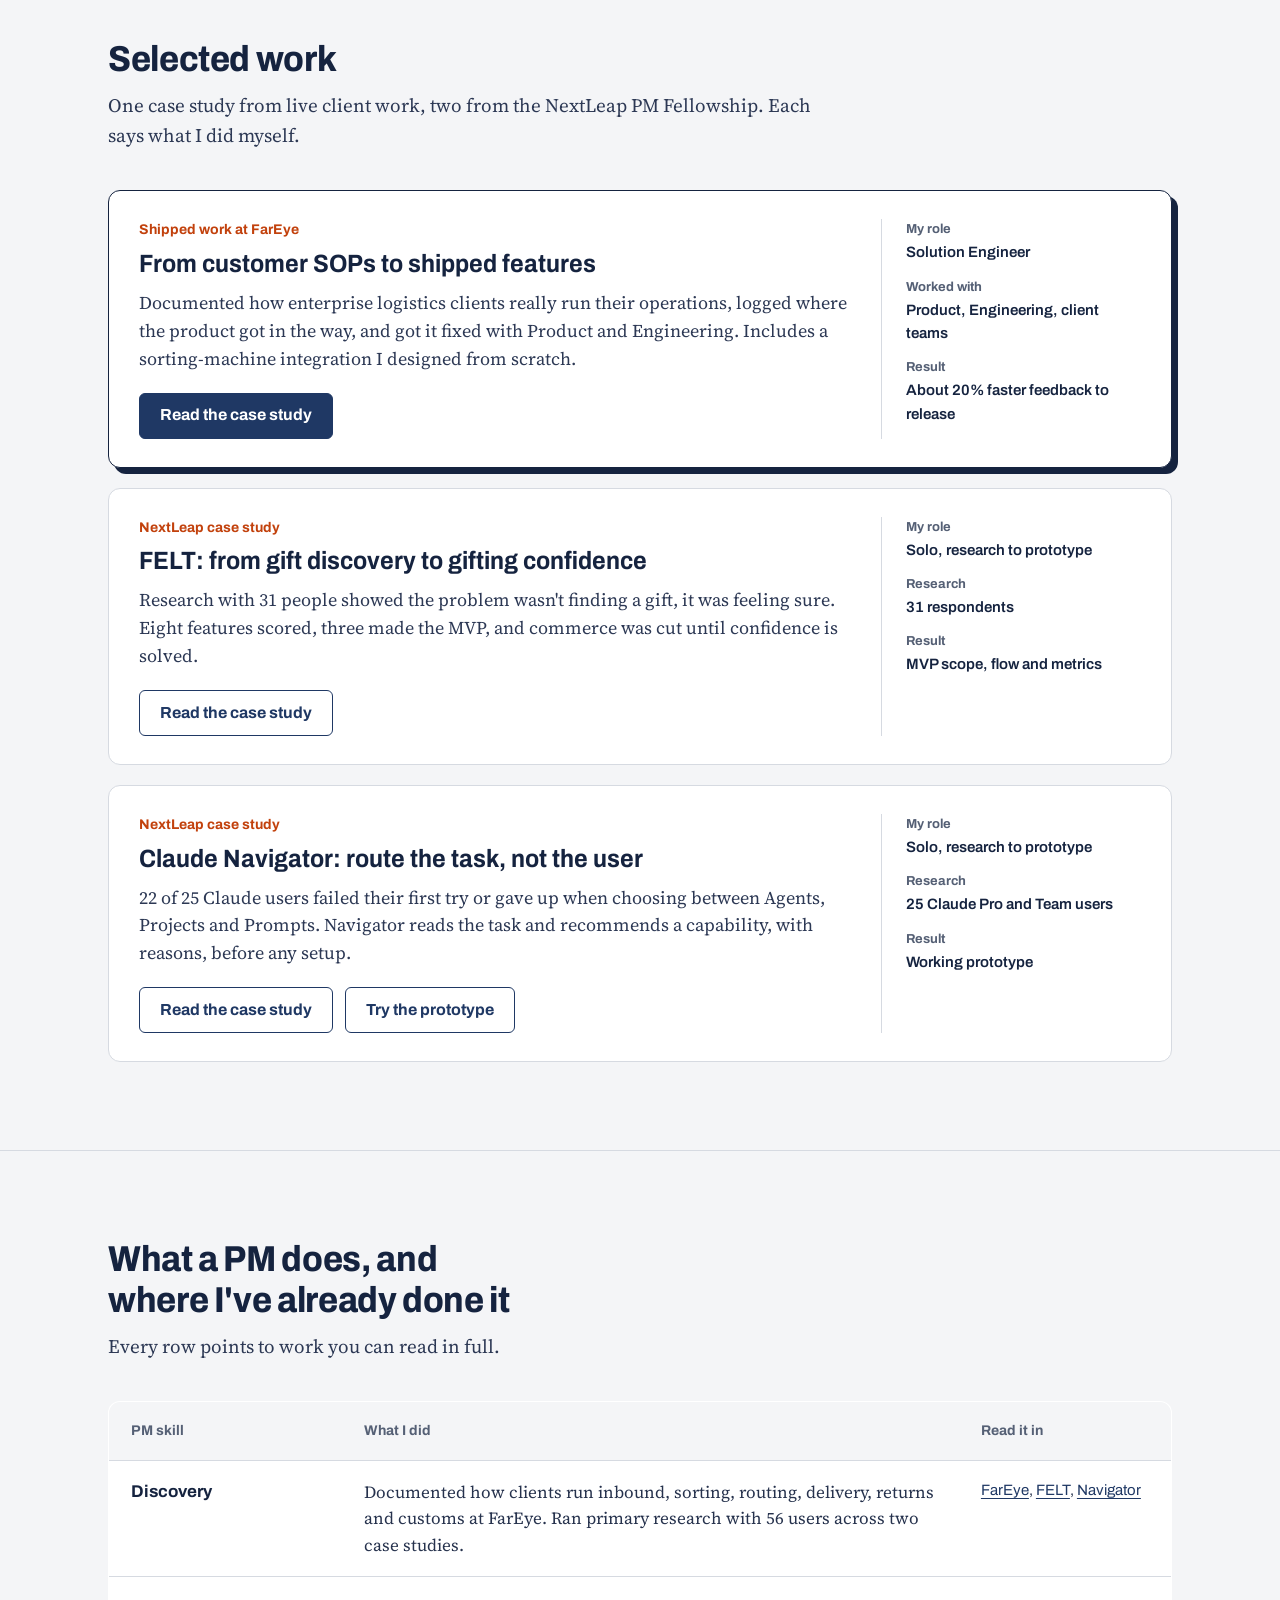
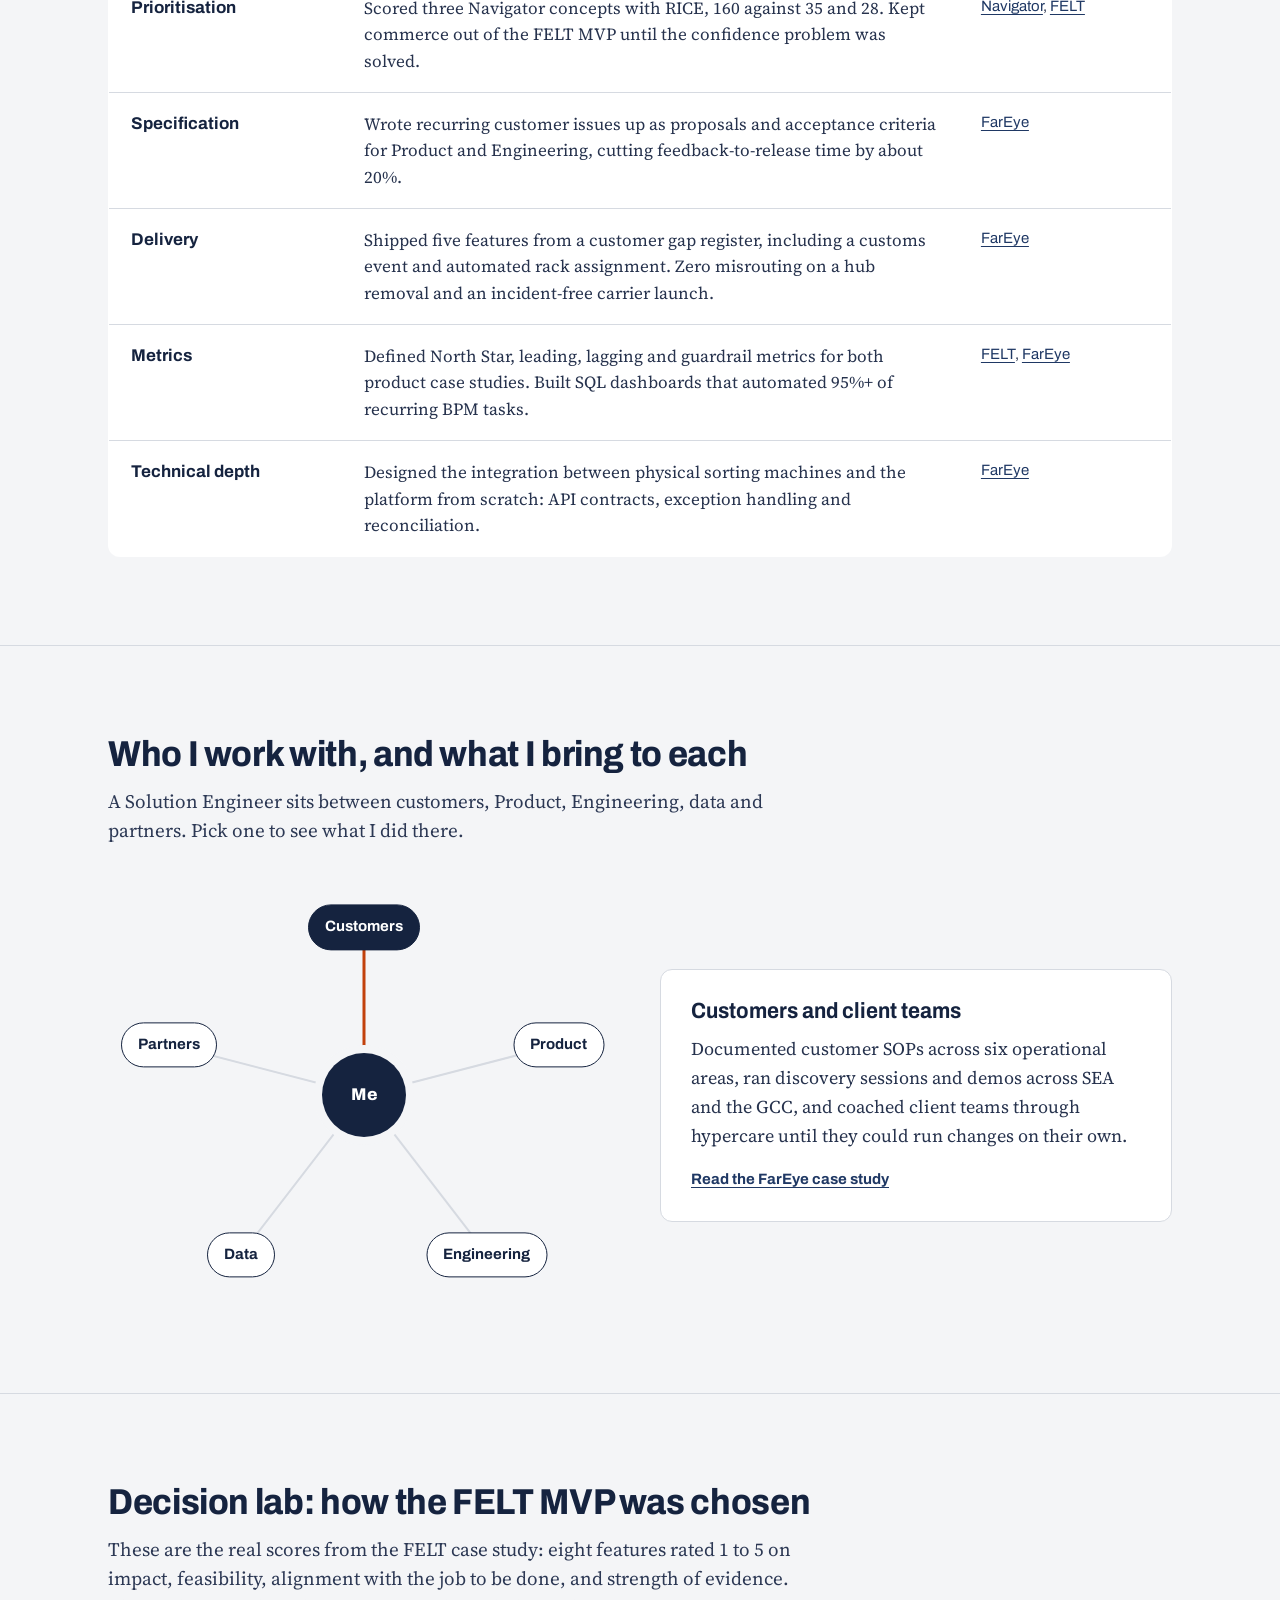
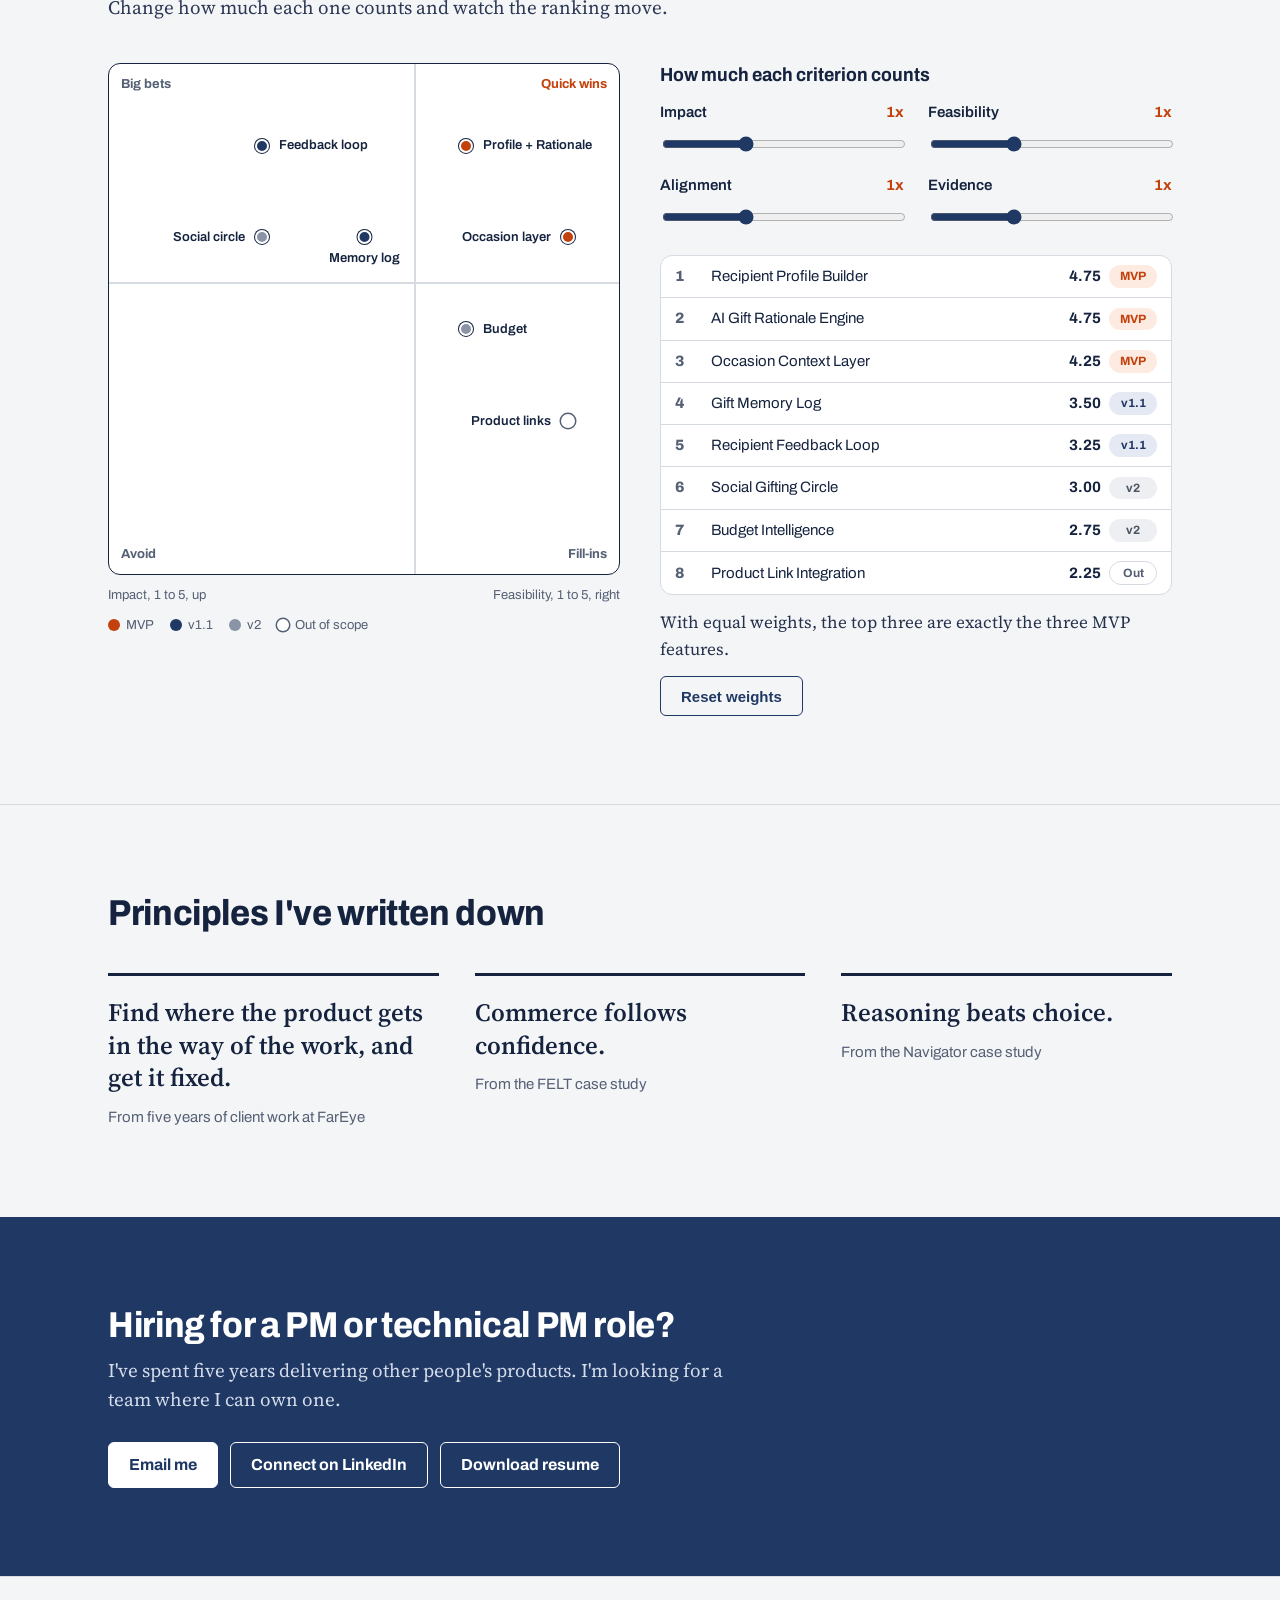
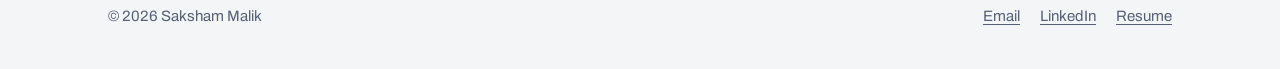
==== commit 1574634e: "Add numbers strip, who-I-work-with map, FELT decision lab, FarEye decision log, new resume Interacti" ====
--- a/index.html
+++ b/index.html
@@ -22,7 +22,12 @@
     <h1>I turn how enterprise customers really work into product that ships.</h1>
     <p class="lead">Solution Engineer at FarEye with 5 years in logistics SaaS across Southeast Asia and the GCC. I've designed integrations from scratch and turned customer gaps into shipped features. Now I'm moving into product management.</p>
     <div class="actions"><a class="btn primary" href="case-study-03.html">Read the FarEye case study</a><a class="btn" href="work.html">See all work</a></div>
-    <p class="note">Open to Associate PM, PM and technical PM roles. Based in Noida, India.</p>
+    <dl class="facts">
+      <div><dt>Looking for</dt><dd>Associate PM, PM, technical PM</dd></div>
+      <div><dt>Focus</dt><dd>B2B SaaS, integrations, AI products</dd></div>
+      <div><dt>Domain</dt><dd>Logistics: TMS, OMS, WMS, LMS</dd></div>
+      <div><dt>Based in</dt><dd>Noida, India</dd></div>
+    </dl>
   </div>
 
   <aside class="tracking" aria-label="My career, shown as a shipment tracking timeline">
@@ -41,22 +46,16 @@
   </aside>
 </div></section>
 
-<section class="band"><div class="wrap">
-  <div class="section-head">
-    <h2>What a PM does, and where I've already done it</h2>
-    <p>Every row points to work you can read in full.</p>
-  </div>
-  <table class="proof">
-    <thead><tr><th scope="col">PM skill</th><th scope="col">What I did</th><th scope="col">Read it in</th></tr></thead>
-    <tbody>
-      <tr><th scope="row">Discovery</th><td>Documented how clients run inbound, sorting, routing, delivery, returns and customs at FarEye. Ran primary research with 56 users across two case studies.</td><td class="where"><a href="case-study-03.html">FarEye</a>, <a href="case-study-01.html">FELT</a>, <a href="case-study-02.html">Navigator</a></td></tr>
-      <tr><th scope="row">Prioritisation</th><td>Scored three Navigator concepts with RICE, 160 against 35 and 28. Kept commerce out of the FELT MVP until the confidence problem was solved.</td><td class="where"><a href="case-study-02.html">Navigator</a>, <a href="case-study-01.html">FELT</a></td></tr>
-      <tr><th scope="row">Specification</th><td>Wrote recurring customer issues up as proposals and acceptance criteria for Product and Engineering, cutting feedback-to-release time by about 20%.</td><td class="where"><a href="case-study-03.html">FarEye</a></td></tr>
-      <tr><th scope="row">Delivery</th><td>Shipped a customs event, force majeure marking and automated rack assignment. Zero misrouting on a hub removal and an incident-free carrier launch.</td><td class="where"><a href="case-study-03.html">FarEye</a></td></tr>
-      <tr><th scope="row">Metrics</th><td>Defined North Star, leading, lagging and guardrail metrics for both product case studies. Built SQL dashboards that automated 95%+ of recurring reporting.</td><td class="where"><a href="case-study-01.html">FELT</a>, <a href="case-study-03.html">FarEye</a></td></tr>
-      <tr><th scope="row">Technical depth</th><td>Designed the integration between physical sorting machines and the platform from scratch: API contracts, exception handling and reconciliation.</td><td class="where"><a href="case-study-03.html">FarEye</a></td></tr>
-    </tbody>
-  </table>
+<section class="band tight"><div class="wrap">
+  <div class="section-head"><h2>Five years, in numbers</h2><p>Each number says where it comes from: live client work at FarEye, or research for the NextLeap case studies.</p></div>
+  <div class="figures six">
+    <div><strong>100+</strong><span>integrations across ERP, carrier and third-party systems</span><em>FarEye, live work</em></div>
+    <div><strong>~20%</strong><span>faster feedback-to-release cycle</span><em>FarEye, live work</em></div>
+    <div><strong>95%+</strong><span>of recurring BPM tasks automated with SQL dashboards</span><em>FarEye, live work</em></div>
+    <div><strong>5</strong><span>product features shipped from a customer gap register</span><em>FarEye, live work</em></div>
+    <div><strong>0</strong><span>misrouted shipments during a hub removal</span><em>FarEye, live work</em></div>
+    <div><strong>56</strong><span>users in primary research across two case studies</span><em>NextLeap research</em></div>
+  </div>
 </div></section>
 
 <section class="band"><div class="wrap">
@@ -108,6 +107,100 @@
 </div></section>
 
 <section class="band"><div class="wrap">
+  <div class="section-head">
+    <h2>What a PM does, and where I've already done it</h2>
+    <p>Every row points to work you can read in full.</p>
+  </div>
+  <table class="proof">
+    <thead><tr><th scope="col">PM skill</th><th scope="col">What I did</th><th scope="col">Read it in</th></tr></thead>
+    <tbody>
+      <tr><th scope="row">Discovery</th><td>Documented how clients run inbound, sorting, routing, delivery, returns and customs at FarEye. Ran primary research with 56 users across two case studies.</td><td class="where"><a href="case-study-03.html">FarEye</a>, <a href="case-study-01.html">FELT</a>, <a href="case-study-02.html">Navigator</a></td></tr>
+      <tr><th scope="row">Prioritisation</th><td>Scored three Navigator concepts with RICE, 160 against 35 and 28. Kept commerce out of the FELT MVP until the confidence problem was solved.</td><td class="where"><a href="case-study-02.html">Navigator</a>, <a href="case-study-01.html">FELT</a></td></tr>
+      <tr><th scope="row">Specification</th><td>Wrote recurring customer issues up as proposals and acceptance criteria for Product and Engineering, cutting feedback-to-release time by about 20%.</td><td class="where"><a href="case-study-03.html">FarEye</a></td></tr>
+      <tr><th scope="row">Delivery</th><td>Shipped five features from a customer gap register, including a customs event and automated rack assignment. Zero misrouting on a hub removal and an incident-free carrier launch.</td><td class="where"><a href="case-study-03.html">FarEye</a></td></tr>
+      <tr><th scope="row">Metrics</th><td>Defined North Star, leading, lagging and guardrail metrics for both product case studies. Built SQL dashboards that automated 95%+ of recurring BPM tasks.</td><td class="where"><a href="case-study-01.html">FELT</a>, <a href="case-study-03.html">FarEye</a></td></tr>
+      <tr><th scope="row">Technical depth</th><td>Designed the integration between physical sorting machines and the platform from scratch: API contracts, exception handling and reconciliation.</td><td class="where"><a href="case-study-03.html">FarEye</a></td></tr>
+    </tbody>
+  </table>
+</div></section>
+
+<section class="band"><div class="wrap">
+  <div class="section-head">
+    <h2>Who I work with, and what I bring to each</h2>
+    <p>A Solution Engineer sits between customers, Product, Engineering, data and partners. Pick one to see what I did there.</p>
+  </div>
+  <div class="bridge">
+    <div class="bridge-map">
+      <svg class="bridge-lines" viewBox="0 0 100 100" preserveAspectRatio="none" aria-hidden="true">
+        <line data-for="customers" x1="50" y1="50" x2="50" y2="10"/>
+        <line data-for="product" x1="50" y1="50" x2="88" y2="38"/>
+        <line data-for="engineering" x1="50" y1="50" x2="74" y2="88"/>
+        <line data-for="data" x1="50" y1="50" x2="26" y2="88"/>
+        <line data-for="partners" x1="50" y1="50" x2="12" y2="38"/>
+      </svg>
+      <span class="bridge-hub">Me</span>
+      <button type="button" class="bridge-node" data-node="customers" style="left:50%;top:10%" aria-pressed="true">Customers</button>
+      <button type="button" class="bridge-node" data-node="product" style="left:88%;top:38%" aria-pressed="false">Product</button>
+      <button type="button" class="bridge-node" data-node="engineering" style="left:74%;top:88%" aria-pressed="false">Engineering</button>
+      <button type="button" class="bridge-node" data-node="data" style="left:26%;top:88%" aria-pressed="false">Data</button>
+      <button type="button" class="bridge-node" data-node="partners" style="left:12%;top:38%" aria-pressed="false">Partners</button>
+    </div>
+    <div class="bridge-panel" aria-live="polite">
+      <div class="bridge-detail" data-detail="customers"><h3>Customers and client teams</h3><p>Documented customer SOPs across six operational areas, ran discovery sessions and demos across SEA and the GCC, and coached client teams through hypercare until they could run changes on their own.</p></div>
+      <div class="bridge-detail" data-detail="product" hidden><h3>Product</h3><p>Turned recurring customer issues into proposals, acceptance criteria and roadmap input. Five features shipped from my gap register, and feedback-to-release time fell by about 20%.</p></div>
+      <div class="bridge-detail" data-detail="engineering" hidden><h3>Engineering</h3><p>Wrote API contracts and exception handling, designed the sorting-machine integration from scratch, and ran SIT, UAT, regression and load tests on live production data before go-live.</p></div>
+      <div class="bridge-detail" data-detail="data" hidden><h3>Data</h3><p>Built SQL dashboards on sort accuracy, routing efficiency, SLA and PUDO adoption that automated 95%+ of recurring BPM tasks, and used usage data to find order-flow drop-offs after a launch.</p></div>
+      <div class="bridge-detail" data-detail="partners" hidden><h3>Carriers and partner systems</h3><p>Delivered 100+ integrations across ERP, carrier and third-party systems, and unified domestic and international shipment journeys into one integration architecture.</p></div>
+      <a class="bridge-more" href="case-study-03.html">Read the FarEye case study</a>
+    </div>
+  </div>
+</div></section>
+
+<section class="band" id="decision-lab"><div class="wrap">
+  <div class="section-head">
+    <h2>Decision lab: how the FELT MVP was chosen</h2>
+    <p>These are the real scores from the FELT case study: eight features rated 1 to 5 on impact, feasibility, alignment with the job to be done, and strength of evidence. Change how much each one counts and watch the ranking move.</p>
+  </div>
+  <div class="lab">
+    <figure class="matrix-wrap">
+      <div class="matrix" role="img" aria-label="Eight FELT features plotted by feasibility and impact. Quick wins: Profile Builder, Rationale Engine, Occasion Context Layer. Big bets: Recipient Feedback Loop, Social Gifting Circle, Gift Memory Log. Fill-ins: Budget Intelligence, Product Link Integration.">
+        <span class="quad q-tl">Big bets</span><span class="quad q-tr">Quick wins</span><span class="quad q-bl">Avoid</span><span class="quad q-br">Fill-ins</span>
+        <span class="pt mvp" style="left:70%;top:16%"><i></i><b>Profile + Rationale</b></span>
+        <span class="pt mvp left" style="left:90%;top:34%"><i></i><b>Occasion layer</b></span>
+        <span class="pt v11 below" style="left:50%;top:34%"><i></i><b>Memory log</b></span>
+        <span class="pt v11" style="left:30%;top:16%"><i></i><b>Feedback loop</b></span>
+        <span class="pt v2 left" style="left:30%;top:34%"><i></i><b>Social circle</b></span>
+        <span class="pt v2" style="left:70%;top:52%"><i></i><b>Budget</b></span>
+        <span class="pt out left" style="left:90%;top:70%"><i></i><b>Product links</b></span>
+      </div>
+      <figcaption><span class="axis-y">Impact, 1 to 5, up</span><span class="axis-x">Feasibility, 1 to 5, right</span></figcaption>
+      <ul class="legend"><li><i class="mvp"></i>MVP</li><li><i class="v11"></i>v1.1</li><li><i class="v2"></i>v2</li><li><i class="out"></i>Out of scope</li></ul>
+    </figure>
+    <div class="weights">
+      <h3>How much each criterion counts</h3>
+      <div class="sliders">
+        <label>Impact <output data-out="i">1x</output><input type="range" min="0" max="3" step="1" value="1" data-w="i"></label>
+        <label>Feasibility <output data-out="f">1x</output><input type="range" min="0" max="3" step="1" value="1" data-w="f"></label>
+        <label>Alignment <output data-out="a">1x</output><input type="range" min="0" max="3" step="1" value="1" data-w="a"></label>
+        <label>Evidence <output data-out="e">1x</output><input type="range" min="0" max="3" step="1" value="1" data-w="e"></label>
+      </div>
+      <ol class="ranking" aria-live="polite">
+        <li data-i="5" data-f="4" data-a="5" data-e="5"><span>Recipient Profile Builder</span><b>4.75</b><em class="mvp">MVP</em></li>
+        <li data-i="5" data-f="4" data-a="5" data-e="5"><span>AI Gift Rationale Engine</span><b>4.75</b><em class="mvp">MVP</em></li>
+        <li data-i="4" data-f="5" data-a="4" data-e="4"><span>Occasion Context Layer</span><b>4.25</b><em class="mvp">MVP</em></li>
+        <li data-i="4" data-f="3" data-a="3" data-e="4"><span>Gift Memory Log</span><b>3.50</b><em class="v11">v1.1</em></li>
+        <li data-i="5" data-f="2" data-a="3" data-e="3"><span>Recipient Feedback Loop</span><b>3.25</b><em class="v11">v1.1</em></li>
+        <li data-i="4" data-f="2" data-a="3" data-e="3"><span>Social Gifting Circle</span><b>3.00</b><em class="v2">v2</em></li>
+        <li data-i="3" data-f="4" data-a="2" data-e="2"><span>Budget Intelligence</span><b>2.75</b><em class="v2">v2</em></li>
+        <li data-i="2" data-f="5" data-a="1" data-e="1"><span>Product Link Integration</span><b>2.25</b><em class="out">Out</em></li>
+      </ol>
+      <p class="lab-note" aria-live="polite">With equal weights, the top three are exactly the three MVP features.</p>
+      <button type="button" class="btn lab-reset">Reset weights</button>
+    </div>
+  </div>
+</div></section>
+
+<section class="band"><div class="wrap">
   <div class="section-head"><h2>Principles I've written down</h2></div>
   <div class="principles">
     <figure class="principle"><blockquote>Find where the product gets in the way of the work, and get it fixed.</blockquote><p>From five years of client work at FarEye</p></figure>
--- a/assets/styles.css
+++ b/assets/styles.css
@@ -96,6 +96,8 @@
 .event .mark:before{content:"";position:absolute;left:4px;top:6px;width:10px;height:10px;border-radius:50%;background:var(--ink)}
 .event .mark:after{content:"";position:absolute;left:8px;top:18px;bottom:-14px;width:2px;background:var(--line)}
 .event:last-child .mark:after{display:none}
+/* Legs already travelled are inked; the leg still ahead stays grey */
+.event:not(.current):not(.next) .mark:after{background:var(--ink)}
 .event .what b{display:block;font-size:15px}
 .event .what span{display:block;font-size:14px;color:var(--muted);line-height:1.45;margin-top:2px}
 .event.current .mark:before{background:var(--signal);box-shadow:0 0 0 4px var(--signal-soft)}
@@ -275,3 +277,140 @@
   .glance div:first-child{border-top:0}
   .principle blockquote{font-size:22px}
 }
+
+/* Motion
+   Kept to a few moments that carry meaning. Everything here is skipped for
+   visitors who ask their device for reduced motion. */
+
+/* Toc: the section being read */
+.toc a{border-left:2px solid transparent;padding-left:10px;margin-left:-12px;transition:color .2s,border-color .2s}
+.toc a.current{color:var(--ink);font-weight:700;border-left-color:var(--signal)}
+
+/* Pressable feel on the main controls */
+.btn{transition:background-color .15s,color .15s,transform .1s}
+.btn:active{transform:translateY(1px)}
+.work-item{transition:border-color .2s,transform .15s,box-shadow .15s}
+.work-item:hover{border-color:var(--ink)}
+.work-item.lead-item:hover{transform:translate(2px,2px);box-shadow:4px 4px 0 var(--ink)}
+.pager a{transition:border-color .2s}
+
+@media (prefers-reduced-motion:no-preference){
+  html{scroll-behavior:smooth}
+  @view-transition{navigation:auto}
+  ::view-transition-old(root),::view-transition-new(root){animation-duration:.22s}
+
+  /* Tracking card, in order: events arrive, travelled legs fill in,
+     the current stop pulses, then the barcode is scanned */
+  .event:not(.current):not(.next) .mark:after{background:var(--line);background-image:linear-gradient(var(--ink),var(--ink));background-repeat:no-repeat;background-size:2px 0%;animation:leg .35s ease-out forwards}
+  .event:nth-child(1) .mark:after{animation-delay:.4s}
+  .event:nth-child(2) .mark:after{animation-delay:.6s}
+  .event:nth-child(3) .mark:after{animation-delay:.8s}
+  @keyframes leg{to{background-size:2px 100%}}
+  .event.current .mark:before{animation:ping 1.4s ease-out 1.2s 3}
+  @keyframes ping{0%{box-shadow:0 0 0 0 rgba(194,65,12,.45)}70%{box-shadow:0 0 0 10px rgba(194,65,12,0)}100%{box-shadow:0 0 0 4px var(--signal-soft)}}
+  .barcode{position:relative;overflow:hidden}
+  .barcode:after{content:"";position:absolute;top:-2px;bottom:-2px;left:-4px;width:3px;background:var(--signal);box-shadow:0 0 8px var(--signal);opacity:0;animation:scan 1s ease-in-out 1.5s 1 forwards}
+  @keyframes scan{0%{left:-4px;opacity:1}90%{opacity:1}100%{left:100%;opacity:0}}
+  .status-pill{animation:stamp .35s ease-out 1.1s both}
+  @keyframes stamp{0%{transform:scale(1.25);opacity:0}100%{transform:none;opacity:1}}
+
+  /* Flow steps light up in order the first time they scroll into view */
+  .flow.armed li{opacity:.35;transition:opacity .35s ease-out}
+  .flow.armed li:before{transition:color .35s}
+  .flow.armed.lit li{opacity:1}
+  .flow.armed.lit li:nth-child(2){transition-delay:.12s}
+  .flow.armed.lit li:nth-child(3){transition-delay:.24s}
+  .flow.armed.lit li:nth-child(4){transition-delay:.36s}
+  .flow.armed.lit li:nth-child(5){transition-delay:.48s}
+}
+
+/* Hero quick facts */
+.facts{display:grid;grid-template-columns:repeat(2,minmax(0,1fr));gap:14px 28px;margin:30px 0 0;padding-top:20px;border-top:1px solid var(--line);max-width:34em}
+.facts dt{font-size:13px;font-weight:700;color:var(--muted)}
+.facts dd{margin:2px 0 0;font-size:15px;font-weight:600}
+
+/* Numbers strip */
+.figures.six{grid-template-columns:repeat(3,minmax(0,1fr));margin-top:0}
+.figures.six div{padding:22px}
+.figures.six strong{font-size:34px}
+.figures em{display:block;margin-top:10px;font-style:normal;font-size:12px;font-weight:700;color:var(--signal)}
+
+/* Who I work with */
+.bridge{display:grid;grid-template-columns:minmax(0,1fr) minmax(0,1fr);gap:40px;align-items:center}
+.bridge-map{position:relative;aspect-ratio:1/0.82;max-width:520px;width:100%;margin:0 auto}
+.bridge-lines{position:absolute;inset:0;width:100%;height:100%;overflow:visible}
+.bridge-lines line{stroke:var(--line);stroke-width:2;vector-effect:non-scaling-stroke;transition:stroke .25s}
+.bridge-lines line.on{stroke:var(--signal);stroke-width:3}
+.bridge-hub{position:absolute;left:50%;top:50%;transform:translate(-50%,-50%);width:84px;height:84px;border-radius:50%;background:var(--ink);color:#fff;display:grid;place-items:center;font-weight:800;font-size:17px;box-shadow:0 0 0 8px var(--paper)}
+.bridge-node{position:absolute;transform:translate(-50%,-50%);font:inherit;font-weight:700;font-size:15px;color:var(--ink);background:var(--surface);border:1.5px solid var(--ink);border-radius:999px;padding:10px 16px;min-height:44px;cursor:pointer;white-space:nowrap;transition:background-color .2s,color .2s,box-shadow .2s}
+.bridge-node:hover{box-shadow:3px 3px 0 var(--ink)}
+.bridge-node[aria-pressed="true"]{background:var(--ink);color:#fff}
+.bridge-panel{background:var(--surface);border:1px solid var(--line);border-radius:var(--r-md);padding:28px 30px;min-height:220px}
+.bridge-panel h3{font-size:22px;margin-bottom:10px}
+.bridge-panel p{font-family:var(--serif);font-size:18px;line-height:1.6;color:#26324D}
+.bridge-more{display:inline-block;margin-top:18px;font-weight:700;font-size:15px}
+
+/* Decision lab */
+.lab{display:grid;grid-template-columns:minmax(0,1fr) minmax(0,1fr);gap:40px;align-items:start}
+.matrix-wrap{margin:0}
+.matrix{position:relative;aspect-ratio:1/1;background:var(--surface);border:1.5px solid var(--ink);border-radius:var(--r-md);overflow:hidden;
+  background-image:linear-gradient(var(--line),var(--line)),linear-gradient(var(--line),var(--line));
+  background-size:2px 100%,100% 2px;background-position:60% 0,0 43%;background-repeat:no-repeat}
+.quad{position:absolute;font-size:13px;font-weight:700;color:var(--muted)}
+.q-tl{left:12px;top:10px}.q-tr{right:12px;top:10px;color:var(--signal)}.q-bl{left:12px;bottom:10px}.q-br{right:12px;bottom:10px}
+.pt{position:absolute;display:flex;align-items:center;gap:6px;transform:translate(-7px,-50%);white-space:nowrap}
+.pt.left{flex-direction:row-reverse;transform:translate(calc(-100% + 7px),-50%)}
+.pt i{display:block;width:14px;height:14px;border-radius:50%;flex-shrink:0;border:2px solid var(--surface);box-shadow:0 0 0 1px var(--ink)}
+.pt b{font-size:13px;font-weight:600;color:var(--ink);background:rgba(255,255,255,.85);padding:1px 4px;border-radius:4px}
+.pt.mvp i,.legend .mvp{background:var(--signal)}
+.pt.v11 i,.legend .v11{background:var(--navy)}
+.pt.v2 i,.legend .v2{background:#8A94A6}
+.pt.out i,.legend .out{background:var(--surface);box-shadow:0 0 0 1.5px var(--muted)}
+.matrix-wrap figcaption{display:flex;justify-content:space-between;gap:12px;margin-top:10px;font-size:13px;color:var(--muted)}
+.legend{list-style:none;margin:10px 0 0;padding:0;display:flex;flex-wrap:wrap;gap:16px;font-size:13px;color:var(--muted)}
+.legend li{display:flex;align-items:center;gap:6px}
+.legend i{display:inline-block;width:12px;height:12px;border-radius:50%}
+.weights h3{font-size:19px;margin-bottom:14px}
+.sliders{display:grid;grid-template-columns:repeat(2,minmax(0,1fr));gap:14px 24px;margin-bottom:22px}
+.sliders label{display:grid;grid-template-columns:1fr auto;gap:4px 8px;font-size:15px;font-weight:600}
+.sliders output{font-variant-numeric:tabular-nums;color:var(--signal);font-weight:700}
+.sliders input{grid-column:1/-1;width:100%;accent-color:var(--navy);min-height:28px}
+.ranking{list-style:none;margin:0;padding:0;border:1px solid var(--line);border-radius:var(--r-md);overflow:hidden;background:var(--surface);counter-reset:rank}
+.ranking li{counter-increment:rank;display:grid;grid-template-columns:28px minmax(0,1fr) 46px 48px;gap:8px;align-items:center;padding:9px 14px;border-top:1px solid var(--line);font-size:15px}
+.ranking li:first-child{border-top:0}
+.ranking li:before{content:counter(rank);font-weight:800;color:var(--muted);font-variant-numeric:tabular-nums}
+.ranking b{text-align:right;font-variant-numeric:tabular-nums}
+.ranking em{font-style:normal;font-size:12px;font-weight:700;text-align:center;border-radius:999px;padding:2px 0}
+.ranking em.mvp{background:var(--signal-soft);color:var(--signal)}
+.ranking em.v11{background:#E4E9F3;color:var(--navy)}
+.ranking em.v2{background:#EDEFF2;color:#4B5563}
+.ranking em.out{border:1px solid var(--line);color:var(--muted)}
+.lab-note{margin-top:14px;font-family:var(--serif);font-size:17px;color:#26324D}
+.lab-reset{margin-top:14px;min-height:40px;font-size:15px}
+
+@media (max-width:900px){
+  .figures.six{grid-template-columns:repeat(2,minmax(0,1fr))}
+  .bridge,.lab{grid-template-columns:1fr}
+  .matrix-wrap{max-width:520px}
+}
+@media (max-width:520px){
+  .facts{grid-template-columns:1fr 1fr}
+  .figures.six strong{font-size:28px}
+  .bridge-map{aspect-ratio:1/1}
+  .bridge-node{font-size:14px;padding:8px 12px;min-height:40px}
+  .bridge-hub{width:64px;height:64px;font-size:15px}
+  .pt b{font-size:11.5px}
+  .sliders{grid-template-columns:1fr 1fr}
+}
+@media (prefers-reduced-motion:no-preference){
+  .ranking li{transition:background-color .3s}
+  .ranking li.moved{background:var(--signal-soft)}
+  .bridge-detail:not([hidden]){animation:fadein .25s ease-out}
+  @keyframes fadein{from{opacity:0;transform:translateY(4px)}to{opacity:1;transform:none}}
+}
+.pt.below{flex-direction:column;gap:3px;transform:translate(-50%,-7px)}
+@media (max-width:520px){
+  .pt b{white-space:normal;max-width:88px;line-height:1.15}
+  .pt.left b{text-align:right}
+  .pt.below b{text-align:center}
+}
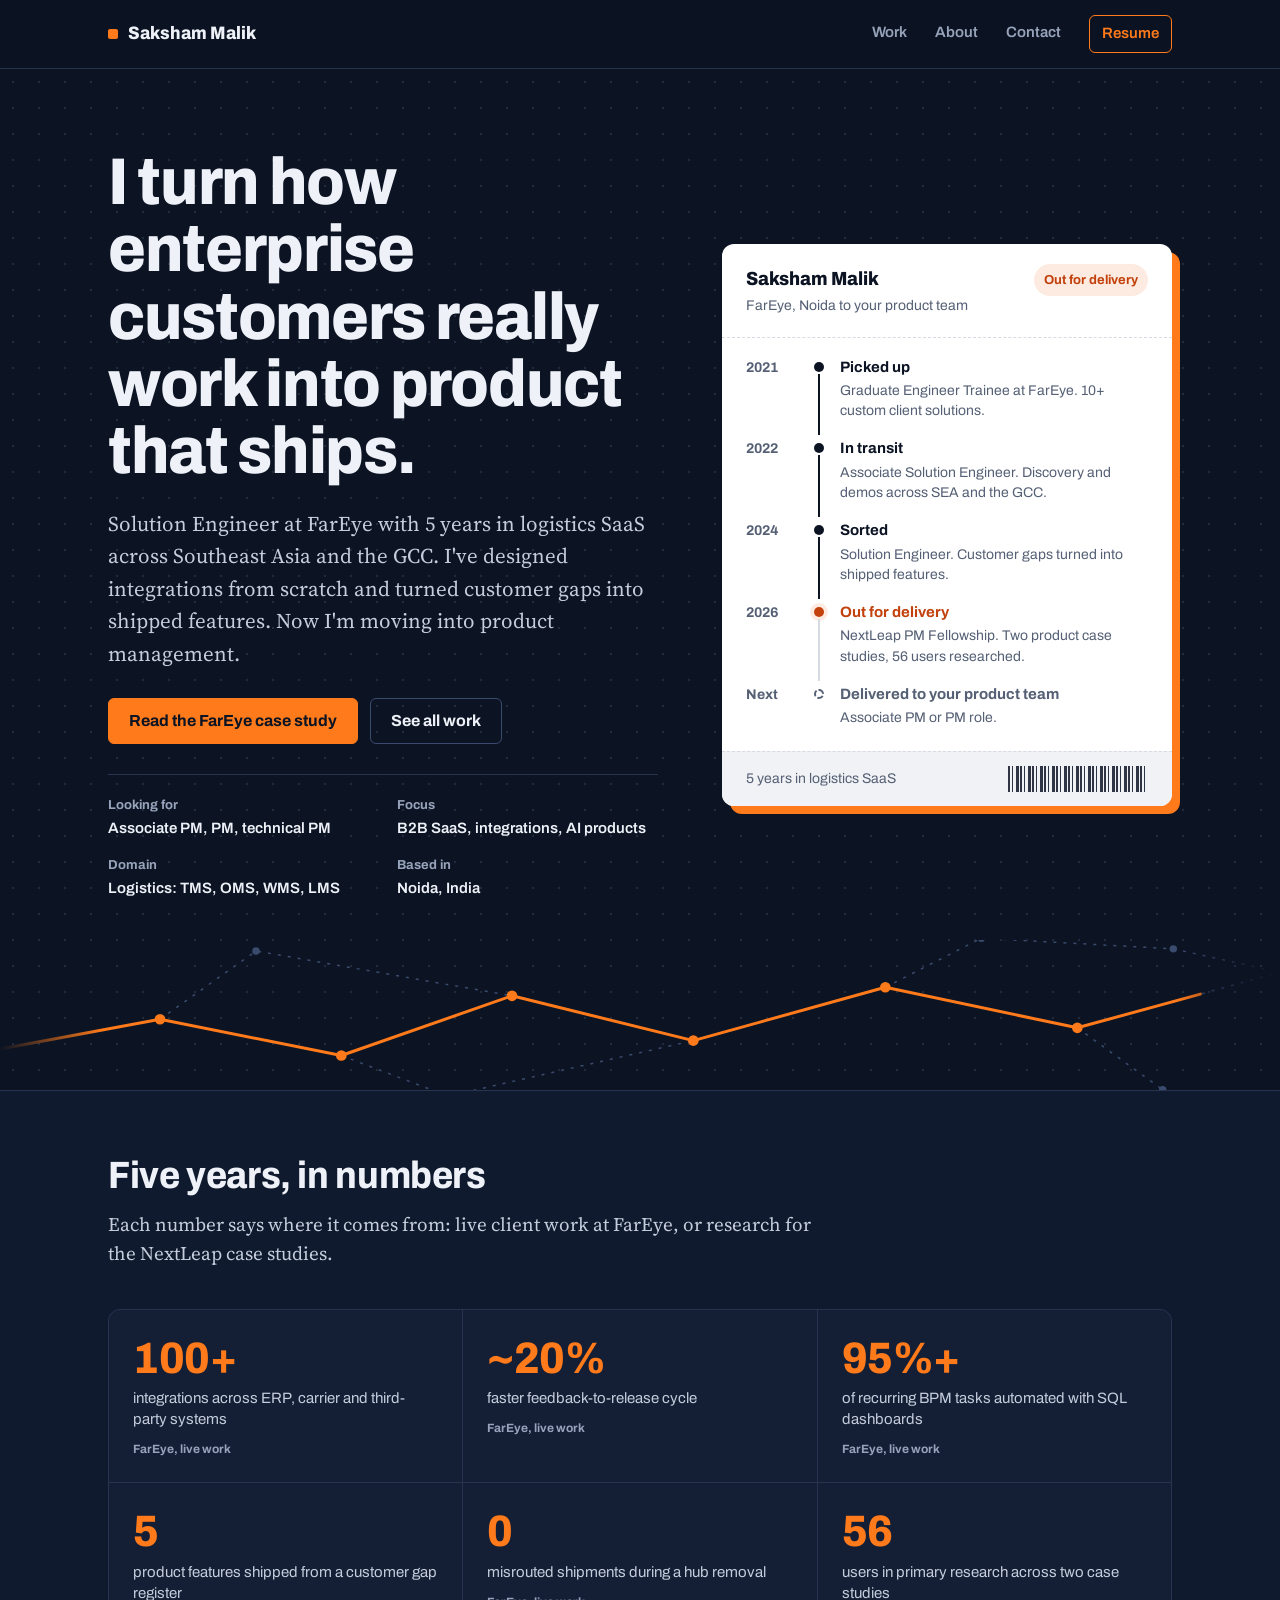
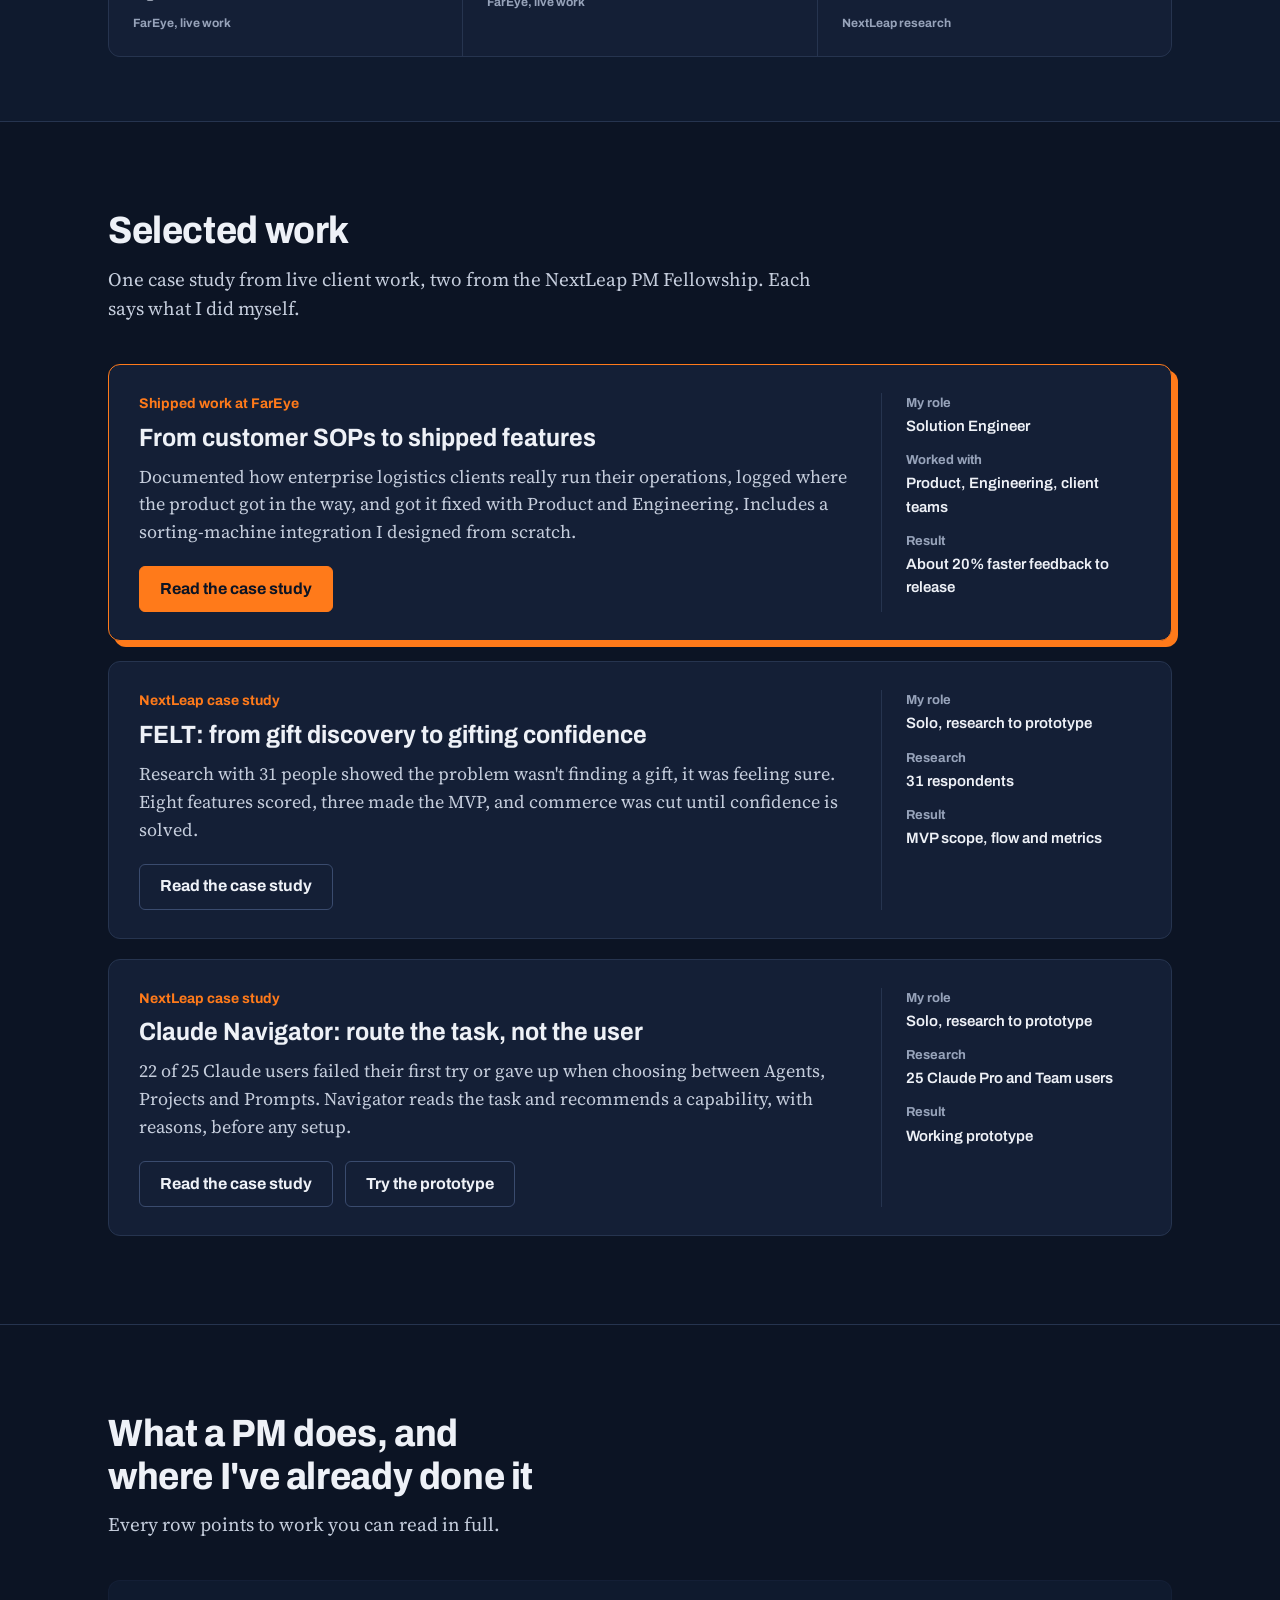
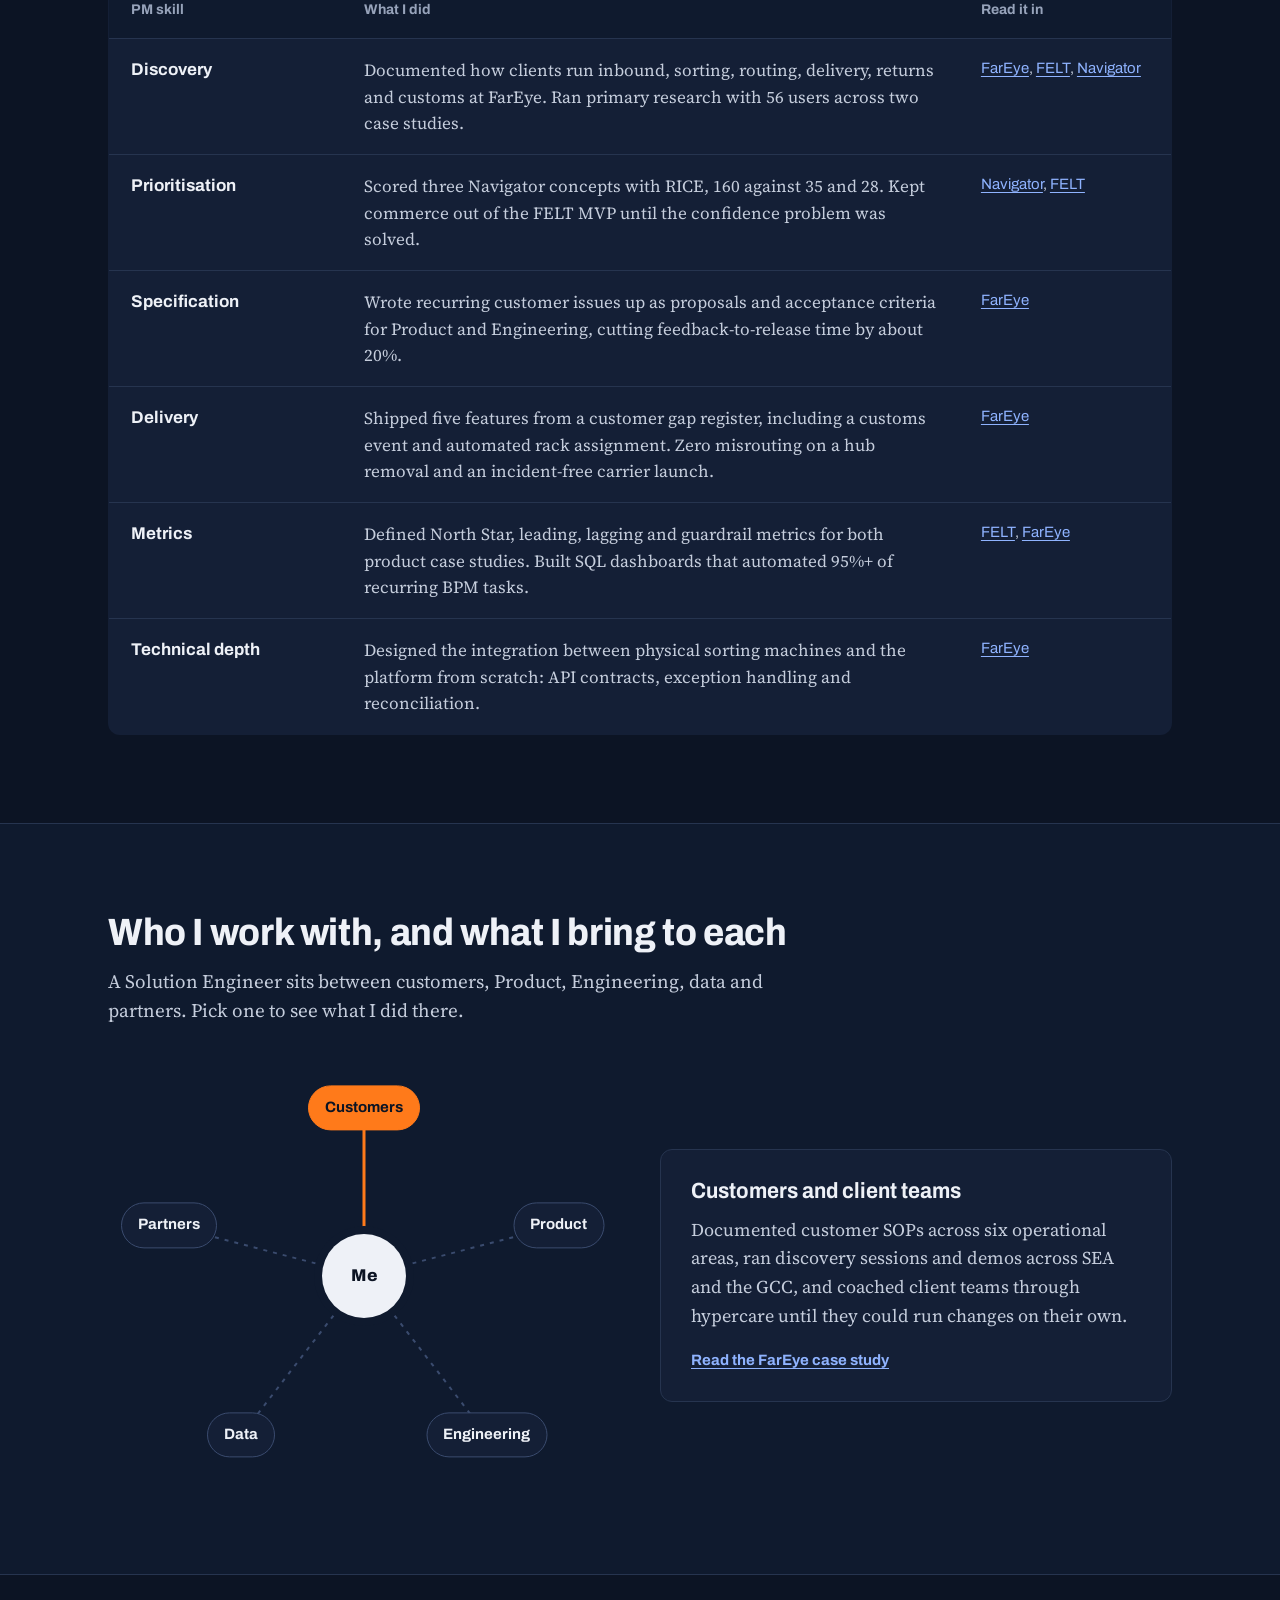
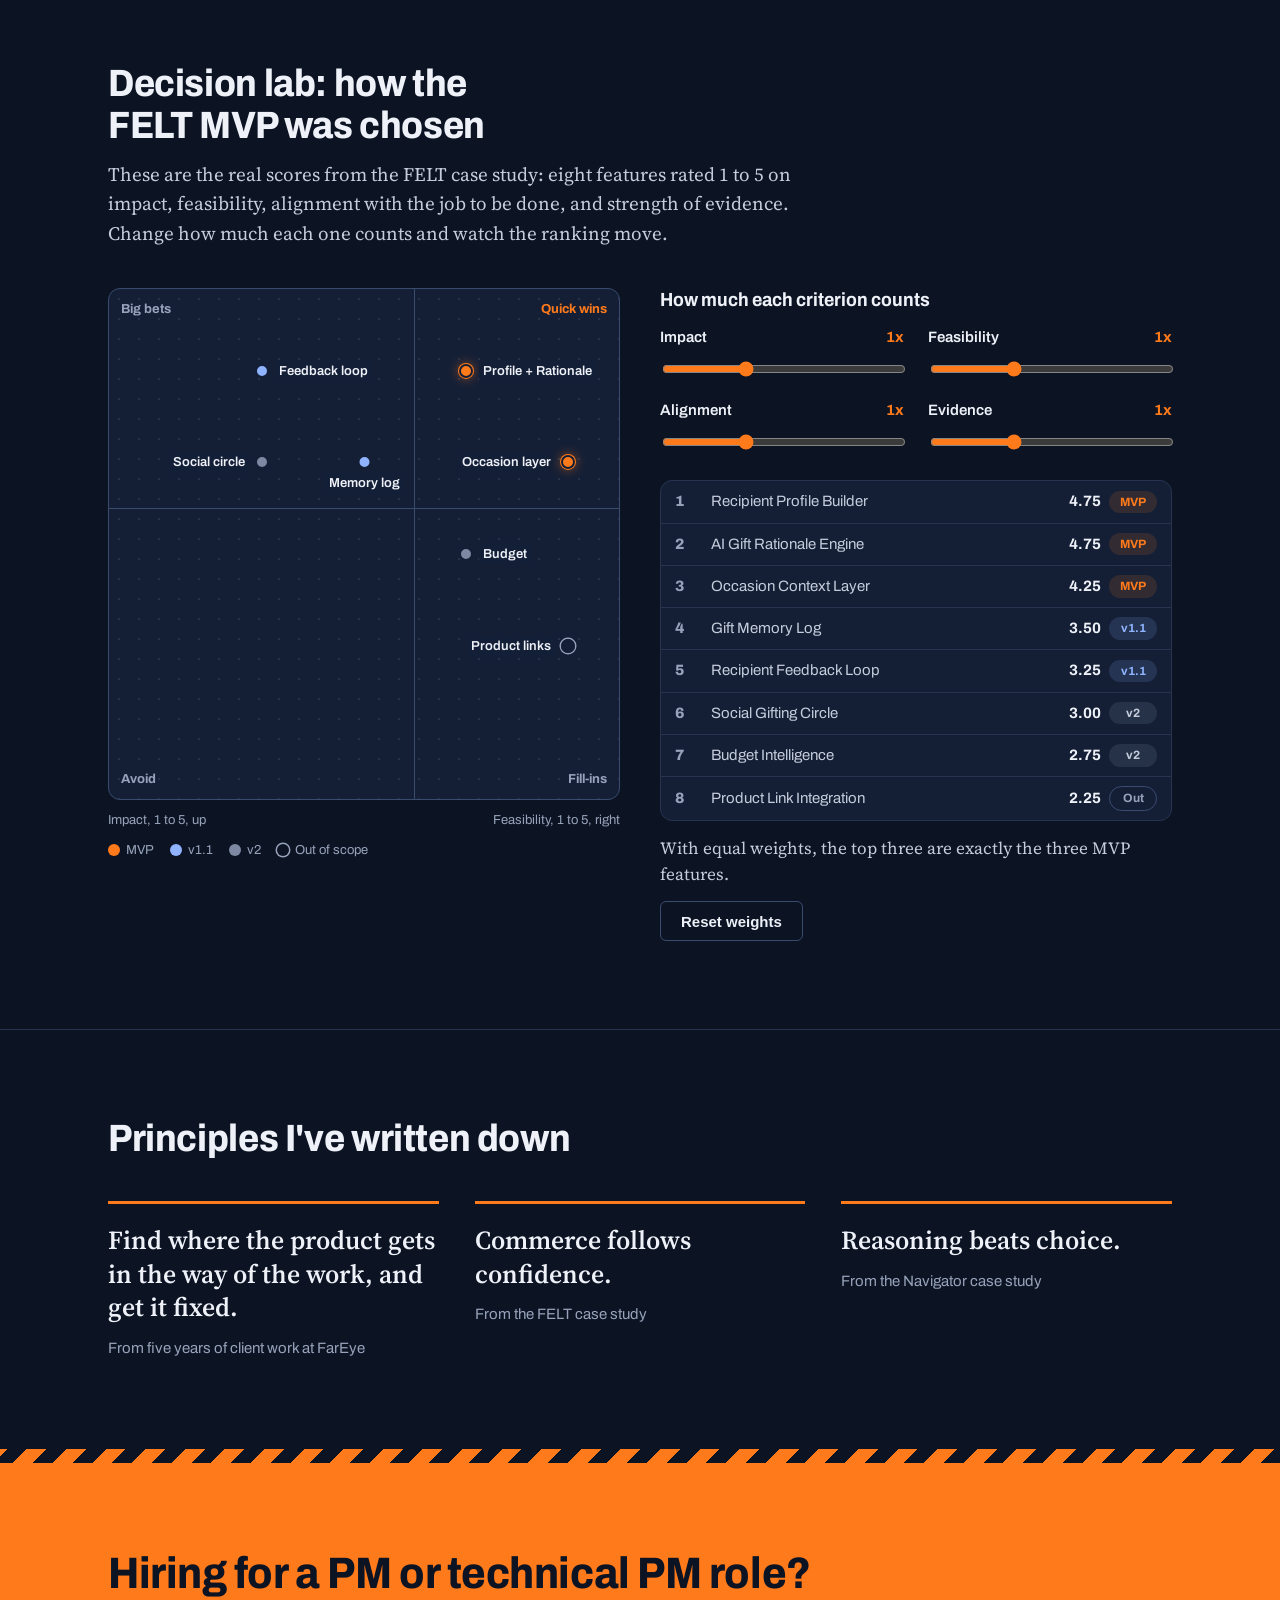
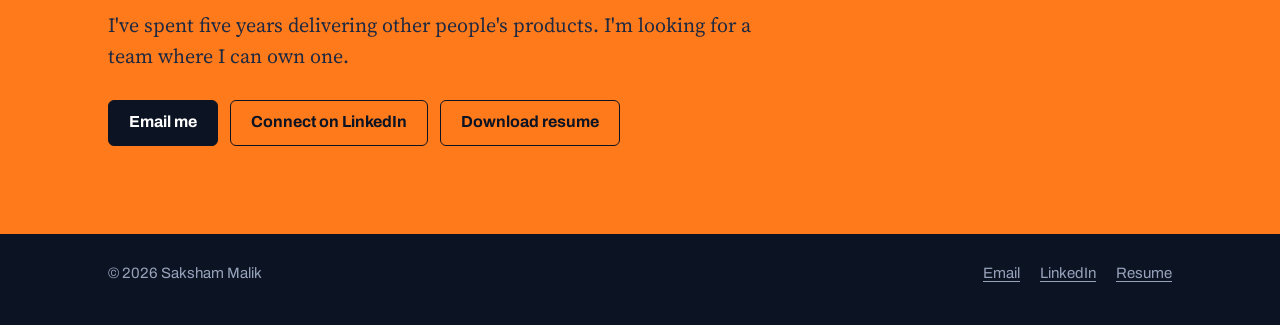
==== commit a82411a9: "Dark theme: night-shift navy with hi-vis orange, shipping-label tracking card, hero route strip, hi-" ====
--- a/index.html
+++ b/index.html
@@ -3,6 +3,7 @@
 <head>
 <meta charset="utf-8">
 <meta name="viewport" content="width=device-width,initial-scale=1">
+<meta name="theme-color" content="#0C1424">
 <title>Saksham Malik, Solution Engineer moving into product management</title>
 <meta name="description" content="Saksham Malik: 5 years in enterprise logistics SaaS at FarEye, shipped feature work and two product case studies. Open to Associate PM and PM roles.">
 <link rel="preload" href="assets/fonts/archivo-variable.woff2" as="font" type="font/woff2" crossorigin>
@@ -17,7 +18,20 @@
 </div></header>
 
 <main id="main">
-<section class="hero"><div class="wrap">
+<section class="hero">
+  <svg class="hero-map" viewBox="0 0 1200 160" preserveAspectRatio="xMidYMid slice" aria-hidden="true" focusable="false">
+    <g class="net">
+      <path d="M0 112 L150 84 L320 118 L480 62 L650 104 L830 54 L1010 92 L1200 40"/>
+      <path d="M150 84 L240 20 L480 62"/>
+      <path d="M320 118 L420 156 L650 104"/>
+      <path d="M830 54 L920 8 L1100 18 L1200 40"/>
+      <path d="M1010 92 L1090 150"/>
+    </g>
+    <g class="hubs"><circle cx="240" cy="20" r="3.5"/><circle cx="420" cy="156" r="3.5"/><circle cx="920" cy="8" r="3.5"/><circle cx="1100" cy="18" r="3.5"/><circle cx="1090" cy="150" r="3.5"/></g>
+    <path class="route" pathLength="1" d="M0 112 L150 84 L320 118 L480 62 L650 104 L830 54 L1010 92 L1200 40"/>
+    <g class="stops"><circle class="stop" cx="150" cy="84" r="5"/><circle class="stop" cx="320" cy="118" r="5"/><circle class="stop" cx="480" cy="62" r="5"/><circle class="stop" cx="650" cy="104" r="5"/><circle class="stop" cx="830" cy="54" r="5"/><circle class="stop" cx="1010" cy="92" r="5"/></g>
+  </svg>
+  <div class="wrap">
   <div>
     <h1>I turn how enterprise customers really work into product that ships.</h1>
     <p class="lead">Solution Engineer at FarEye with 5 years in logistics SaaS across Southeast Asia and the GCC. I've designed integrations from scratch and turned customer gaps into shipped features. Now I'm moving into product management.</p>
@@ -46,7 +60,7 @@
   </aside>
 </div></section>
 
-<section class="band tight"><div class="wrap">
+<section class="band tight alt"><div class="wrap">
   <div class="section-head"><h2>Five years, in numbers</h2><p>Each number says where it comes from: live client work at FarEye, or research for the NextLeap case studies.</p></div>
   <div class="figures six">
     <div><strong>100+</strong><span>integrations across ERP, carrier and third-party systems</span><em>FarEye, live work</em></div>
@@ -124,7 +138,7 @@
   </table>
 </div></section>
 
-<section class="band"><div class="wrap">
+<section class="band alt"><div class="wrap">
   <div class="section-head">
     <h2>Who I work with, and what I bring to each</h2>
     <p>A Solution Engineer sits between customers, Product, Engineering, data and partners. Pick one to see what I did there.</p>
--- a/assets/styles.css
+++ b/assets/styles.css
@@ -1,5 +1,6 @@
 /* Saksham Malik portfolio
-   Paper and navy ink, with one hi-vis signal colour borrowed from logistics.
+   Night shift at a sorting hub: deep navy, one hi-vis orange signal, and a
+   bright shipping label as the one light object on the page.
    Archivo for headings and interface text, Source Serif 4 for reading text.
    Both fonts are self-hosted under the SIL Open Font License (see assets/fonts). */
 
@@ -7,83 +8,105 @@
 @font-face{font-family:"Source Serif 4";src:url("fonts/source-serif-4-variable.woff2") format("woff2");font-weight:200 900;font-style:normal;font-display:swap}
 
 :root{
-  --paper:#F4F5F7;
-  --surface:#FFFFFF;
-  --ink:#15233F;
-  --navy:#1F3864;
-  --muted:#556075;
-  --line:#D6DAE1;
-  --signal:#C2410C;
-  --signal-soft:#FDEBE1;
-  --ok:#1F7A4D;
+  color-scheme:dark;
+  --bg:#0C1424;
+  --bg-2:#0F1A2E;
+  --surface:#141F36;
+  --surface-2:#1A2843;
+  --line:#26344F;
+  --line-2:#3A4B6E;
+  --text:#EEF1F7;
+  --text-2:#C5CDDC;
+  --muted:#97A3BA;
+  --hivis:#FF7A1A;
+  --hivis-hover:#FF9447;
+  --signal:var(--hivis);
+  --signal-soft:rgba(255,122,26,.13);
+  --on-signal:#0C1424;
+  --sky:#8FB3FF;
+  --ring:var(--bg);
   --sans:"Archivo",ui-sans-serif,system-ui,-apple-system,"Segoe UI",sans-serif;
   --serif:"Source Serif 4",Georgia,"Times New Roman",serif;
   --max:1120px;
-  --prose:680px;
   --r-sm:6px;
   --r-md:12px;
 }
 
 *{box-sizing:border-box}
-html{-webkit-text-size-adjust:100%;background:var(--paper)}
-body{margin:0;background:var(--paper);color:var(--ink);font-family:var(--sans);font-size:17px;line-height:1.55}
+html{-webkit-text-size-adjust:100%;background:var(--bg)}
+body{margin:0;background:var(--bg);color:var(--text);font-family:var(--sans);font-size:17px;line-height:1.55}
+::selection{background:var(--hivis);color:var(--on-signal)}
 img{max-width:100%;height:auto;display:block}
-a{color:var(--navy);text-decoration-thickness:1px;text-underline-offset:3px}
-a:hover{color:var(--signal)}
-:focus-visible{outline:3px solid var(--signal);outline-offset:3px;border-radius:2px}
+a{color:var(--sky);text-decoration-thickness:1px;text-underline-offset:3px}
+a:hover{color:var(--hivis)}
+:focus-visible{outline:3px solid var(--hivis);outline-offset:3px;border-radius:2px}
 .wrap{max-width:var(--max);margin:0 auto;padding:0 28px}
-.skip{position:absolute;left:-999px;top:8px;background:var(--surface);padding:8px 12px;z-index:100}
+.skip{position:absolute;left:-999px;top:8px;background:var(--surface);color:var(--text);padding:8px 12px;z-index:100}
 .skip:focus{left:12px}
 
 /* Type */
-h1,h2,h3,h4{font-family:var(--sans);color:var(--ink);margin:0;font-stretch:92%}
+h1,h2,h3,h4{font-family:var(--sans);color:var(--text);margin:0;font-stretch:92%}
 h1,h2{text-wrap:balance}
-h1{font-size:clamp(38px,5vw,60px);line-height:1.04;font-weight:800;letter-spacing:-.015em}
-h2{font-size:clamp(27px,3vw,36px);line-height:1.12;font-weight:750;letter-spacing:-.01em}
+h1{font-size:clamp(40px,5.4vw,66px);line-height:1.02;font-weight:800;letter-spacing:-.02em}
+h2{font-size:clamp(27px,3vw,38px);line-height:1.12;font-weight:750;letter-spacing:-.01em}
 h3{font-size:21px;line-height:1.25;font-weight:700}
 h4{font-size:17px;line-height:1.3;font-weight:700}
 p{margin:0}
-.lead{font-family:var(--serif);font-size:21px;line-height:1.55;color:#2C3854;max-width:36em}
-.prose p,.prose li{font-family:var(--serif);font-size:19px;line-height:1.65;color:#26324D}
+.lead{font-family:var(--serif);font-size:21px;line-height:1.55;color:var(--text-2);max-width:36em}
+.prose p,.prose li{font-family:var(--serif);font-size:19px;line-height:1.65;color:var(--text-2)}
+.prose b{color:var(--text)}
 .prose p+p{margin-top:14px}
-.small{font-size:15px;color:var(--muted)}
-.kicker{font-size:15px;font-weight:600;color:var(--muted);margin-bottom:10px}
+.kicker{font-size:15px;font-weight:700;color:var(--hivis);margin-bottom:10px}
 
 /* Header */
-.site-head{border-bottom:1px solid var(--line);background:var(--paper);position:sticky;top:0;z-index:20}
+.site-head{border-bottom:1px solid var(--line);background:rgba(12,20,36,.86);backdrop-filter:blur(10px);-webkit-backdrop-filter:blur(10px);position:sticky;top:0;z-index:20}
 .site-head .wrap{display:flex;align-items:center;justify-content:space-between;height:68px;gap:24px}
-.brand{font-weight:800;font-size:18px;color:var(--ink);text-decoration:none;font-stretch:92%}
-.brand:hover{color:var(--ink)}
+.brand{display:inline-flex;align-items:center;gap:10px;font-weight:800;font-size:18px;color:var(--text);text-decoration:none;font-stretch:92%}
+.brand:before{content:"";width:10px;height:10px;background:var(--hivis);border-radius:2px}
+.brand:hover{color:var(--text)}
 .navlinks{display:flex;align-items:center;gap:28px}
 .navlinks a{color:var(--muted);text-decoration:none;font-weight:600;font-size:15px;padding:6px 0;border-bottom:2px solid transparent}
-.navlinks a:hover{color:var(--ink)}
-.navlinks a.active{color:var(--ink);border-bottom-color:var(--signal)}
-.navlinks .resume-link{color:var(--navy);border:1px solid var(--navy);border-radius:var(--r-sm);padding:6px 12px}
-.navlinks .resume-link:hover{background:var(--navy);color:#fff}
-.menu-btn{display:none;font:inherit;font-weight:600;font-size:15px;color:var(--ink);background:none;border:1px solid var(--line);border-radius:var(--r-sm);padding:8px 14px;cursor:pointer}
+.navlinks a:hover{color:var(--text)}
+.navlinks a.active{color:var(--text);border-bottom-color:var(--hivis)}
+.navlinks .resume-link{color:var(--hivis);border:1.5px solid var(--hivis);border-radius:var(--r-sm);padding:6px 12px}
+.navlinks .resume-link:hover{background:var(--hivis);color:var(--on-signal)}
+.menu-btn{display:none;font:inherit;font-weight:600;font-size:15px;color:var(--text);background:none;border:1px solid var(--line-2);border-radius:var(--r-sm);padding:8px 14px;cursor:pointer}
 
 /* Buttons */
 .actions{display:flex;flex-wrap:wrap;gap:12px;margin-top:28px}
-.btn{display:inline-flex;align-items:center;min-height:46px;padding:0 20px;border-radius:var(--r-sm);font-weight:700;font-size:16px;text-decoration:none;border:1.5px solid var(--navy);color:var(--navy);background:transparent}
-.btn:hover{background:var(--surface);color:var(--navy)}
-.btn.primary{background:var(--navy);color:#fff}
-.btn.primary:hover{background:var(--ink);color:#fff}
+.btn{display:inline-flex;align-items:center;min-height:46px;padding:0 20px;border-radius:var(--r-sm);font-weight:700;font-size:16px;text-decoration:none;border:1.5px solid var(--line-2);color:var(--text);background:transparent}
+.btn:hover{border-color:var(--text);background:var(--surface);color:var(--text)}
+.btn.primary{background:var(--hivis);border-color:var(--hivis);color:var(--on-signal)}
+.btn.primary:hover{background:var(--hivis-hover);border-color:var(--hivis-hover);color:var(--on-signal)}
 
 /* Sections */
 .band{padding:88px 0;border-top:1px solid var(--line)}
 .band.tight{padding:64px 0}
+.band.alt{background:var(--bg-2);--ring:var(--bg-2)}
 .section-head{max-width:720px;margin-bottom:40px}
-.section-head p{margin-top:12px;font-family:var(--serif);font-size:19px;color:#2C3854}
-
-/* Hero */
-.hero{padding:72px 0 88px}
-.hero .wrap{display:grid;grid-template-columns:minmax(0,1.1fr) minmax(0,.9fr);gap:64px;align-items:center}
+.section-head p{margin-top:12px;font-family:var(--serif);font-size:19px;color:var(--text-2)}
+
+/* Hero: dot grid with a delivery route drawn across it */
+.hero{position:relative;overflow:hidden;padding:80px 0 190px;
+  background-image:radial-gradient(rgba(151,163,186,.16) 1px,transparent 1.5px);background-size:26px 26px}
+.hero .wrap{position:relative;z-index:1;display:grid;grid-template-columns:minmax(0,1.1fr) minmax(0,.9fr);gap:64px;align-items:center}
 .hero h1{max-width:13em}
 .hero .lead{margin-top:22px}
-.hero .note{margin-top:20px;font-size:15px;color:var(--muted)}
-
-/* The tracking card: the one bold element */
-.tracking{background:var(--surface);border:1.5px solid var(--ink);border-radius:var(--r-md);box-shadow:8px 8px 0 var(--ink);overflow:hidden}
+.hero-map{position:absolute;left:0;right:0;bottom:0;width:100%;height:150px;z-index:0;pointer-events:none;
+  -webkit-mask-image:linear-gradient(90deg,transparent,#000 8%,#000 92%,transparent);mask-image:linear-gradient(90deg,transparent,#000 8%,#000 92%,transparent)}
+.hero-map .net path{fill:none;stroke:var(--line-2);stroke-width:1.5;stroke-dasharray:3 7;vector-effect:non-scaling-stroke}
+.hero-map .route{fill:none;stroke:var(--hivis);stroke-width:3;stroke-linecap:round;stroke-linejoin:round;vector-effect:non-scaling-stroke}
+.hero-map circle{fill:var(--line-2)}
+.hero-map circle.stop{fill:var(--hivis)}
+
+/* Quick facts */
+.facts{display:grid;grid-template-columns:repeat(2,minmax(0,1fr));gap:14px 28px;margin:30px 0 0;padding-top:20px;border-top:1px solid var(--line);max-width:34em}
+.facts dt{font-size:13px;font-weight:700;color:var(--muted)}
+.facts dd{margin:2px 0 0;font-size:15px;font-weight:600;color:var(--text)}
+
+/* The tracking card: a bright shipping label on the dark page */
+.tracking{--text:#0C1424;--text-2:#2D3A52;--muted:#556075;--line:#D6DAE1;--signal:#C2410C;--signal-soft:#FDEBE1;--surface:#FFFFFF;--bg-2:#F1F2F5;
+  background:var(--surface);color:var(--text);border-radius:var(--r-md);box-shadow:8px 8px 0 var(--hivis);overflow:hidden}
 .tracking-head{display:flex;justify-content:space-between;align-items:flex-start;gap:16px;padding:20px 24px;border-bottom:1.5px dashed var(--line)}
 .tracking-head .who{font-weight:800;font-size:19px;font-stretch:92%}
 .tracking-head .route{font-size:14px;color:var(--muted);margin-top:2px}
@@ -93,42 +116,50 @@
 .event:last-child{padding-bottom:0}
 .event .when{font-size:14px;font-weight:700;color:var(--muted);font-variant-numeric:tabular-nums;padding-top:1px}
 .event .mark{position:relative}
-.event .mark:before{content:"";position:absolute;left:4px;top:6px;width:10px;height:10px;border-radius:50%;background:var(--ink)}
+.event .mark:before{content:"";position:absolute;left:4px;top:6px;width:10px;height:10px;border-radius:50%;background:var(--text)}
 .event .mark:after{content:"";position:absolute;left:8px;top:18px;bottom:-14px;width:2px;background:var(--line)}
 .event:last-child .mark:after{display:none}
-/* Legs already travelled are inked; the leg still ahead stays grey */
-.event:not(.current):not(.next) .mark:after{background:var(--ink)}
+.event:not(.current):not(.next) .mark:after{background:var(--text)}
 .event .what b{display:block;font-size:15px}
 .event .what span{display:block;font-size:14px;color:var(--muted);line-height:1.45;margin-top:2px}
 .event.current .mark:before{background:var(--signal);box-shadow:0 0 0 4px var(--signal-soft)}
 .event.current .what b{color:var(--signal)}
 .event.next .mark:before{background:var(--surface);border:2px dashed var(--muted);width:6px;height:6px}
 .event.next .what b{color:var(--muted)}
-.tracking-foot{display:flex;justify-content:space-between;gap:16px;padding:14px 24px;background:var(--paper);border-top:1.5px dashed var(--line);font-size:14px;color:var(--muted)}
-.barcode{height:26px;width:140px;background:repeating-linear-gradient(90deg,var(--ink) 0 2px,transparent 2px 4px,var(--ink) 4px 5px,transparent 5px 8px,var(--ink) 8px 11px,transparent 11px 12px);opacity:.85}
-@media (prefers-reduced-motion:no-preference){
-  .event{opacity:0;animation:arrive .45s ease-out forwards}
-  .event:nth-child(1){animation-delay:.15s}.event:nth-child(2){animation-delay:.35s}.event:nth-child(3){animation-delay:.55s}.event:nth-child(4){animation-delay:.75s}.event:nth-child(5){animation-delay:.95s}
-  @keyframes arrive{from{opacity:0;transform:translateY(6px)}to{opacity:1;transform:none}}
-}
-
-/* Proof table: PM competencies mapped to evidence */
+.tracking-foot{display:flex;justify-content:space-between;align-items:center;gap:16px;padding:14px 24px;background:var(--bg-2);border-top:1.5px dashed var(--line);font-size:14px;color:var(--muted)}
+.barcode{height:26px;width:140px;background:repeating-linear-gradient(90deg,var(--text) 0 2px,transparent 2px 4px,var(--text) 4px 5px,transparent 5px 8px,var(--text) 8px 11px,transparent 11px 12px);opacity:.85}
+
+/* Numbers */
+.figures{display:grid;grid-template-columns:repeat(4,minmax(0,1fr));gap:1px;background:var(--line);border:1px solid var(--line);border-radius:var(--r-md);overflow:hidden;margin-top:24px}
+.figures div{background:var(--surface);padding:18px}
+.figures strong{display:block;font-size:26px;font-weight:800;font-stretch:92%;font-variant-numeric:tabular-nums;line-height:1.1;color:var(--text)}
+.figures span{display:block;margin-top:6px;font-size:14px;color:var(--muted);line-height:1.4}
+.figures em{display:block;margin-top:10px;font-style:normal;font-size:12px;font-weight:700;color:var(--muted)}
+.figures.three{grid-template-columns:repeat(3,minmax(0,1fr))}
+.figures.six{grid-template-columns:repeat(3,minmax(0,1fr));margin-top:0}
+.figures.six div{padding:24px}
+.figures.six strong{font-size:44px;color:var(--hivis);letter-spacing:-.01em}
+.figures.six span{font-size:15px;color:var(--text-2)}
+
+/* Proof table */
 .proof{width:100%;border-collapse:collapse;background:var(--surface);border:1px solid var(--line);border-radius:var(--r-md);overflow:hidden}
 .proof th,.proof td{text-align:left;vertical-align:top;padding:18px 22px;border-top:1px solid var(--line)}
-.proof thead th{border-top:0;font-size:14px;font-weight:700;color:var(--muted);background:var(--paper)}
-.proof tbody th{font-size:17px;font-weight:700;width:22%}
-.proof td{font-family:var(--serif);font-size:17px;line-height:1.55;color:#26324D}
+.proof thead th{border-top:0;font-size:14px;font-weight:700;color:var(--muted);background:var(--bg-2)}
+.proof tbody th{font-size:17px;font-weight:700;width:22%;color:var(--text)}
+.proof tbody tr{transition:background-color .2s}
+.proof tbody tr:hover{background:var(--surface-2)}
+.proof td{font-family:var(--serif);font-size:17px;line-height:1.55;color:var(--text-2)}
 .proof td.where{font-family:var(--sans);font-size:15px;width:20%}
 
 /* Work list */
 .work-list{display:grid;gap:20px}
 .work-item{display:grid;grid-template-columns:minmax(0,1fr) 260px;gap:32px;background:var(--surface);border:1px solid var(--line);border-radius:var(--r-md);padding:28px 30px}
-.work-item.lead-item{border:1.5px solid var(--ink);box-shadow:6px 6px 0 var(--ink)}
-.work-item p.kind{font-family:var(--sans);font-size:14px;font-weight:700;color:var(--signal);margin:0 0 8px}
+.work-item.lead-item{border:1.5px solid var(--hivis);box-shadow:6px 6px 0 var(--hivis)}
+.work-item p.kind{font-family:var(--sans);font-size:14px;font-weight:700;color:var(--hivis);margin:0 0 8px}
 .work-item h3,.work-item .h3{font-size:25px;line-height:1.2;font-weight:700}
-.work-item h3 a,.work-item .h3 a{color:var(--ink);text-decoration:none}
-.work-item h3 a:hover,.work-item .h3 a:hover{color:var(--signal)}
-.work-item p{margin-top:10px;font-family:var(--serif);font-size:18px;color:#2C3854}
+.work-item h3 a,.work-item .h3 a{color:var(--text);text-decoration:none}
+.work-item h3 a:hover,.work-item .h3 a:hover{color:var(--hivis)}
+.work-item p{margin-top:10px;font-family:var(--serif);font-size:18px;color:var(--text-2)}
 .work-item dl{margin:0;display:grid;gap:12px;align-content:start;border-left:1px solid var(--line);padding-left:24px}
 .work-item dt{font-size:13px;font-weight:700;color:var(--muted)}
 .work-item dd{margin:2px 0 0;font-size:15px;font-weight:600}
@@ -136,22 +167,23 @@
 
 /* Principles */
 .principles{display:grid;grid-template-columns:repeat(3,minmax(0,1fr));gap:36px}
-.principle{margin:0;padding-top:20px;border-top:3px solid var(--ink)}
-.principle blockquote{margin:0;font-family:var(--serif);font-size:25px;line-height:1.3;color:var(--ink);font-weight:600}
+.principle{margin:0;padding-top:20px;border-top:3px solid var(--hivis)}
+.principle blockquote{margin:0;font-family:var(--serif);font-size:26px;line-height:1.3;color:var(--text);font-weight:600}
 .principle p{margin-top:12px;font-size:15px;color:var(--muted)}
 
-/* Contact band */
-.contact-band{background:var(--navy);color:#fff;border-top:0}
-.contact-band h2{color:#fff}
-.contact-band p{font-family:var(--serif);font-size:19px;color:#D5DCEB;margin-top:10px;max-width:34em}
-.contact-band .btn{border-color:#fff;color:#fff}
-.contact-band .btn:hover{background:#fff;color:var(--navy)}
-.contact-band .btn.primary{background:#fff;color:var(--navy)}
-.contact-band .btn.primary:hover{background:var(--signal-soft);color:var(--ink)}
-.contact-band a:focus-visible{outline-color:#fff}
-
-/* Page header for inner pages */
-.page-head{padding:64px 0 48px}
+/* Contact band: hi-vis, with a strip of warehouse floor tape */
+.contact-band{position:relative;background:var(--hivis);color:var(--on-signal);border-top:0;padding-top:100px}
+.contact-band:before{content:"";position:absolute;top:0;left:0;right:0;height:14px;background:repeating-linear-gradient(-45deg,var(--on-signal) 0 14px,var(--hivis) 14px 28px)}
+.contact-band h2{color:var(--on-signal);font-size:clamp(30px,3.6vw,44px)}
+.contact-band p{font-family:var(--serif);font-size:20px;color:#1F2A42;margin-top:12px;max-width:34em}
+.contact-band .btn{border-color:var(--on-signal);color:var(--on-signal)}
+.contact-band .btn:hover{background:var(--on-signal);color:var(--hivis)}
+.contact-band .btn.primary{background:var(--on-signal);border-color:var(--on-signal);color:#fff}
+.contact-band .btn.primary:hover{background:#1E2B47;color:#fff}
+.contact-band a:focus-visible{outline-color:var(--on-signal)}
+
+/* Inner page header */
+.page-head{padding:64px 0 48px;background-image:radial-gradient(rgba(151,163,186,.12) 1px,transparent 1.5px);background-size:26px 26px}
 .page-head .lead{margin-top:18px}
 .crumb{font-size:15px;font-weight:600;margin-bottom:18px;display:inline-block}
 
@@ -164,8 +196,9 @@
 .case-body{display:grid;grid-template-columns:200px minmax(0,1fr);gap:56px;padding:56px 0 88px;border-top:1px solid var(--line)}
 .toc{position:sticky;top:96px;align-self:start}
 .toc p{font-size:14px;font-weight:700;color:var(--muted);margin-bottom:8px}
-.toc a{display:block;padding:6px 0;font-size:15px;color:var(--muted);text-decoration:none}
-.toc a:hover{color:var(--ink)}
+.toc a{display:block;padding:6px 0 6px 10px;margin-left:-12px;font-size:15px;color:var(--muted);text-decoration:none;border-left:2px solid transparent;transition:color .2s,border-color .2s}
+.toc a:hover{color:var(--text)}
+.toc a.current{color:var(--text);font-weight:700;border-left-color:var(--hivis)}
 .case-content{max-width:760px}
 .case-content section{padding:0 0 56px;margin:0 0 56px;border-bottom:1px solid var(--line)}
 .case-content section:last-child{border-bottom:0;margin-bottom:0;padding-bottom:0}
@@ -173,31 +206,29 @@
 .case-content h3{margin:28px 0 10px}
 .case-content ul.prose{padding-left:22px;margin:14px 0 0}
 .case-content ul.prose li+li{margin-top:8px}
-.decision{margin:24px 0 0;padding:18px 22px;background:var(--signal-soft);border-radius:var(--r-sm)}
-.decision b{display:block;font-size:14px;color:var(--signal);margin-bottom:4px}
-.decision p{font-family:var(--serif);font-size:18px;line-height:1.55;color:var(--ink)}
-.figures{display:grid;grid-template-columns:repeat(4,minmax(0,1fr));gap:2px;background:var(--line);border:1px solid var(--line);border-radius:var(--r-md);overflow:hidden;margin-top:24px}
-.figures div{background:var(--surface);padding:18px}
-.figures strong{display:block;font-size:26px;font-weight:800;font-stretch:92%;font-variant-numeric:tabular-nums;line-height:1.1}
-.figures span{display:block;margin-top:6px;font-size:14px;color:var(--muted);line-height:1.4}
-.figures.three{grid-template-columns:repeat(3,minmax(0,1fr))}
-.data{width:100%;border-collapse:collapse;margin-top:20px;background:var(--surface);border:1px solid var(--line);border-radius:var(--r-md);overflow:hidden;font-size:15px}
+.case-content ul.prose li::marker{color:var(--hivis)}
+.decision{margin:24px 0 0;padding:18px 22px;background:var(--signal-soft);border-left:3px solid var(--hivis);border-radius:0 var(--r-sm) var(--r-sm) 0}
+.decision b{display:block;font-size:14px;color:var(--hivis);margin-bottom:4px}
+.decision p{font-family:var(--serif);font-size:18px;line-height:1.55;color:var(--text)}
+.data{width:100%;border-collapse:collapse;margin-top:20px;background:var(--surface);border:1px solid var(--line);border-radius:var(--r-md);overflow:hidden;font-size:15px;color:var(--text-2)}
 .data th,.data td{text-align:left;vertical-align:top;padding:12px 16px;border-top:1px solid var(--line)}
-.data thead th{border-top:0;background:var(--paper);font-weight:700;color:var(--muted);font-size:14px}
-.data td.num{font-variant-numeric:tabular-nums;font-weight:700;white-space:nowrap}
+.data td b{color:var(--text)}
+.data thead th{border-top:0;background:var(--bg-2);font-weight:700;color:var(--muted);font-size:14px}
+.data td.num{font-variant-numeric:tabular-nums;font-weight:700;white-space:nowrap;color:var(--text)}
 .data tr.chosen td{background:var(--signal-soft)}
+.data tr.chosen td:first-child{box-shadow:inset 3px 0 0 var(--hivis)}
 .table-scroll{overflow-x:auto}
 figure{margin:28px 0 0}
-figure img{border:1px solid var(--line);border-radius:var(--r-md);background:var(--surface)}
+figure img{border:1px solid var(--line-2);border-radius:var(--r-md);background:#fff}
 figcaption{margin-top:10px;font-size:14px;color:var(--muted)}
 .flow{list-style:none;margin:20px 0 0;padding:0;display:grid;gap:8px;counter-reset:step}
 .flow li{counter-increment:step;display:grid;grid-template-columns:34px minmax(0,1fr);gap:12px;align-items:start;background:var(--surface);border:1px solid var(--line);border-radius:var(--r-sm);padding:12px 16px;font-size:16px}
-.flow li:before{content:counter(step);font-weight:800;color:var(--signal);font-variant-numeric:tabular-nums}
+.flow li:before{content:counter(step);font-weight:800;color:var(--hivis);font-variant-numeric:tabular-nums}
 .flow li b{display:block}
 .flow li span{color:var(--muted);font-size:15px}
 .pager{display:grid;grid-template-columns:1fr 1fr;gap:16px;padding:0 0 88px}
-.pager a{display:block;background:var(--surface);border:1px solid var(--line);border-radius:var(--r-md);padding:20px 22px;text-decoration:none;color:var(--ink)}
-.pager a:hover{border-color:var(--ink)}
+.pager a{display:block;background:var(--surface);border:1px solid var(--line);border-radius:var(--r-md);padding:20px 22px;text-decoration:none;color:var(--text);transition:border-color .2s}
+.pager a:hover{border-color:var(--hivis);color:var(--text)}
 .pager small{display:block;font-size:14px;color:var(--muted)}
 .pager b{display:block;margin-top:4px;font-size:18px}
 .pager a.next{text-align:right}
@@ -205,30 +236,88 @@
 /* About */
 .timeline{list-style:none;margin:0;padding:0;border-top:1px solid var(--line)}
 .timeline li{display:grid;grid-template-columns:150px minmax(0,1fr);gap:24px;padding:22px 0;border-bottom:1px solid var(--line)}
-.timeline .when{font-weight:700;font-size:15px;color:var(--muted);font-variant-numeric:tabular-nums}
+.timeline .when{font-weight:700;font-size:15px;color:var(--hivis);font-variant-numeric:tabular-nums}
 .timeline h3{font-size:19px}
-.timeline p{margin-top:6px;font-family:var(--serif);font-size:17px;color:#2C3854}
+.timeline p{margin-top:6px;font-family:var(--serif);font-size:17px;color:var(--text-2)}
 .toolkit{display:grid;grid-template-columns:repeat(3,minmax(0,1fr));gap:32px}
-.toolkit h3{font-size:17px;margin-bottom:10px}
+.toolkit h3{font-size:17px;margin-bottom:10px;color:var(--hivis)}
 .toolkit ul{list-style:none;margin:0;padding:0}
-.toolkit li{padding:7px 0;border-top:1px solid var(--line);font-size:16px}
+.toolkit li{padding:8px 0;border-top:1px solid var(--line);font-size:16px;color:var(--text-2)}
 
 /* Contact page */
 .contact-list{display:grid;grid-template-columns:repeat(3,minmax(0,1fr));gap:20px}
 .contact-list > div{background:var(--surface);border:1px solid var(--line);border-radius:var(--r-md);padding:24px}
+.contact-list > div:first-child{border-color:var(--hivis);box-shadow:5px 5px 0 var(--hivis)}
 .contact-list h2{font-size:21px}
 .contact-list p{margin:8px 0 18px;font-size:16px;color:var(--muted);overflow-wrap:anywhere}
 .contact-list .actions{margin-top:0}
 
+/* Who I work with */
+.bridge{display:grid;grid-template-columns:minmax(0,1fr) minmax(0,1fr);gap:40px;align-items:center}
+.bridge-map{position:relative;aspect-ratio:1/0.82;max-width:520px;width:100%;margin:0 auto}
+.bridge-lines{position:absolute;inset:0;width:100%;height:100%;overflow:visible}
+.bridge-lines line{stroke:var(--line-2);stroke-width:2;stroke-dasharray:4 6;vector-effect:non-scaling-stroke;transition:stroke .25s}
+.bridge-lines line.on{stroke:var(--hivis);stroke-width:3;stroke-dasharray:none}
+.bridge-hub{position:absolute;left:50%;top:50%;transform:translate(-50%,-50%);width:84px;height:84px;border-radius:50%;background:var(--text);color:var(--bg);display:grid;place-items:center;font-weight:800;font-size:17px;box-shadow:0 0 0 8px var(--ring)}
+.bridge-node{position:absolute;transform:translate(-50%,-50%);font:inherit;font-weight:700;font-size:15px;color:var(--text);background:var(--surface);border:1.5px solid var(--line-2);border-radius:999px;padding:10px 16px;min-height:44px;cursor:pointer;white-space:nowrap;transition:background-color .2s,color .2s,border-color .2s}
+.bridge-node:hover{border-color:var(--text)}
+.bridge-node[aria-pressed="true"]{background:var(--hivis);border-color:var(--hivis);color:var(--on-signal)}
+.bridge-panel{background:var(--surface);border:1px solid var(--line);border-radius:var(--r-md);padding:28px 30px;min-height:220px}
+.bridge-panel h3{font-size:22px;margin-bottom:10px}
+.bridge-panel p{font-family:var(--serif);font-size:18px;line-height:1.6;color:var(--text-2)}
+.bridge-more{display:inline-block;margin-top:18px;font-weight:700;font-size:15px}
+
+/* Decision lab */
+.lab{display:grid;grid-template-columns:minmax(0,1fr) minmax(0,1fr);gap:40px;align-items:start}
+.matrix-wrap{margin:0}
+.matrix{position:relative;aspect-ratio:1/1;background-color:var(--surface);border:1.5px solid var(--line-2);border-radius:var(--r-md);overflow:hidden;
+  background-image:linear-gradient(var(--line-2),var(--line-2)),linear-gradient(var(--line-2),var(--line-2)),radial-gradient(rgba(151,163,186,.14) 1px,transparent 1.5px);
+  background-size:1px 100%,100% 1px,20px 20px;background-position:60% 0,0 43%,0 0;background-repeat:no-repeat,no-repeat,repeat}
+.quad{position:absolute;font-size:13px;font-weight:700;color:var(--muted)}
+.q-tl{left:12px;top:10px}.q-tr{right:12px;top:10px;color:var(--hivis)}.q-bl{left:12px;bottom:10px}.q-br{right:12px;bottom:10px}
+.pt{position:absolute;display:flex;align-items:center;gap:6px;transform:translate(-7px,-50%);white-space:nowrap}
+.pt.left{flex-direction:row-reverse;transform:translate(calc(-100% + 7px),-50%)}
+.pt.below{flex-direction:column;gap:3px;transform:translate(-50%,-7px)}
+.pt i{display:block;width:14px;height:14px;border-radius:50%;flex-shrink:0;border:2px solid var(--surface)}
+.pt b{font-size:13px;font-weight:600;color:var(--text);background:rgba(20,31,54,.88);padding:1px 4px;border-radius:4px}
+.pt.mvp i,.legend .mvp{background:var(--hivis)}
+.pt.mvp i{box-shadow:0 0 0 1px var(--hivis),0 0 12px rgba(255,122,26,.6)}
+.pt.v11 i,.legend .v11{background:var(--sky)}
+.pt.v2 i,.legend .v2{background:#7D89A3}
+.pt.out i,.legend .out{background:transparent;box-shadow:0 0 0 1.5px var(--muted)}
+.matrix-wrap figcaption{display:flex;justify-content:space-between;gap:12px;margin-top:10px;font-size:13px;color:var(--muted)}
+.legend{list-style:none;margin:10px 0 0;padding:0;display:flex;flex-wrap:wrap;gap:16px;font-size:13px;color:var(--muted)}
+.legend li{display:flex;align-items:center;gap:6px}
+.legend i{display:inline-block;width:12px;height:12px;border-radius:50%}
+.weights h3{font-size:19px;margin-bottom:14px}
+.sliders{display:grid;grid-template-columns:repeat(2,minmax(0,1fr));gap:14px 24px;margin-bottom:22px}
+.sliders label{display:grid;grid-template-columns:1fr auto;gap:4px 8px;font-size:15px;font-weight:600}
+.sliders output{font-variant-numeric:tabular-nums;color:var(--hivis);font-weight:700}
+.sliders input{grid-column:1/-1;width:100%;accent-color:var(--hivis);min-height:28px}
+.ranking{list-style:none;margin:0;padding:0;border:1px solid var(--line);border-radius:var(--r-md);overflow:hidden;background:var(--surface);counter-reset:rank}
+.ranking li{counter-increment:rank;display:grid;grid-template-columns:28px minmax(0,1fr) 46px 48px;gap:8px;align-items:center;padding:9px 14px;border-top:1px solid var(--line);font-size:15px;color:var(--text-2)}
+.ranking li:first-child{border-top:0}
+.ranking li:before{content:counter(rank);font-weight:800;color:var(--muted);font-variant-numeric:tabular-nums}
+.ranking b{text-align:right;font-variant-numeric:tabular-nums;color:var(--text)}
+.ranking em{font-style:normal;font-size:12px;font-weight:700;text-align:center;border-radius:999px;padding:2px 0}
+.ranking em.mvp{background:var(--signal-soft);color:var(--hivis)}
+.ranking em.v11{background:rgba(143,179,255,.14);color:var(--sky)}
+.ranking em.v2{background:rgba(151,163,186,.14);color:var(--text-2)}
+.ranking em.out{border:1px solid var(--line-2);color:var(--muted)}
+.lab-note{margin-top:14px;font-family:var(--serif);font-size:17px;color:var(--text-2)}
+.lab-reset{margin-top:14px;min-height:40px;font-size:15px}
+
 /* Footer */
 .site-foot{border-top:1px solid var(--line);padding:28px 0 40px;font-size:15px;color:var(--muted)}
+.contact-band + .site-foot,main:has(> .contact-band:last-child) + .site-foot{border-top:0}
 .site-foot .wrap{display:flex;flex-wrap:wrap;justify-content:space-between;gap:12px}
 .site-foot nav{display:flex;gap:20px}
 .site-foot a{color:var(--muted)}
+.site-foot a:hover{color:var(--hivis)}
 
 /* Responsive */
 @media (max-width:900px){
-  .hero .wrap{grid-template-columns:1fr;gap:48px}
+  .hero .wrap{grid-template-columns:1fr;gap:56px}
   .work-item{grid-template-columns:1fr}
   .work-item dl{border-left:0;padding-left:0;border-top:1px solid var(--line);padding-top:16px;grid-template-columns:repeat(2,minmax(0,1fr))}
   .principles{grid-template-columns:1fr;gap:28px}
@@ -237,16 +326,18 @@
   .glance{grid-template-columns:repeat(2,minmax(0,1fr))}
   .glance div:nth-child(3){border-left:0}
   .glance div:nth-child(n+3){border-top:1px solid var(--line)}
-  .figures{grid-template-columns:repeat(2,minmax(0,1fr))}
+  .figures,.figures.six{grid-template-columns:repeat(2,minmax(0,1fr))}
   .toolkit,.contact-list{grid-template-columns:1fr}
+  .bridge,.lab{grid-template-columns:1fr}
+  .matrix-wrap{max-width:520px}
 }
 @media (max-width:760px){
   .menu-btn{display:block}
   .navlinks{display:none}
-  .site-head.open .navlinks{display:flex;flex-direction:column;align-items:stretch;gap:0;position:absolute;top:68px;left:0;right:0;background:var(--paper);border-bottom:1px solid var(--line);padding:8px 28px 18px}
+  .site-head.open .navlinks{display:flex;flex-direction:column;align-items:stretch;gap:0;position:absolute;top:68px;left:0;right:0;background:var(--bg);border-bottom:1px solid var(--line);padding:8px 28px 18px}
   .site-head.open .navlinks a{padding:14px 0;border-bottom:1px solid var(--line);font-size:17px}
-  .site-head.open .navlinks a.active{border-bottom-color:var(--line);color:var(--signal)}
-  .site-head.open .navlinks .resume-link{border:0;border-radius:0;padding:14px 0}
+  .site-head.open .navlinks a.active{border-bottom-color:var(--line);color:var(--hivis)}
+  .site-head.open .navlinks .resume-link{border:0;border-bottom:1px solid var(--line);border-radius:0;padding:14px 0}
   .proof thead{display:none}
   .proof,.proof tbody,.proof tr,.proof th,.proof td{display:block;width:auto}
   .proof tr{border-top:1px solid var(--line);padding:16px 18px}
@@ -263,45 +354,67 @@
   body{font-size:16px}
   .wrap{padding:0 18px}
   .band{padding:64px 0}
-  .hero{padding:48px 0 64px}
+  .contact-band{padding-top:76px}
+  .hero{padding:52px 0 170px}
+  .hero-map{height:130px}
   .lead{font-size:19px}
   .prose p,.prose li{font-size:18px}
   .tracking-head,.events,.tracking-foot{padding-left:18px;padding-right:18px}
-  .tracking{box-shadow:5px 5px 0 var(--ink)}
+  .tracking{box-shadow:5px 5px 0 var(--hivis)}
   .barcode{width:96px}
   .work-item{padding:22px 20px}
-  .work-item.lead-item{box-shadow:4px 4px 0 var(--ink)}
+  .work-item.lead-item{box-shadow:4px 4px 0 var(--hivis)}
   .figures,.figures.three{grid-template-columns:1fr}
+  .figures.six{grid-template-columns:1fr 1fr}
+  .figures.six div{padding:18px}
+  .figures.six strong{font-size:32px}
   .glance{grid-template-columns:1fr}
   .glance div{border-left:0;border-top:1px solid var(--line)}
   .glance div:first-child{border-top:0}
   .principle blockquote{font-size:22px}
+  .facts{grid-template-columns:1fr 1fr}
+  .bridge-map{aspect-ratio:1/1}
+  .bridge-node{font-size:14px;padding:8px 12px;min-height:40px}
+  .bridge-hub{width:64px;height:64px;font-size:15px}
+  .pt b{font-size:11.5px;white-space:normal;max-width:88px;line-height:1.15}
+  .pt.left b{text-align:right}
+  .pt.below b{text-align:center}
+  .sliders{grid-template-columns:1fr 1fr}
 }
+
+/* Pressable feel on the main controls */
+.btn{transition:background-color .15s,color .15s,border-color .15s,transform .1s}
+.btn:active{transform:translateY(1px)}
+.work-item{transition:border-color .2s,transform .15s,box-shadow .15s}
+.work-item:hover{border-color:var(--line-2)}
+.work-item.lead-item:hover{border-color:var(--hivis);transform:translate(2px,2px);box-shadow:4px 4px 0 var(--hivis)}
 
 /* Motion
    Kept to a few moments that carry meaning. Everything here is skipped for
    visitors who ask their device for reduced motion. */
-
-/* Toc: the section being read */
-.toc a{border-left:2px solid transparent;padding-left:10px;margin-left:-12px;transition:color .2s,border-color .2s}
-.toc a.current{color:var(--ink);font-weight:700;border-left-color:var(--signal)}
-
-/* Pressable feel on the main controls */
-.btn{transition:background-color .15s,color .15s,transform .1s}
-.btn:active{transform:translateY(1px)}
-.work-item{transition:border-color .2s,transform .15s,box-shadow .15s}
-.work-item:hover{border-color:var(--ink)}
-.work-item.lead-item:hover{transform:translate(2px,2px);box-shadow:4px 4px 0 var(--ink)}
-.pager a{transition:border-color .2s}
-
 @media (prefers-reduced-motion:no-preference){
   html{scroll-behavior:smooth}
   @view-transition{navigation:auto}
   ::view-transition-old(root),::view-transition-new(root){animation-duration:.22s}
 
-  /* Tracking card, in order: events arrive, travelled legs fill in,
+  /* Hero route draws across the map, lighting each stop as it passes */
+  .hero-map .route{stroke-dasharray:1;stroke-dashoffset:1;animation:draw 2.4s cubic-bezier(.45,.05,.35,1) .3s forwards}
+  @keyframes draw{to{stroke-dashoffset:0}}
+  .hero-map circle.stop{fill:var(--line-2);animation:lightup .3s ease-out forwards}
+  .hero-map circle.stop:nth-of-type(1){animation-delay:.55s}
+  .hero-map circle.stop:nth-of-type(2){animation-delay:.9s}
+  .hero-map circle.stop:nth-of-type(3){animation-delay:1.25s}
+  .hero-map circle.stop:nth-of-type(4){animation-delay:1.6s}
+  .hero-map circle.stop:nth-of-type(5){animation-delay:1.95s}
+  .hero-map circle.stop:nth-of-type(6){animation-delay:2.3s}
+  @keyframes lightup{to{fill:var(--hivis)}}
+
+  /* Tracking card: events arrive, travelled legs fill in,
      the current stop pulses, then the barcode is scanned */
-  .event:not(.current):not(.next) .mark:after{background:var(--line);background-image:linear-gradient(var(--ink),var(--ink));background-repeat:no-repeat;background-size:2px 0%;animation:leg .35s ease-out forwards}
+  .event{opacity:0;animation:arrive .45s ease-out forwards}
+  .event:nth-child(1){animation-delay:.15s}.event:nth-child(2){animation-delay:.35s}.event:nth-child(3){animation-delay:.55s}.event:nth-child(4){animation-delay:.75s}.event:nth-child(5){animation-delay:.95s}
+  @keyframes arrive{from{opacity:0;transform:translateY(6px)}to{opacity:1;transform:none}}
+  .event:not(.current):not(.next) .mark:after{background:var(--line);background-image:linear-gradient(var(--text),var(--text));background-repeat:no-repeat;background-size:2px 0%;animation:leg .35s ease-out forwards}
   .event:nth-child(1) .mark:after{animation-delay:.4s}
   .event:nth-child(2) .mark:after{animation-delay:.6s}
   .event:nth-child(3) .mark:after{animation-delay:.8s}
@@ -309,108 +422,21 @@
   .event.current .mark:before{animation:ping 1.4s ease-out 1.2s 3}
   @keyframes ping{0%{box-shadow:0 0 0 0 rgba(194,65,12,.45)}70%{box-shadow:0 0 0 10px rgba(194,65,12,0)}100%{box-shadow:0 0 0 4px var(--signal-soft)}}
   .barcode{position:relative;overflow:hidden}
-  .barcode:after{content:"";position:absolute;top:-2px;bottom:-2px;left:-4px;width:3px;background:var(--signal);box-shadow:0 0 8px var(--signal);opacity:0;animation:scan 1s ease-in-out 1.5s 1 forwards}
+  .barcode:after{content:"";position:absolute;top:-2px;bottom:-2px;left:-4px;width:3px;background:var(--hivis);box-shadow:0 0 8px var(--hivis);opacity:0;animation:scan 1s ease-in-out 1.5s 1 forwards}
   @keyframes scan{0%{left:-4px;opacity:1}90%{opacity:1}100%{left:100%;opacity:0}}
   .status-pill{animation:stamp .35s ease-out 1.1s both}
   @keyframes stamp{0%{transform:scale(1.25);opacity:0}100%{transform:none;opacity:1}}
 
   /* Flow steps light up in order the first time they scroll into view */
   .flow.armed li{opacity:.35;transition:opacity .35s ease-out}
-  .flow.armed li:before{transition:color .35s}
   .flow.armed.lit li{opacity:1}
   .flow.armed.lit li:nth-child(2){transition-delay:.12s}
   .flow.armed.lit li:nth-child(3){transition-delay:.24s}
   .flow.armed.lit li:nth-child(4){transition-delay:.36s}
   .flow.armed.lit li:nth-child(5){transition-delay:.48s}
-}
-
-/* Hero quick facts */
-.facts{display:grid;grid-template-columns:repeat(2,minmax(0,1fr));gap:14px 28px;margin:30px 0 0;padding-top:20px;border-top:1px solid var(--line);max-width:34em}
-.facts dt{font-size:13px;font-weight:700;color:var(--muted)}
-.facts dd{margin:2px 0 0;font-size:15px;font-weight:600}
-
-/* Numbers strip */
-.figures.six{grid-template-columns:repeat(3,minmax(0,1fr));margin-top:0}
-.figures.six div{padding:22px}
-.figures.six strong{font-size:34px}
-.figures em{display:block;margin-top:10px;font-style:normal;font-size:12px;font-weight:700;color:var(--signal)}
-
-/* Who I work with */
-.bridge{display:grid;grid-template-columns:minmax(0,1fr) minmax(0,1fr);gap:40px;align-items:center}
-.bridge-map{position:relative;aspect-ratio:1/0.82;max-width:520px;width:100%;margin:0 auto}
-.bridge-lines{position:absolute;inset:0;width:100%;height:100%;overflow:visible}
-.bridge-lines line{stroke:var(--line);stroke-width:2;vector-effect:non-scaling-stroke;transition:stroke .25s}
-.bridge-lines line.on{stroke:var(--signal);stroke-width:3}
-.bridge-hub{position:absolute;left:50%;top:50%;transform:translate(-50%,-50%);width:84px;height:84px;border-radius:50%;background:var(--ink);color:#fff;display:grid;place-items:center;font-weight:800;font-size:17px;box-shadow:0 0 0 8px var(--paper)}
-.bridge-node{position:absolute;transform:translate(-50%,-50%);font:inherit;font-weight:700;font-size:15px;color:var(--ink);background:var(--surface);border:1.5px solid var(--ink);border-radius:999px;padding:10px 16px;min-height:44px;cursor:pointer;white-space:nowrap;transition:background-color .2s,color .2s,box-shadow .2s}
-.bridge-node:hover{box-shadow:3px 3px 0 var(--ink)}
-.bridge-node[aria-pressed="true"]{background:var(--ink);color:#fff}
-.bridge-panel{background:var(--surface);border:1px solid var(--line);border-radius:var(--r-md);padding:28px 30px;min-height:220px}
-.bridge-panel h3{font-size:22px;margin-bottom:10px}
-.bridge-panel p{font-family:var(--serif);font-size:18px;line-height:1.6;color:#26324D}
-.bridge-more{display:inline-block;margin-top:18px;font-weight:700;font-size:15px}
-
-/* Decision lab */
-.lab{display:grid;grid-template-columns:minmax(0,1fr) minmax(0,1fr);gap:40px;align-items:start}
-.matrix-wrap{margin:0}
-.matrix{position:relative;aspect-ratio:1/1;background:var(--surface);border:1.5px solid var(--ink);border-radius:var(--r-md);overflow:hidden;
-  background-image:linear-gradient(var(--line),var(--line)),linear-gradient(var(--line),var(--line));
-  background-size:2px 100%,100% 2px;background-position:60% 0,0 43%;background-repeat:no-repeat}
-.quad{position:absolute;font-size:13px;font-weight:700;color:var(--muted)}
-.q-tl{left:12px;top:10px}.q-tr{right:12px;top:10px;color:var(--signal)}.q-bl{left:12px;bottom:10px}.q-br{right:12px;bottom:10px}
-.pt{position:absolute;display:flex;align-items:center;gap:6px;transform:translate(-7px,-50%);white-space:nowrap}
-.pt.left{flex-direction:row-reverse;transform:translate(calc(-100% + 7px),-50%)}
-.pt i{display:block;width:14px;height:14px;border-radius:50%;flex-shrink:0;border:2px solid var(--surface);box-shadow:0 0 0 1px var(--ink)}
-.pt b{font-size:13px;font-weight:600;color:var(--ink);background:rgba(255,255,255,.85);padding:1px 4px;border-radius:4px}
-.pt.mvp i,.legend .mvp{background:var(--signal)}
-.pt.v11 i,.legend .v11{background:var(--navy)}
-.pt.v2 i,.legend .v2{background:#8A94A6}
-.pt.out i,.legend .out{background:var(--surface);box-shadow:0 0 0 1.5px var(--muted)}
-.matrix-wrap figcaption{display:flex;justify-content:space-between;gap:12px;margin-top:10px;font-size:13px;color:var(--muted)}
-.legend{list-style:none;margin:10px 0 0;padding:0;display:flex;flex-wrap:wrap;gap:16px;font-size:13px;color:var(--muted)}
-.legend li{display:flex;align-items:center;gap:6px}
-.legend i{display:inline-block;width:12px;height:12px;border-radius:50%}
-.weights h3{font-size:19px;margin-bottom:14px}
-.sliders{display:grid;grid-template-columns:repeat(2,minmax(0,1fr));gap:14px 24px;margin-bottom:22px}
-.sliders label{display:grid;grid-template-columns:1fr auto;gap:4px 8px;font-size:15px;font-weight:600}
-.sliders output{font-variant-numeric:tabular-nums;color:var(--signal);font-weight:700}
-.sliders input{grid-column:1/-1;width:100%;accent-color:var(--navy);min-height:28px}
-.ranking{list-style:none;margin:0;padding:0;border:1px solid var(--line);border-radius:var(--r-md);overflow:hidden;background:var(--surface);counter-reset:rank}
-.ranking li{counter-increment:rank;display:grid;grid-template-columns:28px minmax(0,1fr) 46px 48px;gap:8px;align-items:center;padding:9px 14px;border-top:1px solid var(--line);font-size:15px}
-.ranking li:first-child{border-top:0}
-.ranking li:before{content:counter(rank);font-weight:800;color:var(--muted);font-variant-numeric:tabular-nums}
-.ranking b{text-align:right;font-variant-numeric:tabular-nums}
-.ranking em{font-style:normal;font-size:12px;font-weight:700;text-align:center;border-radius:999px;padding:2px 0}
-.ranking em.mvp{background:var(--signal-soft);color:var(--signal)}
-.ranking em.v11{background:#E4E9F3;color:var(--navy)}
-.ranking em.v2{background:#EDEFF2;color:#4B5563}
-.ranking em.out{border:1px solid var(--line);color:var(--muted)}
-.lab-note{margin-top:14px;font-family:var(--serif);font-size:17px;color:#26324D}
-.lab-reset{margin-top:14px;min-height:40px;font-size:15px}
-
-@media (max-width:900px){
-  .figures.six{grid-template-columns:repeat(2,minmax(0,1fr))}
-  .bridge,.lab{grid-template-columns:1fr}
-  .matrix-wrap{max-width:520px}
-}
-@media (max-width:520px){
-  .facts{grid-template-columns:1fr 1fr}
-  .figures.six strong{font-size:28px}
-  .bridge-map{aspect-ratio:1/1}
-  .bridge-node{font-size:14px;padding:8px 12px;min-height:40px}
-  .bridge-hub{width:64px;height:64px;font-size:15px}
-  .pt b{font-size:11.5px}
-  .sliders{grid-template-columns:1fr 1fr}
-}
-@media (prefers-reduced-motion:no-preference){
+
   .ranking li{transition:background-color .3s}
   .ranking li.moved{background:var(--signal-soft)}
   .bridge-detail:not([hidden]){animation:fadein .25s ease-out}
   @keyframes fadein{from{opacity:0;transform:translateY(4px)}to{opacity:1;transform:none}}
 }
-.pt.below{flex-direction:column;gap:3px;transform:translate(-50%,-7px)}
-@media (max-width:520px){
-  .pt b{white-space:normal;max-width:88px;line-height:1.15}
-  .pt.left b{text-align:right}
-  .pt.below b{text-align:center}
-}
